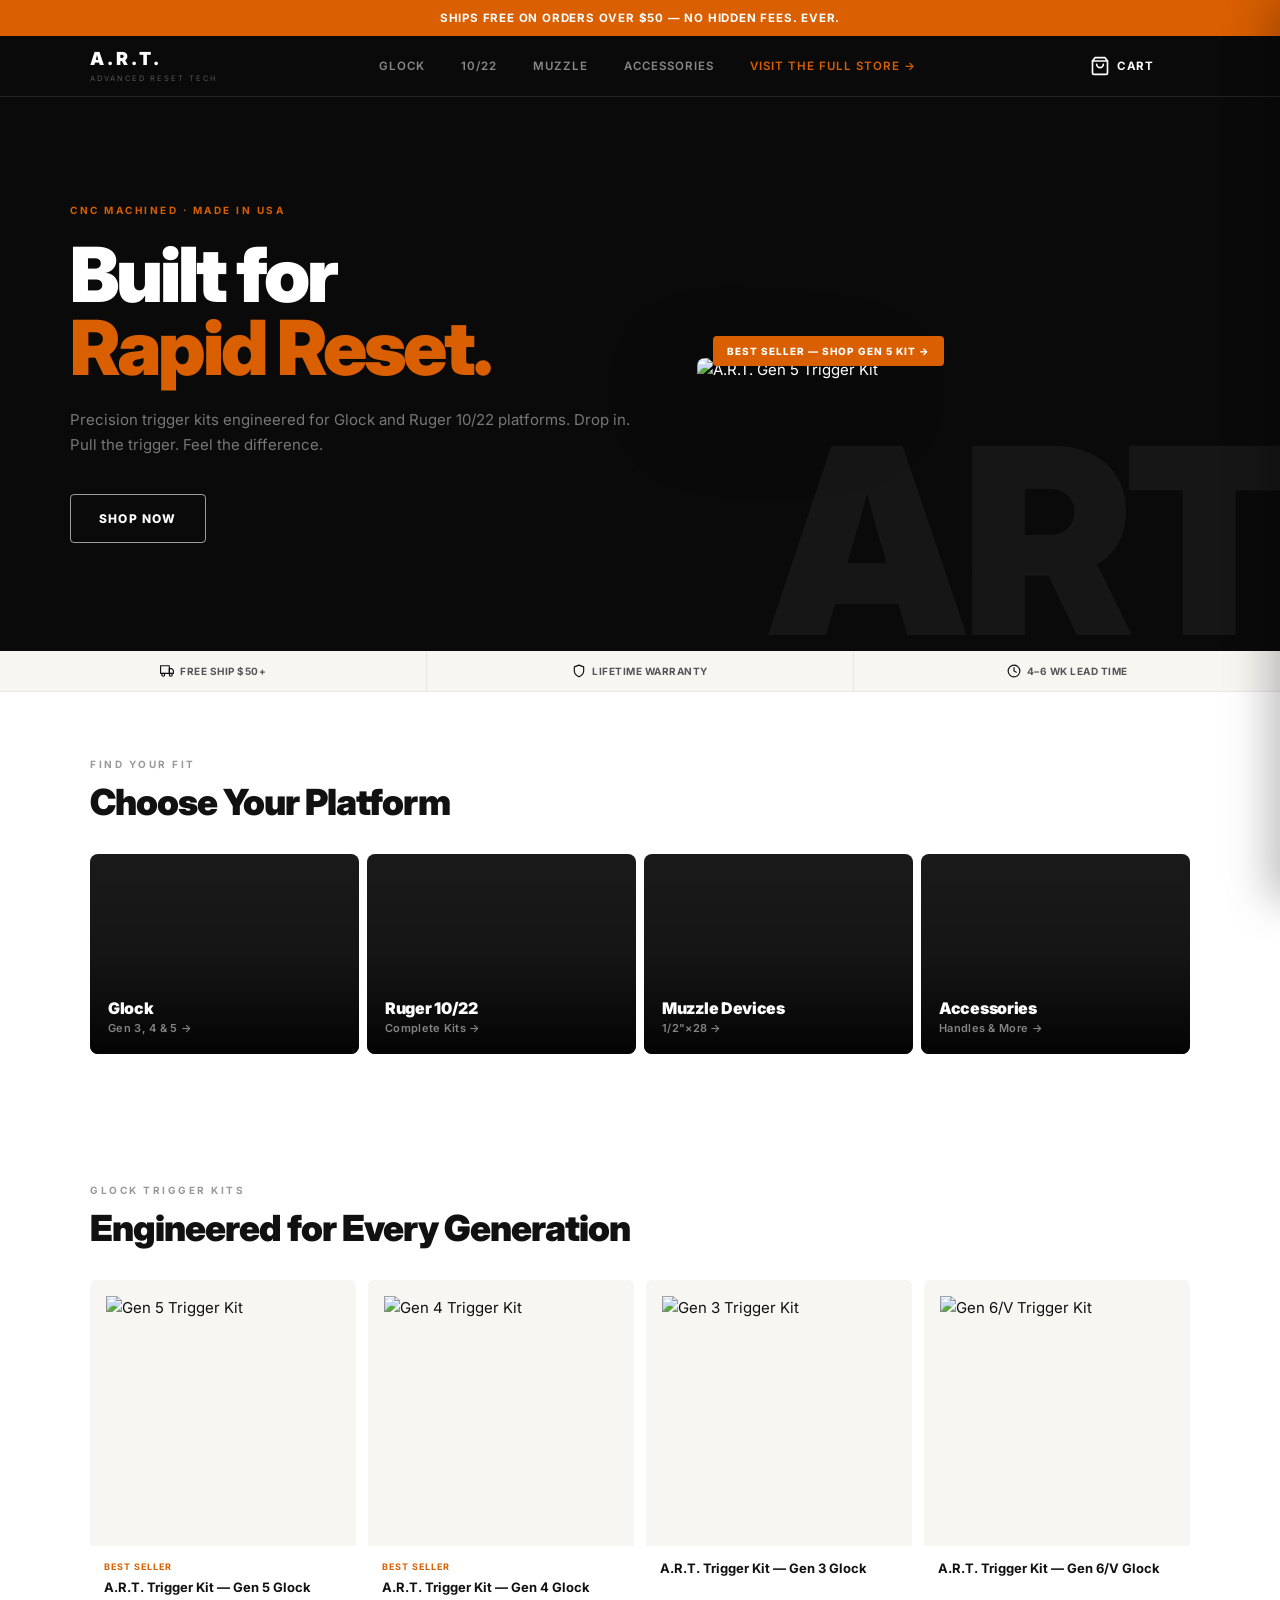
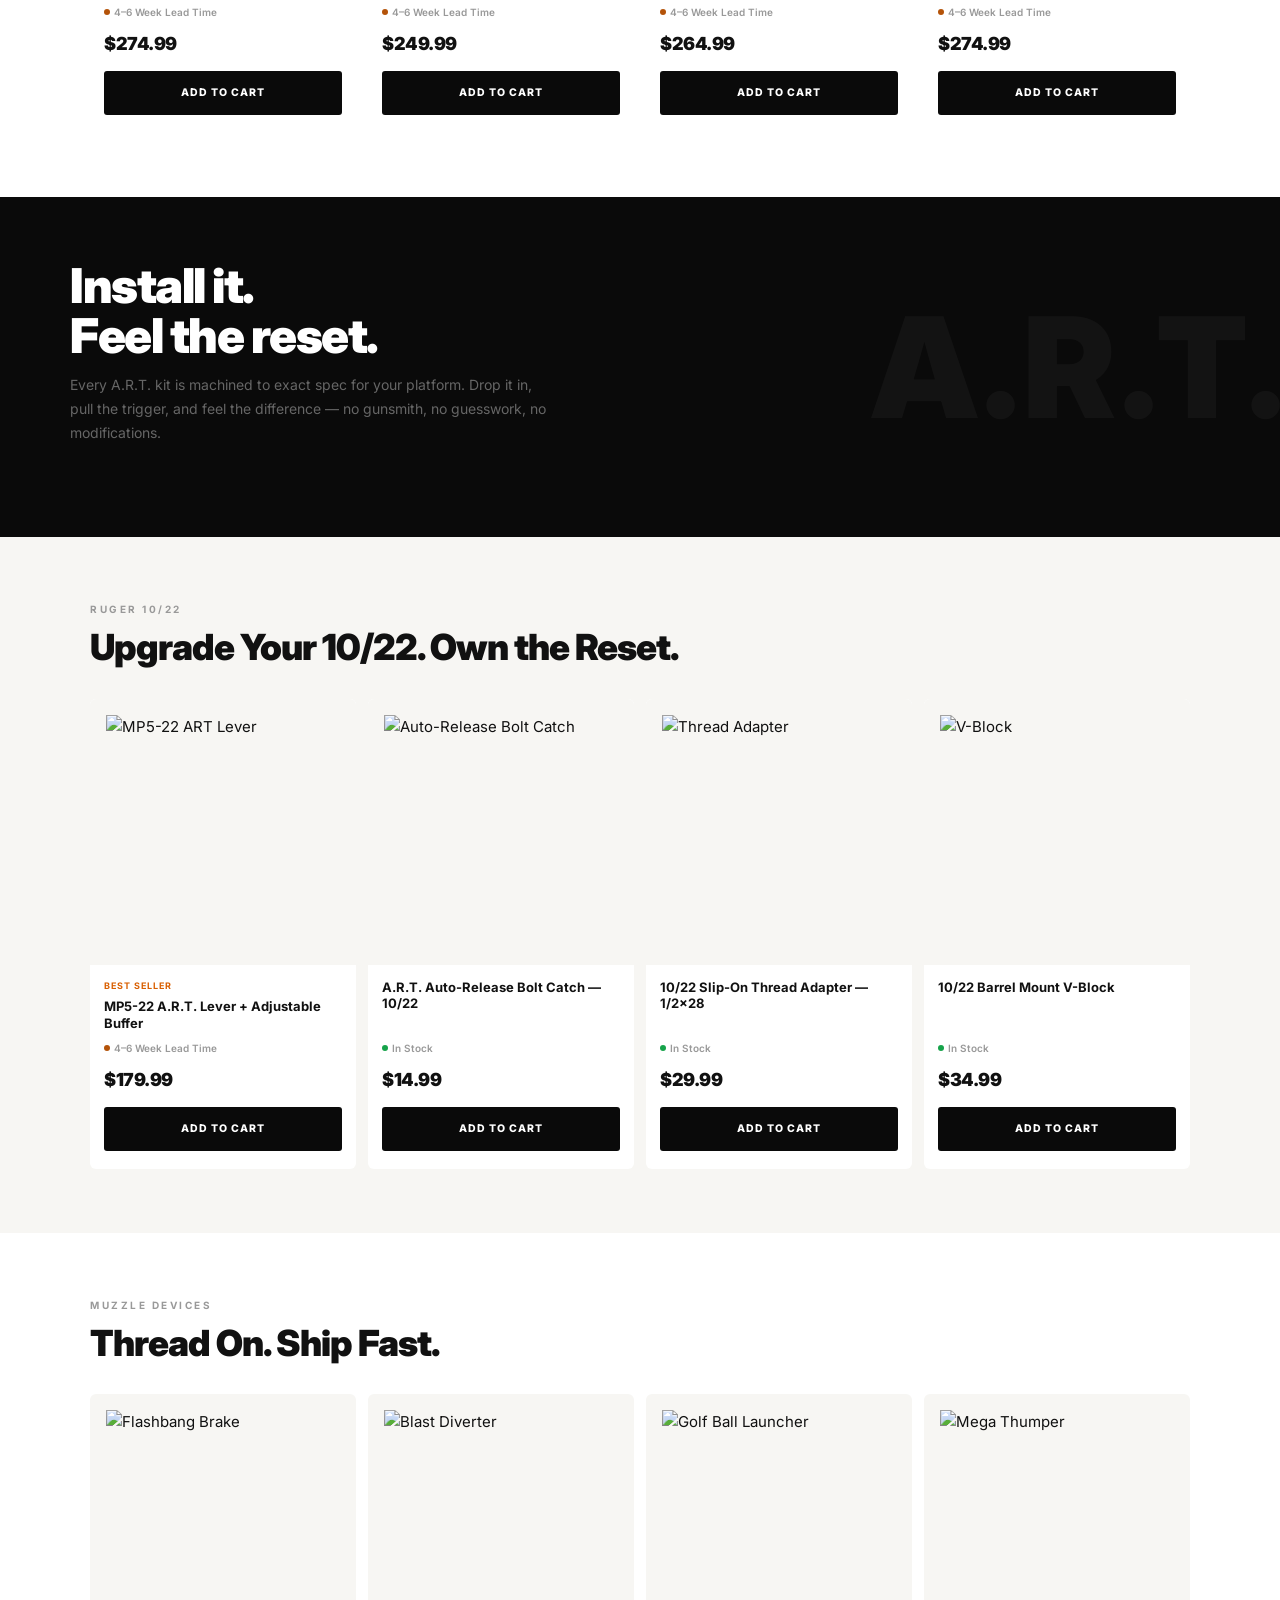
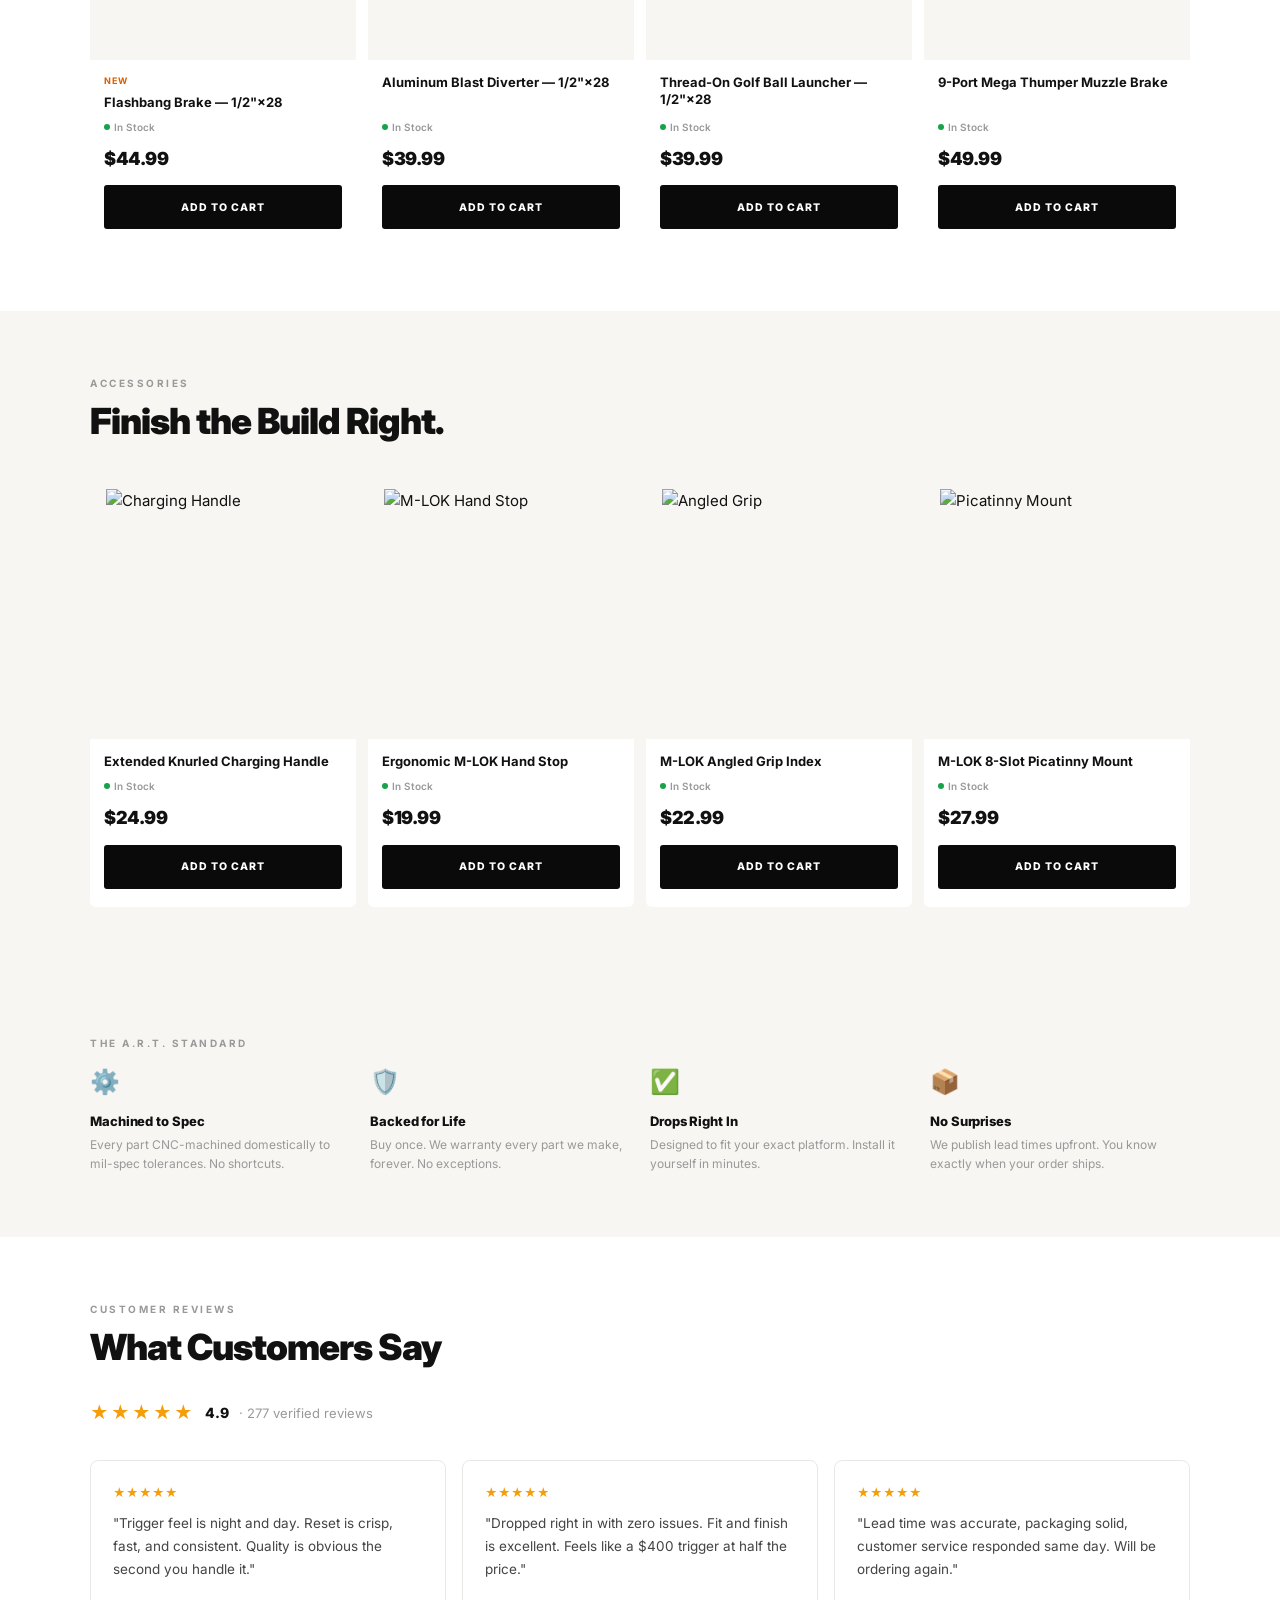
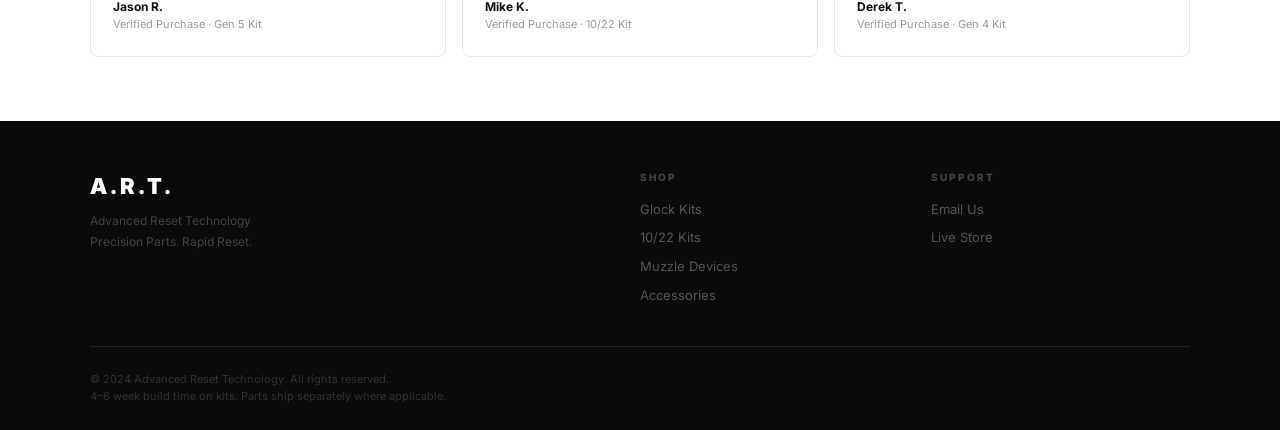
==== index.html @ e4904fcc "Hero CTA goes to live store, hero image clickable, card clicks bypass popup blocker" ====
<!DOCTYPE html>
<html lang="en">
<head>
  <meta charset="UTF-8"/>
  <meta name="viewport" content="width=device-width, initial-scale=1.0"/>
  <title>Advanced Reset Tech — Precision Trigger Kits</title>
  <link rel="preconnect" href="https://fonts.googleapis.com"/>
  <link href="https://fonts.googleapis.com/css2?family=Inter:wght@400;500;600;700;800;900&display=swap" rel="stylesheet"/>
  <link rel="stylesheet" href="styles.css"/>
  <script>if (location.hash) history.replaceState(null, '', location.pathname);</script>
</head>
<body>

  <div class="announce">Ships Free on Orders Over $50 — No Hidden Fees. Ever.</div>

  <header class="header">
    <div class="header-inner">
      <a href="./index.html" class="logo">
        <span class="logo-art">A.R.T.</span>
        <span class="logo-sub">Advanced Reset Tech</span>
      </a>
      <nav class="nav-desktop">
        <a href="#glock">Glock</a>
        <a href="#ruger">10/22</a>
        <a href="#muzzle">Muzzle</a>
        <a href="#accessories">Accessories</a>
        <a href="https://advancedresettech.com/shop-all/" target="_blank" class="nav-store">Visit the Full Store →</a>
      </nav>
      <button class="cart-btn" onclick="toggleCart()" aria-label="Cart">
        <svg viewBox="0 0 24 24" fill="none" stroke="currentColor" stroke-width="2" stroke-linecap="round" stroke-linejoin="round"><path d="M6 2L3 6v14a2 2 0 002 2h14a2 2 0 002-2V6l-3-4z"/><line x1="3" y1="6" x2="21" y2="6"/><path d="M16 10a4 4 0 01-8 0"/></svg>
        <span class="cart-btn-text">Cart</span>
        <span class="cart-count" id="cartCount">0</span>
      </button>
    </div>
  </header>

  <section class="hero">
    <div class="hero-inner">
      <div class="hero-text">
        <span class="hero-tag">CNC Machined · Made in USA</span>
        <h1>Built for<br/><em>Rapid Reset.</em></h1>
        <p class="hero-body">Precision trigger kits engineered for Glock and Ruger 10/22 platforms. Drop in. Pull the trigger. Feel the difference.</p>
        <div class="hero-actions">
          <a href="https://advancedresettech.com/shop-all/" target="_blank" rel="noopener" class="btn-white">Shop Now</a>
        </div>
      </div>
      <a class="hero-image" href="https://advancedresettech.com/a-r-t-trigger-kit-for-gen-5-glock-handguns/" target="_blank" rel="noopener">
        <img src="https://cdn11.bigcommerce.com/s-zjikhrk7dh/images/stencil/500x659/products/117/420/1__72492.1765690792.png?c=1" alt="A.R.T. Gen 5 Trigger Kit" loading="eager"/>
        <span class="hero-image-badge">Best Seller — Shop Gen 5 Kit →</span>
      </a>
    </div>
  </section>

  <div class="trust-strip">
    <div class="trust-strip-item">
      <svg viewBox="0 0 24 24" fill="none" stroke="currentColor" stroke-width="2" stroke-linecap="round" stroke-linejoin="round"><rect x="1" y="3" width="15" height="13"/><polygon points="16 8 20 8 23 11 23 16 16 16 16 8"/><circle cx="5.5" cy="18.5" r="2.5"/><circle cx="18.5" cy="18.5" r="2.5"/></svg>
      Free Ship $50+
    </div>
    <div class="trust-strip-item">
      <svg viewBox="0 0 24 24" fill="none" stroke="currentColor" stroke-width="2" stroke-linecap="round" stroke-linejoin="round"><path d="M12 22s8-4 8-10V5l-8-3-8 3v7c0 6 8 10 8 10z"/></svg>
      Lifetime Warranty
    </div>
    <div class="trust-strip-item">
      <svg viewBox="0 0 24 24" fill="none" stroke="currentColor" stroke-width="2" stroke-linecap="round" stroke-linejoin="round"><circle cx="12" cy="12" r="10"/><polyline points="12 6 12 12 16 14"/></svg>
      4–6 Wk Lead Time
    </div>
  </div>

  <!-- SHOP BY PLATFORM -->
  <section class="categories" id="shop">
    <div class="container">
      <p class="section-label">Find Your Fit</p>
      <h2 class="section-title">Choose Your Platform</h2>
      <div class="cat-grid">
        <a href="#glock" class="cat-card" style="--bg:url('https://cdn11.bigcommerce.com/s-zjikhrk7dh/images/stencil/500x659/products/117/420/1__72492.1765690792.png?c=1')">
          <div class="cat-overlay"></div>
          <div class="cat-body">
            <span class="cat-name">Glock</span>
            <span class="cat-link">Gen 3, 4 &amp; 5 →</span>
          </div>
        </a>
        <a href="#ruger" class="cat-card" style="--bg:url('https://cdn11.bigcommerce.com/s-zjikhrk7dh/images/stencil/500x659/products/148/515/BA82A9E7-258F-4AB9-B739-558692903280__00479.1772588010.png?c=1')">
          <div class="cat-overlay"></div>
          <div class="cat-body">
            <span class="cat-name">Ruger 10/22</span>
            <span class="cat-link">Complete Kits →</span>
          </div>
        </a>
        <a href="#muzzle" class="cat-card" style="--bg:url('https://cdn11.bigcommerce.com/s-zjikhrk7dh/images/stencil/500x659/products/157/535/4E401AA5-04BA-4234-913A-407C84930AAE__58850.1773128990.png?c=1')">
          <div class="cat-overlay"></div>
          <div class="cat-body">
            <span class="cat-name">Muzzle Devices</span>
            <span class="cat-link">1/2"×28 →</span>
          </div>
        </a>
        <a href="#accessories" class="cat-card" style="--bg:url('https://cdn11.bigcommerce.com/s-zjikhrk7dh/images/stencil/500x659/products/154/528/40ECFFB5-7C62-4288-83C0-A7A63283A11C__93061.1773810836.png?c=1')">
          <div class="cat-overlay"></div>
          <div class="cat-body">
            <span class="cat-name">Accessories</span>
            <span class="cat-link">Handles &amp; More →</span>
          </div>
        </a>
      </div>
    </div>
  </section>

  <!-- GLOCK -->
  <section class="products" id="glock">
    <div class="container">
      <p class="section-label">Glock Trigger Kits</p>
      <h2 class="section-title">Engineered for Every Generation</h2>
      <div class="product-grid">

        <div class="product-card" data-url="https://advancedresettech.com/a-r-t-trigger-kit-for-gen-5-glock-handguns/">
          <div class="product-img">
            <img src="https://cdn11.bigcommerce.com/s-zjikhrk7dh/images/stencil/500x659/products/117/420/1__72492.1765690792.png?c=1" alt="Gen 5 Trigger Kit" loading="lazy"/>
          </div>
          <div class="product-body">
            <span class="product-tag">Best Seller</span>
            <p class="product-name">A.R.T. Trigger Kit — Gen 5 Glock</p>
            <div class="product-avail"><span class="dot dot-amber"></span>4–6 Week Lead Time</div>
            <div class="product-price">$274.99</div>
            <button class="btn-add" onclick="addToCart('A.R.T. Trigger Kit — Gen 5', 274.99)">Add to Cart</button>
          </div>
        </div>

        <div class="product-card" data-url="https://advancedresettech.com/a-r-t-trigger-kit-for-gen-4-glock-handguns/">
          <div class="product-img">
            <img src="https://cdn11.bigcommerce.com/s-zjikhrk7dh/images/stencil/500x659/products/116/418/Glock_ART_advanced_reset_tech_GEN_4_trigger_kit_Glock_FRT_Glock_ART__83170.1764272764.jpg?c=1" alt="Gen 4 Trigger Kit" loading="lazy"/>
          </div>
          <div class="product-body">
            <span class="product-tag">Best Seller</span>
            <p class="product-name">A.R.T. Trigger Kit — Gen 4 Glock</p>
            <div class="product-avail"><span class="dot dot-amber"></span>4–6 Week Lead Time</div>
            <div class="product-price">$249.99</div>
            <button class="btn-add" onclick="addToCart('A.R.T. Trigger Kit — Gen 4', 249.99)">Add to Cart</button>
          </div>
        </div>

        <div class="product-card" data-url="https://advancedresettech.com/a-r-t-gen-3-trigger-kit-for-glock-handguns/">
          <div class="product-img">
            <img src="https://cdn11.bigcommerce.com/s-zjikhrk7dh/images/stencil/500x659/products/115/380/combatmaster_flatface__64607.1764226241.jpg?c=1" alt="Gen 3 Trigger Kit" loading="lazy"/>
          </div>
          <div class="product-body">
            <p class="product-name">A.R.T. Trigger Kit — Gen 3 Glock</p>
            <div class="product-avail"><span class="dot dot-amber"></span>4–6 Week Lead Time</div>
            <div class="product-price">$264.99</div>
            <button class="btn-add" onclick="addToCart('A.R.T. Trigger Kit — Gen 3', 264.99)">Add to Cart</button>
          </div>
        </div>

        <div class="product-card" data-url="https://advancedresettech.com/glock/">
          <div class="product-img">
            <img src="https://cdn11.bigcommerce.com/s-zjikhrk7dh/images/stencil/500x659/products/139/467/IMG_8220__66544.1767695046.jpg?c=1" alt="Gen 6/V Trigger Kit" loading="lazy"/>
          </div>
          <div class="product-body">
            <p class="product-name">A.R.T. Trigger Kit — Gen 6/V Glock</p>
            <div class="product-avail"><span class="dot dot-amber"></span>4–6 Week Lead Time</div>
            <div class="product-price">$274.99</div>
            <button class="btn-add" onclick="addToCart('A.R.T. Trigger Kit — Gen 6/V', 274.99)">Add to Cart</button>
          </div>
        </div>

      </div>
    </div>
  </section>

  <!-- FEATURE BAND -->
  <div class="feature-band">
    <div class="feature-band-inner">
      <h2>Install it.<br/>Feel the reset.</h2>
      <p>Every A.R.T. kit is machined to exact spec for your platform. Drop it in, pull the trigger, and feel the difference — no gunsmith, no guesswork, no modifications.</p>
    </div>
  </div>

  <!-- RUGER 10/22 -->
  <section class="products products-alt" id="ruger">
    <div class="container">
      <p class="section-label">Ruger 10/22</p>
      <h2 class="section-title">Upgrade Your 10/22. Own the Reset.</h2>
      <div class="product-grid">

        <div class="product-card" data-url="https://advancedresettech.com/mp5-22-a-r-t-lever-with-adjustable-buffer-system/">
          <div class="product-img">
            <img src="https://cdn11.bigcommerce.com/s-zjikhrk7dh/images/stencil/500x659/products/148/515/BA82A9E7-258F-4AB9-B739-558692903280__00479.1772588010.png?c=1" alt="MP5-22 ART Lever" loading="lazy"/>
          </div>
          <div class="product-body">
            <span class="product-tag">Best Seller</span>
            <p class="product-name">MP5-22 A.R.T. Lever + Adjustable Buffer</p>
            <div class="product-avail"><span class="dot dot-amber"></span>4–6 Week Lead Time</div>
            <div class="product-price">$179.99</div>
            <button class="btn-add" onclick="addToCart('MP5-22 ART Lever + Buffer', 179.99)">Add to Cart</button>
          </div>
        </div>

        <div class="product-card" data-url="https://advancedresettech.com/a-r-t-auto-release-bolt-catch-for-ruger-10-22/">
          <div class="product-img">
            <img src="https://cdn11.bigcommerce.com/s-zjikhrk7dh/images/stencil/500x659/products/144/506/8C3BBDD1-0CFF-4F38-B38B-34BCB38A2FFE__69717.1769385709.jpg?c=1" alt="Auto-Release Bolt Catch" loading="lazy"/>
          </div>
          <div class="product-body">
            <p class="product-name">A.R.T. Auto-Release Bolt Catch — 10/22</p>
            <div class="product-avail"><span class="dot dot-green"></span>In Stock</div>
            <div class="product-price">$14.99</div>
            <button class="btn-add" onclick="addToCart('Auto-Release Bolt Catch', 14.99)">Add to Cart</button>
          </div>
        </div>

        <div class="product-card" data-url="https://advancedresettech.com/10-22-slip-on-thread-adapter-1-2-28/">
          <div class="product-img">
            <img src="https://cdn11.bigcommerce.com/s-zjikhrk7dh/images/stencil/500x659/products/145/507/0F13E74F-69FF-4650-9B20-8EC700279C71__61212.1769500091.png?c=1" alt="Thread Adapter" loading="lazy"/>
          </div>
          <div class="product-body">
            <p class="product-name">10/22 Slip-On Thread Adapter — 1/2×28</p>
            <div class="product-avail"><span class="dot dot-green"></span>In Stock</div>
            <div class="product-price">$29.99</div>
            <button class="btn-add" onclick="addToCart('10/22 Slip-On Thread Adapter', 29.99)">Add to Cart</button>
          </div>
        </div>

        <div class="product-card" data-url="https://advancedresettech.com/10-22-barrel-mount-v-block-with-install-hard/">
          <div class="product-img">
            <img src="https://cdn11.bigcommerce.com/s-zjikhrk7dh/images/stencil/500x659/products/156/534/9345B08C-8B48-4944-8D63-C28AF52A89C6__70087.1773128511.png?c=1" alt="V-Block" loading="lazy"/>
          </div>
          <div class="product-body">
            <p class="product-name">10/22 Barrel Mount V-Block</p>
            <div class="product-avail"><span class="dot dot-green"></span>In Stock</div>
            <div class="product-price">$34.99</div>
            <button class="btn-add" onclick="addToCart('10/22 Barrel Mount V-Block', 34.99)">Add to Cart</button>
          </div>
        </div>

      </div>
    </div>
  </section>

  <!-- MUZZLE -->
  <section class="products" id="muzzle">
    <div class="container">
      <p class="section-label">Muzzle Devices</p>
      <h2 class="section-title">Thread On. Ship Fast.</h2>
      <div class="product-grid">

        <div class="product-card" data-url="https://advancedresettech.com/flashbang-brake-1-2-x28/">
          <div class="product-img">
            <img src="https://cdn11.bigcommerce.com/s-zjikhrk7dh/images/stencil/500x659/products/157/535/4E401AA5-04BA-4234-913A-407C84930AAE__58850.1773128990.png?c=1" alt="Flashbang Brake" loading="lazy"/>
          </div>
          <div class="product-body">
            <span class="product-tag">New</span>
            <p class="product-name">Flashbang Brake — 1/2"×28</p>
            <div class="product-avail"><span class="dot dot-green"></span>In Stock</div>
            <div class="product-price">$44.99</div>
            <button class="btn-add" onclick="addToCart('Flashbang Brake', 44.99)">Add to Cart</button>
          </div>
        </div>

        <div class="product-card" data-url="https://advancedresettech.com/aluminum-blast-diverter-1-2-x28/">
          <div class="product-img">
            <img src="https://cdn11.bigcommerce.com/s-zjikhrk7dh/images/stencil/500x659/products/155/530/09192AEC-2BC4-4AB8-8161-26FEE466E2B1__04127.1773128248.png?c=1" alt="Blast Diverter" loading="lazy"/>
          </div>
          <div class="product-body">
            <p class="product-name">Aluminum Blast Diverter — 1/2"×28</p>
            <div class="product-avail"><span class="dot dot-green"></span>In Stock</div>
            <div class="product-price">$39.99</div>
            <button class="btn-add" onclick="addToCart('Aluminum Blast Diverter', 39.99)">Add to Cart</button>
          </div>
        </div>

        <div class="product-card" data-url="https://advancedresettech.com/thread-on-golf-ball-launcher-blast-diverter-1-2-x28-tlbb/">
          <div class="product-img">
            <img src="https://cdn11.bigcommerce.com/s-zjikhrk7dh/images/stencil/500x659/products/147/514/DE7662CD-79E7-42A4-9511-99FFC62E6AB8__47189.1768282477.1280.1280__82121.1771113022.png?c=1" alt="Golf Ball Launcher" loading="lazy"/>
          </div>
          <div class="product-body">
            <p class="product-name">Thread-On Golf Ball Launcher — 1/2"×28</p>
            <div class="product-avail"><span class="dot dot-green"></span>In Stock</div>
            <div class="product-price">$39.99</div>
            <button class="btn-add" onclick="addToCart('Golf Ball Launcher', 39.99)">Add to Cart</button>
          </div>
        </div>

        <div class="product-card" data-url="https://advancedresettech.com/shop-all/">
          <div class="product-img">
            <img src="https://cdn11.bigcommerce.com/s-zjikhrk7dh/images/stencil/500x659/products/137/462/RenderedImage__56052.1767583304.jpg?c=1" alt="Mega Thumper" loading="lazy"/>
          </div>
          <div class="product-body">
            <p class="product-name">9-Port Mega Thumper Muzzle Brake</p>
            <div class="product-avail"><span class="dot dot-green"></span>In Stock</div>
            <div class="product-price">$49.99</div>
            <button class="btn-add" onclick="addToCart('9-Port Mega Thumper', 49.99)">Add to Cart</button>
          </div>
        </div>

      </div>
    </div>
  </section>

  <!-- ACCESSORIES -->
  <section class="products products-alt" id="accessories">
    <div class="container">
      <p class="section-label">Accessories</p>
      <h2 class="section-title">Finish the Build Right.</h2>
      <div class="product-grid">

        <div class="product-card" data-url="https://advancedresettech.com/extended-knurled-charging-handle-for-pc-carbine-charger/">
          <div class="product-img">
            <img src="https://cdn11.bigcommerce.com/s-zjikhrk7dh/images/stencil/500x659/products/154/528/40ECFFB5-7C62-4288-83C0-A7A63283A11C__93061.1773810836.png?c=1" alt="Charging Handle" loading="lazy"/>
          </div>
          <div class="product-body">
            <p class="product-name">Extended Knurled Charging Handle</p>
            <div class="product-avail"><span class="dot dot-green"></span>In Stock</div>
            <div class="product-price">$24.99</div>
            <button class="btn-add" onclick="addToCart('Extended Knurled Charging Handle', 24.99)">Add to Cart</button>
          </div>
        </div>

        <div class="product-card" data-url="https://advancedresettech.com/ergonomic-m-lok-hand-stop-with-install-hardware/">
          <div class="product-img">
            <img src="https://cdn11.bigcommerce.com/s-zjikhrk7dh/images/stencil/500x659/products/153/525/6175F262-4E4C-415A-AA3C-93F73C417F70__17828.1773127106.png?c=1" alt="M-LOK Hand Stop" loading="lazy"/>
          </div>
          <div class="product-body">
            <p class="product-name">Ergonomic M-LOK Hand Stop</p>
            <div class="product-avail"><span class="dot dot-green"></span>In Stock</div>
            <div class="product-price">$19.99</div>
            <button class="btn-add" onclick="addToCart('Ergonomic M-LOK Hand Stop', 19.99)">Add to Cart</button>
          </div>
        </div>

        <div class="product-card" data-url="https://advancedresettech.com/m-lok-angled-grip-index-with-install-h/">
          <div class="product-img">
            <img src="https://cdn11.bigcommerce.com/s-zjikhrk7dh/images/stencil/500x659/products/152/522/805419A3-3B34-427D-8E44-A2B52CCAA5C2__32737.1773123050.png?c=1" alt="Angled Grip" loading="lazy"/>
          </div>
          <div class="product-body">
            <p class="product-name">M-LOK Angled Grip Index</p>
            <div class="product-avail"><span class="dot dot-green"></span>In Stock</div>
            <div class="product-price">$22.99</div>
            <button class="btn-add" onclick="addToCart('M-LOK Angled Grip Index', 22.99)">Add to Cart</button>
          </div>
        </div>

        <div class="product-card" data-url="https://advancedresettech.com/m-lok-aluminum-8-slot-picatinny-mount/">
          <div class="product-img">
            <img src="https://cdn11.bigcommerce.com/s-zjikhrk7dh/images/stencil/500x659/products/151/519/CC0A6435-EAF8-4479-9BC1-383189B8F6D4__94484.1773121880.jpg?c=1" alt="Picatinny Mount" loading="lazy"/>
          </div>
          <div class="product-body">
            <p class="product-name">M-LOK 8-Slot Picatinny Mount</p>
            <div class="product-avail"><span class="dot dot-green"></span>In Stock</div>
            <div class="product-price">$27.99</div>
            <button class="btn-add" onclick="addToCart('M-LOK 8-Slot Picatinny Mount', 27.99)">Add to Cart</button>
          </div>
        </div>

      </div>
    </div>
  </section>

  <!-- PROMISES -->
  <section class="promises">
    <div class="container">
      <p class="section-label">The A.R.T. Standard</p>
      <div class="promise-grid">
        <div class="promise-item">
          <div class="promise-icon">⚙️</div>
          <h4>Machined to Spec</h4>
          <p>Every part CNC-machined domestically to mil-spec tolerances. No shortcuts.</p>
        </div>
        <div class="promise-item">
          <div class="promise-icon">🛡️</div>
          <h4>Backed for Life</h4>
          <p>Buy once. We warranty every part we make, forever. No exceptions.</p>
        </div>
        <div class="promise-item">
          <div class="promise-icon">✅</div>
          <h4>Drops Right In</h4>
          <p>Designed to fit your exact platform. Install it yourself in minutes.</p>
        </div>
        <div class="promise-item">
          <div class="promise-icon">📦</div>
          <h4>No Surprises</h4>
          <p>We publish lead times upfront. You know exactly when your order ships.</p>
        </div>
      </div>
    </div>
  </section>

  <!-- REVIEWS -->
  <section class="reviews">
    <div class="container">
      <p class="section-label">Customer Reviews</p>
      <h2 class="section-title">What Customers Say</h2>
      <div class="reviews-meta">
        <span class="reviews-stars">★★★★★</span>
        <span class="reviews-score">4.9</span>
        <span class="reviews-count">· 277 verified reviews</span>
      </div>
      <div class="review-grid">
        <div class="review-card">
          <div class="review-card-stars">★★★★★</div>
          <p class="review-card-text">"Trigger feel is night and day. Reset is crisp, fast, and consistent. Quality is obvious the second you handle it."</p>
          <div class="review-card-author">Jason R.</div>
          <div class="review-card-meta">Verified Purchase · Gen 5 Kit</div>
        </div>
        <div class="review-card">
          <div class="review-card-stars">★★★★★</div>
          <p class="review-card-text">"Dropped right in with zero issues. Fit and finish is excellent. Feels like a $400 trigger at half the price."</p>
          <div class="review-card-author">Mike K.</div>
          <div class="review-card-meta">Verified Purchase · 10/22 Kit</div>
        </div>
        <div class="review-card">
          <div class="review-card-stars">★★★★★</div>
          <p class="review-card-text">"Lead time was accurate, packaging solid, customer service responded same day. Will be ordering again."</p>
          <div class="review-card-author">Derek T.</div>
          <div class="review-card-meta">Verified Purchase · Gen 4 Kit</div>
        </div>
      </div>
    </div>
  </section>

  <!-- FOOTER -->
  <footer class="footer">
    <div class="container">
      <div class="footer-top">
        <div class="footer-brand">
          <span class="footer-logo">A.R.T.</span>
          <p>Advanced Reset Technology</p>
          <p>Precision Parts. Rapid Reset.</p>
        </div>
        <div class="footer-col">
          <h5>Shop</h5>
          <a href="#glock">Glock Kits</a>
          <a href="#ruger">10/22 Kits</a>
          <a href="#muzzle">Muzzle Devices</a>
          <a href="#accessories">Accessories</a>
        </div>
        <div class="footer-col">
          <h5>Support</h5>
          <a href="mailto:info@advancedresettech.com">Email Us</a>
          <a href="https://advancedresettech.com" target="_blank">Live Store</a>
        </div>
      </div>
      <div class="footer-bottom">
        <p>© 2024 Advanced Reset Technology. All rights reserved.</p>
        <p>4–6 week build time on kits. Parts ship separately where applicable.</p>
      </div>
    </div>
  </footer>

  <!-- CART -->
  <div class="cart-overlay" id="cartOverlay" onclick="toggleCart()"></div>
  <aside class="cart-drawer" id="cartDrawer">
    <div class="cart-head">
      <h2>Your Cart</h2>
      <button class="cart-close" onclick="toggleCart()">&times;</button>
    </div>
    <div class="cart-body" id="cartBody">
      <p class="cart-empty">Your cart is empty.</p>
    </div>
    <div class="cart-foot" id="cartFoot" style="display:none">
      <div class="ship-bar-label" id="shipLabel"></div>
      <div class="ship-bar-track"><div class="ship-bar-fill" id="shipFill"></div></div>
      <div class="cart-subtotal">
        <span>Subtotal</span>
        <strong id="cartTotal">$0.00</strong>
      </div>
      <button class="btn-checkout" onclick="handleCheckout()">Proceed to Checkout</button>
    </div>
  </aside>

  <script src="app.js"></script>
</body>
</html>
---- styles.css ----
/* ─── RESET ────────────────────────────────────────────────── */
*, *::before, *::after { box-sizing: border-box; margin: 0; padding: 0; }

:root {
  --black:   #0a0a0a;
  --dark:    #111;
  --border:  #222;
  --orange:  #d95f00;
  --orange-h:#be5200;
  --white:   #fff;
  --off:     #f7f6f3;
  --text:    #111;
  --muted:   #999;
  --subtle:  #e8e8e5;
  --green:   #16a34a;
  --amber:   #b45309;
}

html { scroll-behavior: smooth; }

body {
  font-family: 'Inter', -apple-system, BlinkMacSystemFont, sans-serif;
  background: var(--white);
  color: var(--text);
  -webkit-font-smoothing: antialiased;
  font-size: 15px;
  line-height: 1.6;
}

a { text-decoration: none; color: inherit; }
img { display: block; width: 100%; }
button { font-family: inherit; cursor: pointer; border: none; }

.container { max-width: 1140px; margin: 0 auto; padding: 0 20px; }

/* ─── ANNOUNCE BAR ─────────────────────────────────────────── */
.announce {
  background: var(--orange);
  color: var(--white);
  text-align: center;
  padding: 9px 20px;
  font-size: 11.5px;
  font-weight: 700;
  letter-spacing: 0.8px;
  text-transform: uppercase;
}

/* ─── HEADER ───────────────────────────────────────────────── */
.header {
  background: var(--black);
  border-bottom: 1px solid var(--border);
  position: sticky;
  top: 0;
  z-index: 100;
}
.header-inner {
  display: flex;
  align-items: center;
  justify-content: space-between;
  height: 60px;
  max-width: 1140px;
  margin: 0 auto;
  padding: 0 20px;
}

.logo { line-height: 1; }
.logo-art {
  font-size: 18px;
  font-weight: 900;
  color: var(--white);
  letter-spacing: 3px;
  display: block;
}
.logo-sub {
  font-size: 7.5px;
  color: #555;
  letter-spacing: 2px;
  text-transform: uppercase;
}

.nav-desktop { display: none; gap: 36px; }
.nav-desktop a {
  font-size: 11.5px;
  font-weight: 600;
  color: #888;
  letter-spacing: 1px;
  text-transform: uppercase;
  transition: color .15s;
}
.nav-desktop a:hover { color: var(--white); }
.nav-store { color: var(--orange) !important; }
.nav-store:hover { color: #ff7a1a !important; }

.cart-btn {
  background: none;
  border: none;
  color: var(--white);
  display: flex;
  align-items: center;
  gap: 7px;
  padding: 8px 12px;
  border-radius: 6px;
  transition: background .15s;
  -webkit-tap-highlight-color: transparent;
  position: relative;
}
.cart-btn:active { background: #1a1a1a; }
.cart-btn svg { width: 20px; height: 20px; }
.cart-btn-text {
  font-size: 11.5px;
  font-weight: 700;
  letter-spacing: 0.8px;
  text-transform: uppercase;
  color: var(--white);
}
.cart-count {
  background: var(--orange);
  color: var(--white);
  font-size: 9px;
  font-weight: 900;
  min-width: 17px;
  height: 17px;
  border-radius: 50px;
  padding: 0 4px;
  display: flex;
  align-items: center;
  justify-content: center;
  opacity: 0;
  transform: scale(0);
  transition: all .2s;
}
.cart-count.visible { opacity: 1; transform: scale(1); }

/* ─── HERO ─────────────────────────────────────────────────── */
.hero {
  background: var(--black);
  color: var(--white);
  padding: 72px 20px 80px;
  position: relative;
  overflow: hidden;
}
.hero-inner {
  max-width: 1140px;
  margin: 0 auto;
  position: relative;
  z-index: 1;
  display: flex;
  flex-direction: column;
  gap: 48px;
}
.hero-text { max-width: 560px; }
.hero-image {
  display: none;
  position: relative;
  flex: 0 0 45%;
  cursor: pointer;
  text-decoration: none;
}
.hero-image:hover img { transform: scale(1.02); }
.hero-image img { transition: transform .3s; }
.hero-image img {
  width: 100%;
  filter: drop-shadow(0 24px 48px rgba(0,0,0,0.7));
  border-radius: 8px;
}
.hero-image-badge {
  position: absolute;
  bottom: 16px;
  left: 16px;
  background: var(--orange);
  color: var(--white);
  font-size: 10px;
  font-weight: 800;
  letter-spacing: 1px;
  text-transform: uppercase;
  padding: 7px 14px;
  border-radius: 4px;
}
.hero-tag {
  display: inline-block;
  font-size: 10px;
  font-weight: 700;
  letter-spacing: 2.5px;
  text-transform: uppercase;
  color: var(--orange);
  margin-bottom: 20px;
}
.hero-text h1 {
  font-size: clamp(44px, 12vw, 76px);
  font-weight: 900;
  line-height: 0.95;
  letter-spacing: -3px;
  margin-bottom: 24px;
}
.hero-text h1 em {
  font-style: normal;
  color: var(--orange);
}
.hero-body {
  font-size: 15px;
  color: #777;
  line-height: 1.7;
  margin-bottom: 36px;
}
.hero-actions { display: flex; gap: 12px; flex-wrap: wrap; }
.btn-white,
.btn-ghost {
  background: transparent;
  color: var(--white);
  font-size: 12px;
  font-weight: 800;
  letter-spacing: 1.2px;
  text-transform: uppercase;
  padding: 14px 28px;
  border-radius: 4px;
  border: 1.5px solid rgba(255,255,255,0.6);
  transition: border-color .15s, background .15s;
  display: inline-flex;
  align-items: center;
}
.btn-white:hover,
.btn-ghost:hover { border-color: var(--white); background: rgba(255,255,255,0.06); }

/* watermark */
.hero::after {
  content: 'ART';
  position: absolute;
  right: -10px; bottom: -20px;
  font-size: clamp(120px, 35vw, 260px);
  font-weight: 900;
  color: rgba(255,255,255,0.05);
  letter-spacing: -5px;
  line-height: 1;
  pointer-events: none;
  user-select: none;
}

/* ─── TRUST STRIP ──────────────────────────────────────────── */
.trust-strip {
  background: var(--off);
  border-bottom: 1px solid var(--subtle);
  display: flex;
  overflow: hidden;
}
.trust-strip-item {
  flex: 1;
  display: flex;
  align-items: center;
  justify-content: center;
  gap: 6px;
  padding: 12px 8px;
  font-size: 10px;
  font-weight: 700;
  color: #555;
  letter-spacing: 0.5px;
  text-transform: uppercase;
  border-right: 1px solid var(--subtle);
}
.trust-strip-item:last-child { border-right: none; }
.trust-strip-item svg { width: 14px; height: 14px; color: var(--text); flex-shrink: 0; }

/* ─── SECTION LABEL ────────────────────────────────────────── */
.section-label {
  font-size: 10px;
  font-weight: 700;
  letter-spacing: 2.5px;
  text-transform: uppercase;
  color: var(--muted);
  margin-bottom: 12px;
}
.section-title {
  font-size: clamp(26px, 5vw, 36px);
  font-weight: 900;
  letter-spacing: -1px;
  line-height: 1.05;
  margin-bottom: 32px;
}

/* ─── CATEGORIES ───────────────────────────────────────────── */
.categories { padding: 64px 0; background: var(--white); }

.cat-grid {
  display: grid;
  grid-template-columns: 1fr 1fr;
  gap: 8px;
}
.cat-card {
  position: relative;
  height: 200px;
  border-radius: 8px;
  overflow: hidden;
  background-image: var(--bg);
  background-size: cover;
  background-position: center;
  background-color: #1a1a1a;
  display: flex;
  align-items: flex-end;
  -webkit-tap-highlight-color: transparent;
  transition: opacity .2s;
}
.cat-card:active { opacity: 0.9; }
.cat-overlay {
  position: absolute; inset: 0;
  background: linear-gradient(to top, rgba(0,0,0,0.85) 0%, rgba(0,0,0,0.2) 50%, transparent 100%);
}
.cat-body {
  position: relative; z-index: 1;
  padding: 16px 18px;
}
.cat-name {
  display: block;
  font-size: 16px;
  font-weight: 900;
  color: var(--white);
  letter-spacing: -0.3px;
  line-height: 1.1;
}
.cat-link {
  font-size: 11px;
  color: rgba(255,255,255,0.5);
  font-weight: 600;
  letter-spacing: 0.3px;
  margin-top: 3px;
  display: block;
}

/* ─── PRODUCTS ─────────────────────────────────────────────── */
.products { padding: 64px 0; }
.products-alt { background: var(--off); }

.product-grid {
  display: grid;
  grid-template-columns: 1fr 1fr;
  gap: 12px;
}

.product-card {
  background: var(--white);
  overflow: hidden;
  display: flex;
  flex-direction: column;
  transition: box-shadow .2s, transform .2s;
  position: relative;
  border-radius: 6px;
}
.product-card:hover { box-shadow: 0 8px 32px rgba(0,0,0,0.1); transform: translateY(-2px); }

.product-card[data-url] { cursor: pointer; }

.product-img {
  background: var(--off);
  aspect-ratio: 1 / 1;
  overflow: hidden;
  display: flex;
  align-items: center;
  justify-content: center;
}
.product-img img {
  width: 100%;
  height: 100%;
  object-fit: contain;
  padding: 16px;
  transition: transform .35s;
}
.product-card:hover .product-img img { transform: scale(1.06); }

.product-body { padding: 14px 14px 18px; flex: 1; display: flex; flex-direction: column; }

.product-tag {
  display: inline-block;
  font-size: 9px;
  font-weight: 700;
  letter-spacing: 1px;
  text-transform: uppercase;
  color: var(--orange);
  margin-bottom: 5px;
}
.product-name {
  font-size: 13px;
  font-weight: 700;
  line-height: 1.3;
  color: var(--text);
  margin-bottom: 8px;
  flex: 1;
}
.product-avail {
  font-size: 10px;
  font-weight: 600;
  color: var(--muted);
  display: flex;
  align-items: center;
  gap: 4px;
  margin-bottom: 10px;
}
.dot { width: 6px; height: 6px; border-radius: 50%; flex-shrink: 0; }
.dot-green { background: var(--green); }
.dot-amber { background: var(--amber); }
.product-price { font-size: 18px; font-weight: 900; letter-spacing: -0.5px; margin-bottom: 12px; }
.btn-add {
  background: var(--black);
  color: var(--white);
  font-size: 10.5px;
  font-weight: 800;
  letter-spacing: 1px;
  text-transform: uppercase;
  padding: 12px;
  border-radius: 3px;
  width: 100%;
  transition: background .15s;
  min-height: 44px;
}
.btn-add:hover { background: #222; }
.btn-add:active { background: var(--orange); }

/* ─── FEATURE BAND ─────────────────────────────────────────── */
.feature-band {
  background: var(--black);
  color: var(--white);
  padding: 64px 20px;
  position: relative;
  overflow: hidden;
}
.feature-band::after {
  content: 'A.R.T.';
  position: absolute;
  right: -8px; top: 50%;
  transform: translateY(-50%);
  font-size: clamp(60px, 18vw, 140px);
  font-weight: 900;
  color: rgba(255,255,255,0.04);
  letter-spacing: 4px;
  pointer-events: none;
  user-select: none;
  line-height: 1;
}
.feature-band-inner {
  max-width: 1140px;
  margin: 0 auto;
  position: relative;
  z-index: 1;
}
.feature-band h2 {
  font-size: clamp(28px, 6vw, 48px);
  font-weight: 900;
  letter-spacing: -1.5px;
  line-height: 1.05;
  margin-bottom: 12px;
}
.feature-band p { font-size: 14px; color: #666; max-width: 480px; line-height: 1.7; margin-bottom: 28px; }
.btn-orange {
  display: inline-flex;
  align-items: center;
  background: var(--orange);
  color: var(--white);
  font-size: 11px;
  font-weight: 800;
  letter-spacing: 1px;
  text-transform: uppercase;
  padding: 14px 28px;
  border-radius: 4px;
  transition: background .15s;
}
.btn-orange:active { background: var(--orange-h); }

/* ─── PROMISES ─────────────────────────────────────────────── */
.promises { padding: 64px 0; background: var(--off); }
.promise-grid {
  display: grid;
  grid-template-columns: 1fr 1fr;
  gap: 32px 20px;
}
.promise-icon { font-size: 24px; margin-bottom: 10px; }
.promise-item h4 { font-size: 13px; font-weight: 800; margin-bottom: 4px; letter-spacing: -0.1px; }
.promise-item p { font-size: 12px; color: var(--muted); line-height: 1.55; }

/* ─── REVIEWS ──────────────────────────────────────────────── */
.reviews { padding: 64px 0; background: var(--white); }
.reviews-meta {
  display: flex;
  align-items: center;
  gap: 10px;
  margin-bottom: 32px;
}
.reviews-stars { color: #f59e0b; font-size: 18px; letter-spacing: 2px; }
.reviews-score { font-size: 14px; font-weight: 800; }
.reviews-count { font-size: 13px; color: var(--muted); }

.review-grid { display: grid; grid-template-columns: 1fr; gap: 16px; }

.review-card {
  border: 1px solid var(--subtle);
  border-radius: 8px;
  padding: 22px;
}
.review-card-stars { color: #f59e0b; font-size: 12px; margin-bottom: 10px; }
.review-card-text { font-size: 13.5px; line-height: 1.7; color: #444; margin-bottom: 16px; }
.review-card-author { font-size: 12px; font-weight: 700; color: var(--text); }
.review-card-meta { font-size: 11px; color: var(--muted); }
.review-note { font-size: 10px; color: #ccc; margin-top: 20px; font-style: italic; }

/* ─── FOOTER ───────────────────────────────────────────────── */
.footer { background: var(--black); color: #555; padding: 48px 0 24px; }
.footer-top {
  display: grid;
  grid-template-columns: 1fr;
  gap: 32px;
  padding-bottom: 32px;
  border-bottom: 1px solid var(--border);
  margin-bottom: 24px;
}
.footer-logo {
  font-size: 22px;
  font-weight: 900;
  color: var(--white);
  letter-spacing: 3px;
  display: block;
  margin-bottom: 6px;
}
.footer-brand p { font-size: 12px; color: #444; line-height: 1.8; }
.footer-col h5 {
  font-size: 10px;
  font-weight: 800;
  letter-spacing: 2px;
  text-transform: uppercase;
  color: #444;
  margin-bottom: 14px;
}
.footer-col a {
  display: block;
  font-size: 13px;
  color: #555;
  margin-bottom: 8px;
  transition: color .15s;
}
.footer-col a:hover { color: var(--white); }
.footer-bottom { font-size: 11px; color: #333; }

/* ─── CART ─────────────────────────────────────────────────── */
.cart-overlay {
  display: none;
  position: fixed; inset: 0;
  background: rgba(0,0,0,0.6);
  z-index: 200;
  backdrop-filter: blur(4px);
}
.cart-overlay.open { display: block; }

.cart-drawer {
  position: fixed; top: 0; right: 0;
  width: min(420px, 100vw);
  height: 100%;
  background: var(--white);
  z-index: 201;
  display: flex; flex-direction: column;
  transform: translateX(100%);
  transition: transform .3s cubic-bezier(.4,0,.2,1);
  box-shadow: -12px 0 40px rgba(0,0,0,0.25);
}
.cart-drawer.open { transform: translateX(0); }

.cart-head {
  display: flex; align-items: center; justify-content: space-between;
  padding: 20px 24px;
  border-bottom: 1px solid var(--subtle);
}
.cart-head h2 { font-size: 15px; font-weight: 900; letter-spacing: -0.3px; text-transform: uppercase; }
.cart-close {
  background: none; border: none;
  font-size: 22px; cursor: pointer;
  color: #bbb; line-height: 1; padding: 4px;
  transition: color .15s;
}
.cart-close:hover { color: var(--text); }

.cart-body { flex: 1; overflow-y: auto; padding: 20px 24px; }
.cart-empty { color: var(--muted); font-size: 14px; text-align: center; margin-top: 60px; }

.cart-line {
  display: flex; gap: 12px; align-items: flex-start;
  padding: 14px 0;
  border-bottom: 1px solid var(--subtle);
}
.cart-line-name { font-size: 13px; font-weight: 700; flex: 1; line-height: 1.3; }
.cart-line-price { font-size: 13px; font-weight: 900; white-space: nowrap; }
.cart-line-remove {
  background: none; border: none; cursor: pointer;
  color: #ccc; font-size: 16px; line-height: 1; padding: 2px;
  transition: color .15s;
}
.cart-line-remove:hover { color: #dc2626; }

.cart-foot { padding: 16px 24px 28px; border-top: 1px solid var(--subtle); }
.ship-bar-label { font-size: 11.5px; font-weight: 600; color: var(--orange); margin-bottom: 7px; min-height: 16px; }
.ship-bar-track { height: 3px; background: #eee; border-radius: 3px; overflow: hidden; margin-bottom: 16px; }
.ship-bar-fill { height: 100%; background: var(--orange); border-radius: 3px; transition: width .4s; width: 0; }
.cart-subtotal { display: flex; justify-content: space-between; align-items: center; margin-bottom: 14px; font-size: 13px; }
.cart-subtotal strong { font-size: 20px; font-weight: 900; }
.btn-checkout {
  width: 100%;
  background: var(--black);
  color: var(--white);
  font-size: 12px;
  font-weight: 800;
  letter-spacing: 1px;
  text-transform: uppercase;
  padding: 16px;
  border-radius: 4px;
  transition: background .15s;
}
.btn-checkout:hover { background: #222; }
.btn-checkout:active { background: var(--orange); }

/* ─── FOCUS STATES ────────────────────────────────────────── */
:focus-visible {
  outline: 2px solid var(--orange);
  outline-offset: 3px;
}

/* ─── RESPONSIVE ───────────────────────────────────────────── */
@media (min-width: 640px) {
  .product-grid { grid-template-columns: repeat(3, 1fr); }
  .review-grid  { grid-template-columns: repeat(2, 1fr); }
}

@media (min-width: 960px) {
  .nav-desktop  { display: flex; }
  .product-grid { grid-template-columns: repeat(4, 1fr); }
  .review-grid  { grid-template-columns: repeat(3, 1fr); }
  .cat-grid     { grid-template-columns: repeat(4, 1fr); }
  .promise-grid { grid-template-columns: repeat(4, 1fr); }
  .footer-top   { grid-template-columns: 2fr 1fr 1fr; }
  .hero { padding: 100px 20px 108px; }
  .hero-inner { flex-direction: row; align-items: center; justify-content: space-between; }
  .hero-text { flex: 0 0 50%; max-width: 50%; }
  .hero-image { display: block; }
}
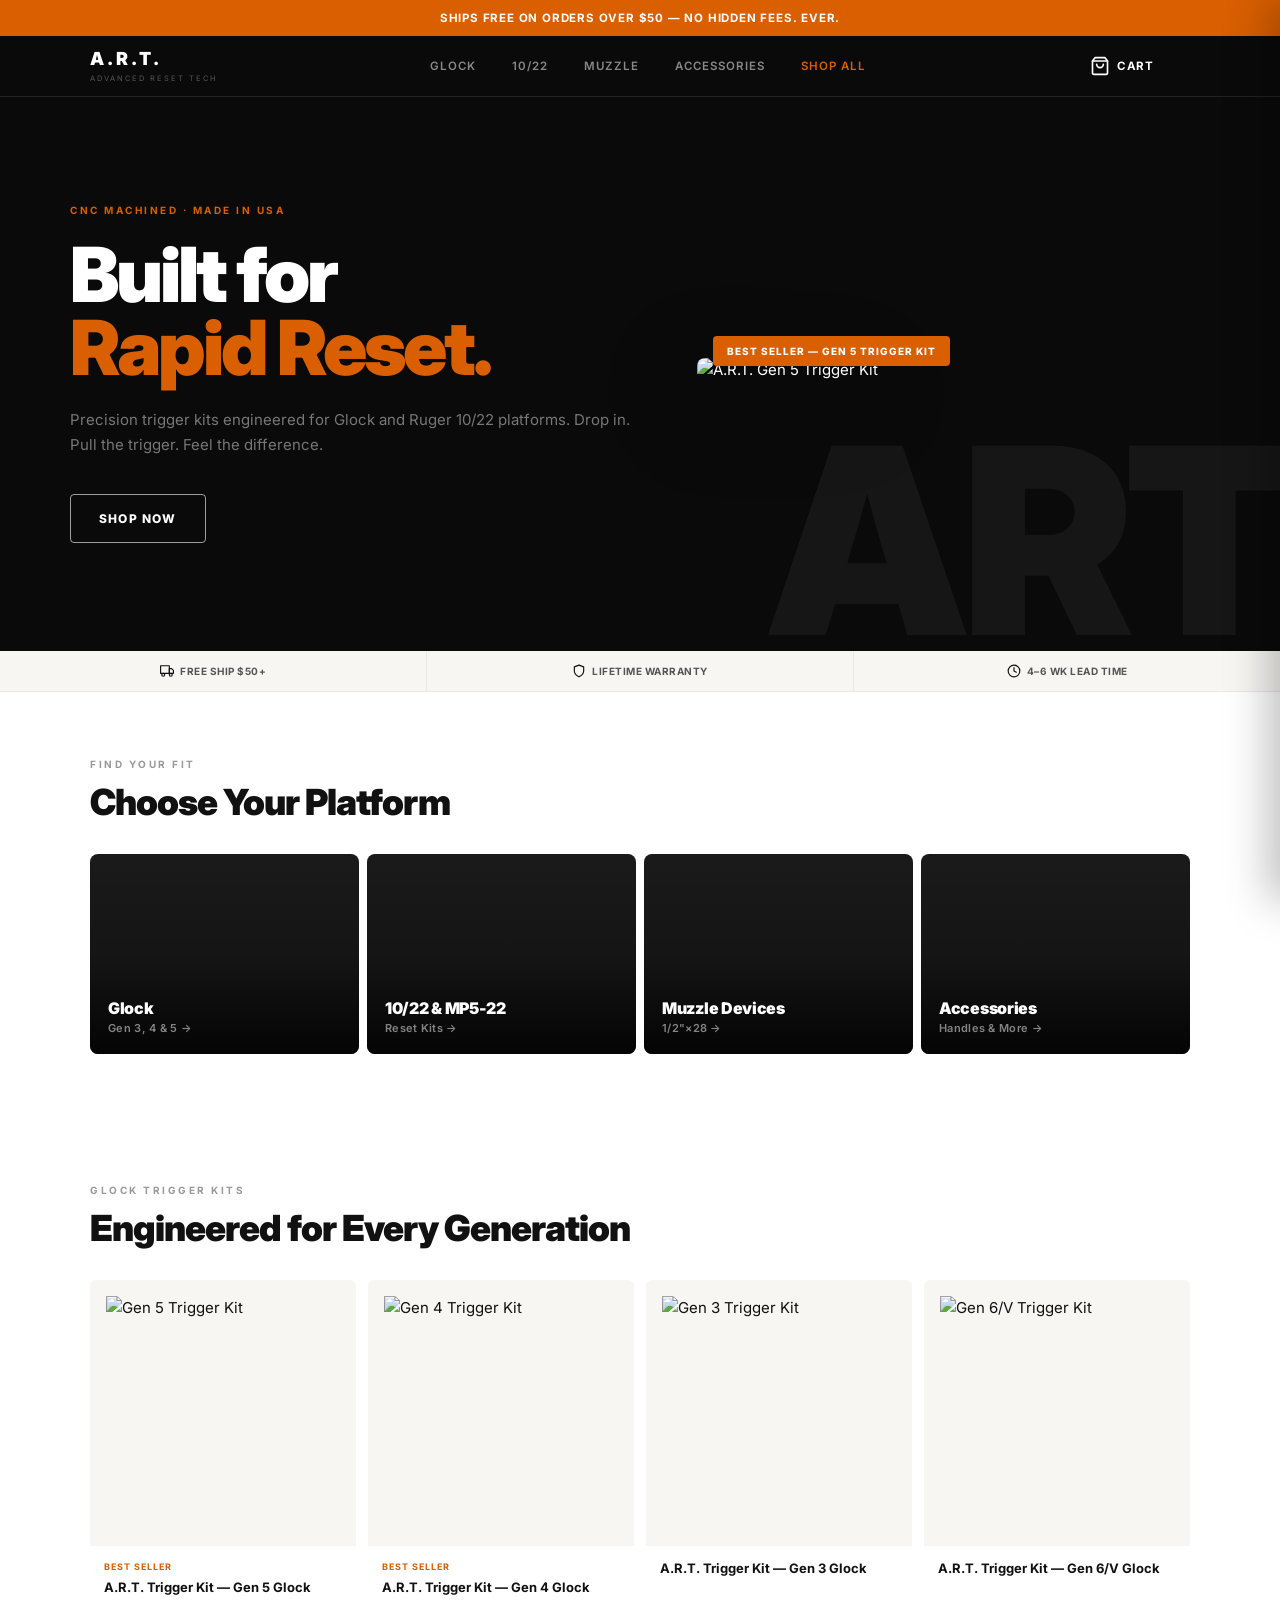
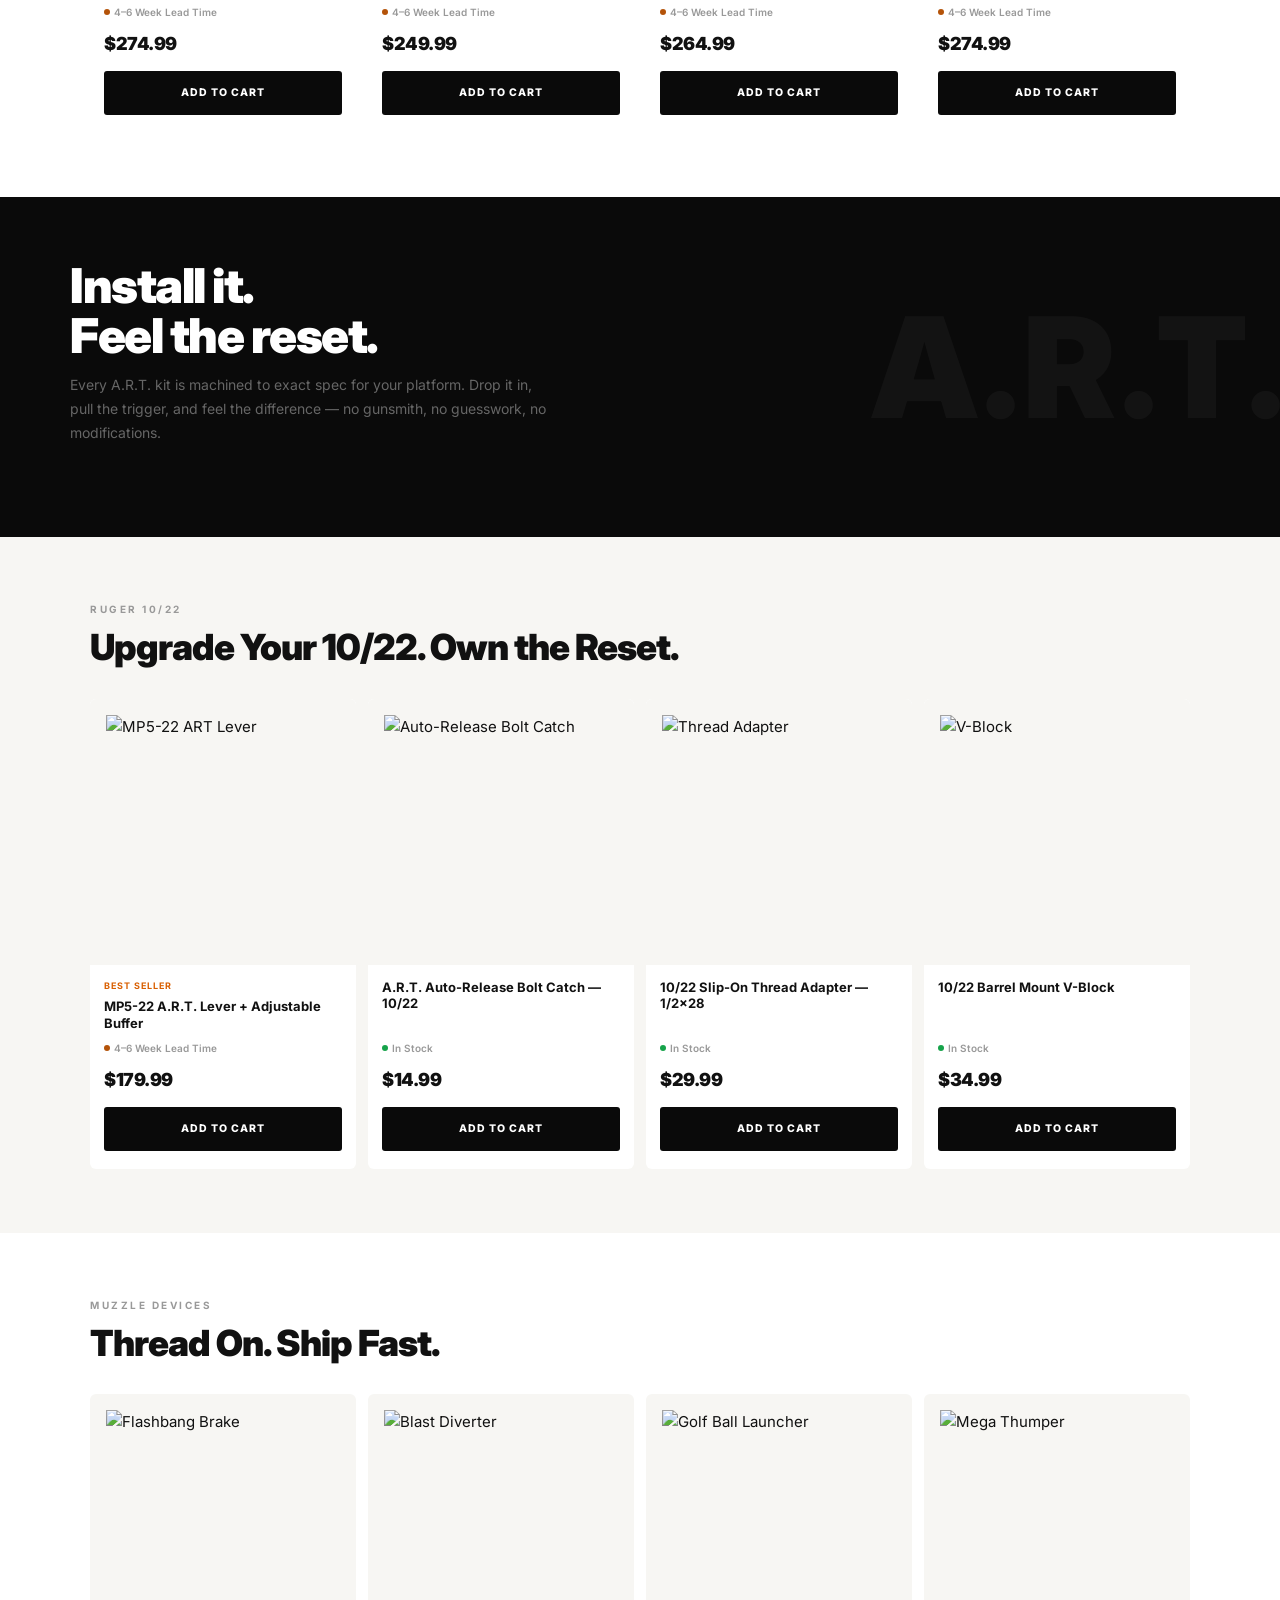
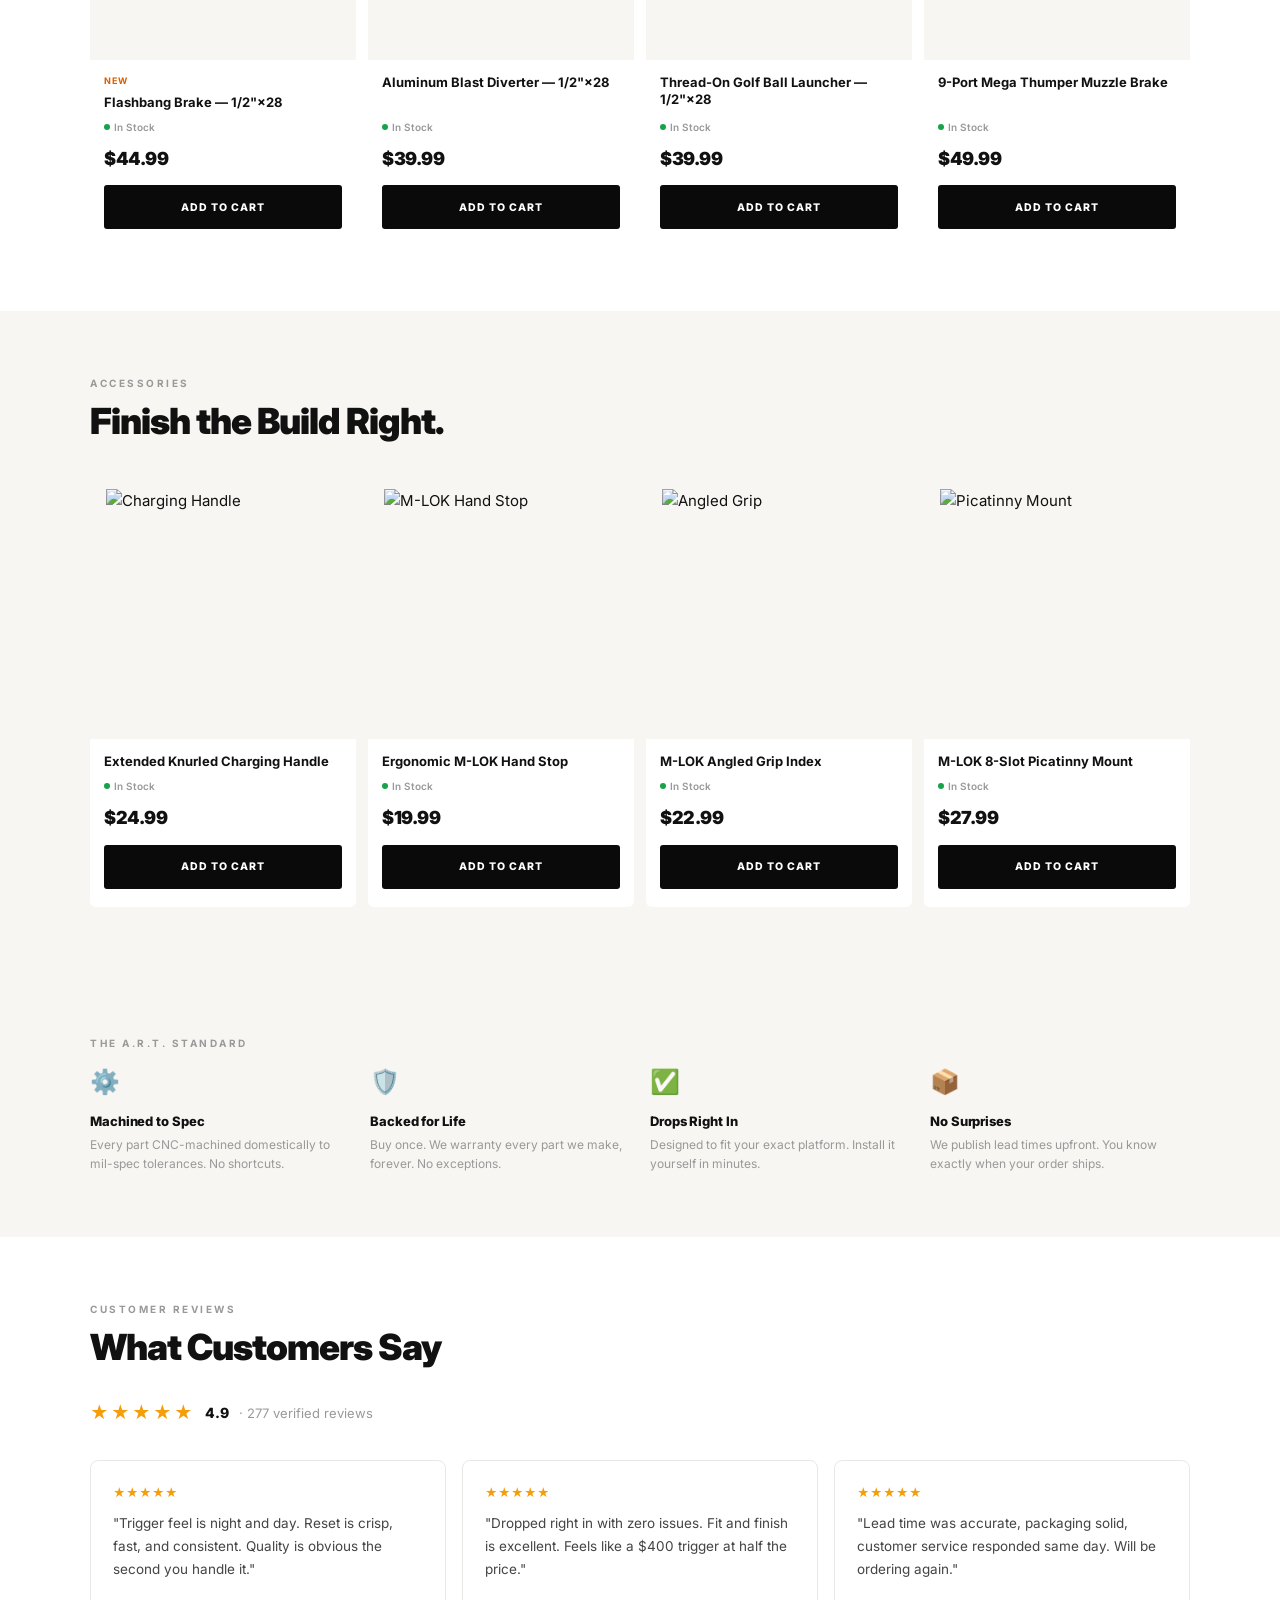
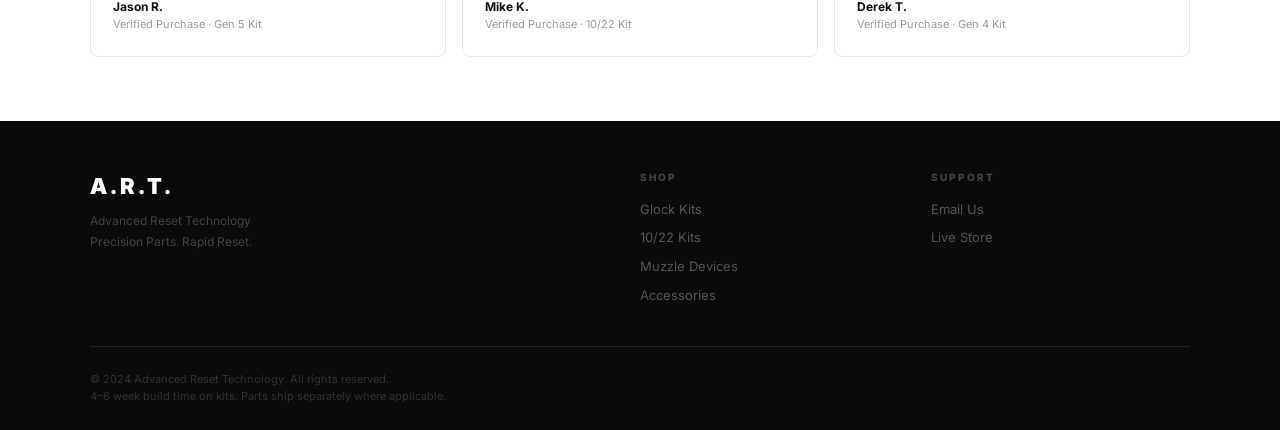
==== commit a55fde56: "Demo stays internal, Shop All in nav, 10/22 shows MP5-22, hero routes fixed" ====
--- a/index.html
+++ b/index.html
@@ -24,7 +24,7 @@
         <a href="#ruger">10/22</a>
         <a href="#muzzle">Muzzle</a>
         <a href="#accessories">Accessories</a>
-        <a href="https://advancedresettech.com/shop-all/" target="_blank" class="nav-store">Visit the Full Store →</a>
+        <a href="https://advancedresettech.com/shop-all/" target="_blank" class="nav-store">Shop All</a>
       </nav>
       <button class="cart-btn" onclick="toggleCart()" aria-label="Cart">
         <svg viewBox="0 0 24 24" fill="none" stroke="currentColor" stroke-width="2" stroke-linecap="round" stroke-linejoin="round"><path d="M6 2L3 6v14a2 2 0 002 2h14a2 2 0 002-2V6l-3-4z"/><line x1="3" y1="6" x2="21" y2="6"/><path d="M16 10a4 4 0 01-8 0"/></svg>
@@ -41,13 +41,13 @@
         <h1>Built for<br/><em>Rapid Reset.</em></h1>
         <p class="hero-body">Precision trigger kits engineered for Glock and Ruger 10/22 platforms. Drop in. Pull the trigger. Feel the difference.</p>
         <div class="hero-actions">
-          <a href="https://advancedresettech.com/shop-all/" target="_blank" rel="noopener" class="btn-white">Shop Now</a>
-        </div>
-      </div>
-      <a class="hero-image" href="https://advancedresettech.com/a-r-t-trigger-kit-for-gen-5-glock-handguns/" target="_blank" rel="noopener">
+          <a href="#shop" class="btn-white">Shop Now</a>
+        </div>
+      </div>
+      <div class="hero-image">
         <img src="https://cdn11.bigcommerce.com/s-zjikhrk7dh/images/stencil/500x659/products/117/420/1__72492.1765690792.png?c=1" alt="A.R.T. Gen 5 Trigger Kit" loading="eager"/>
-        <span class="hero-image-badge">Best Seller — Shop Gen 5 Kit →</span>
-      </a>
+        <span class="hero-image-badge">Best Seller — Gen 5 Trigger Kit</span>
+      </div>
     </div>
   </section>
 
@@ -82,8 +82,8 @@
         <a href="#ruger" class="cat-card" style="--bg:url('https://cdn11.bigcommerce.com/s-zjikhrk7dh/images/stencil/500x659/products/148/515/BA82A9E7-258F-4AB9-B739-558692903280__00479.1772588010.png?c=1')">
           <div class="cat-overlay"></div>
           <div class="cat-body">
-            <span class="cat-name">Ruger 10/22</span>
-            <span class="cat-link">Complete Kits →</span>
+            <span class="cat-name">10/22 & MP5-22</span>
+            <span class="cat-link">Reset Kits →</span>
           </div>
         </a>
         <a href="#muzzle" class="cat-card" style="--bg:url('https://cdn11.bigcommerce.com/s-zjikhrk7dh/images/stencil/500x659/products/157/535/4E401AA5-04BA-4234-913A-407C84930AAE__58850.1773128990.png?c=1')">
--- a/styles.css
+++ b/styles.css
@@ -156,8 +156,6 @@
   cursor: pointer;
   text-decoration: none;
 }
-.hero-image:hover img { transform: scale(1.02); }
-.hero-image img { transition: transform .3s; }
 .hero-image img {
   width: 100%;
   filter: drop-shadow(0 24px 48px rgba(0,0,0,0.7));
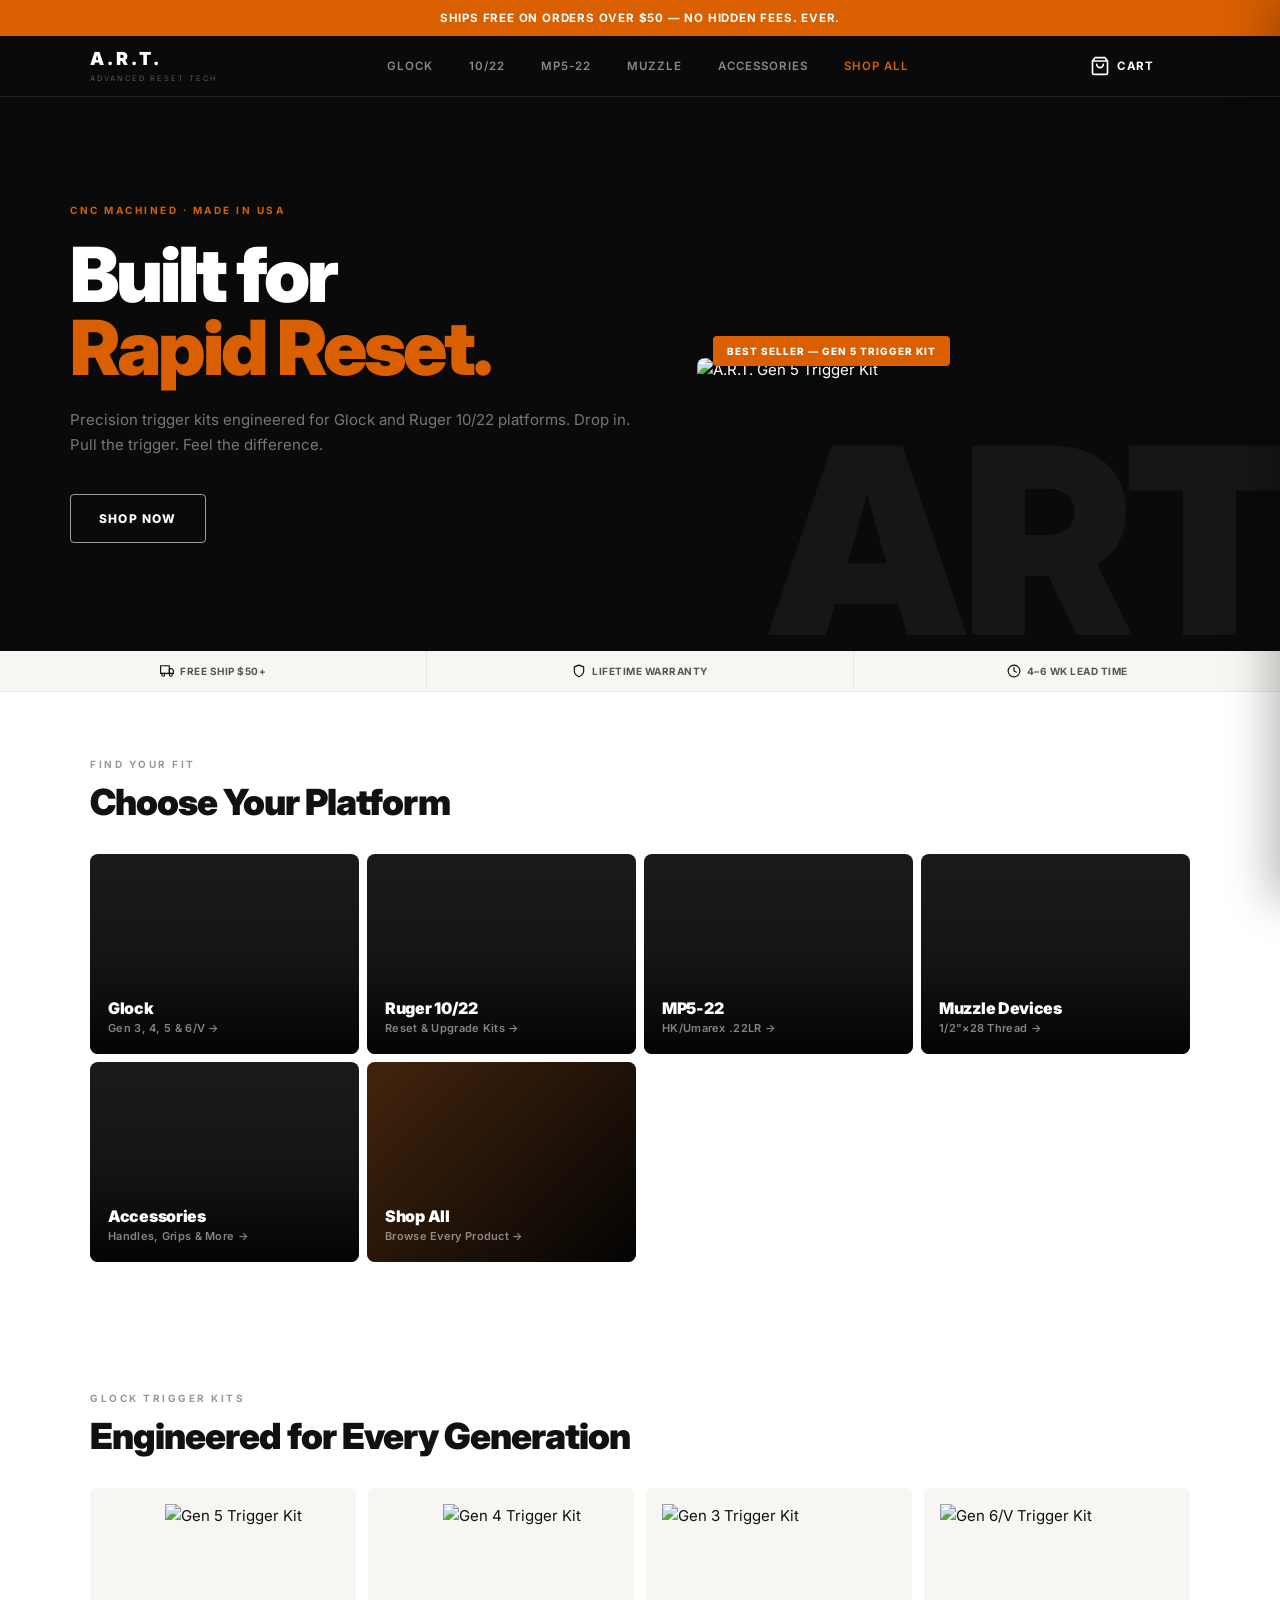
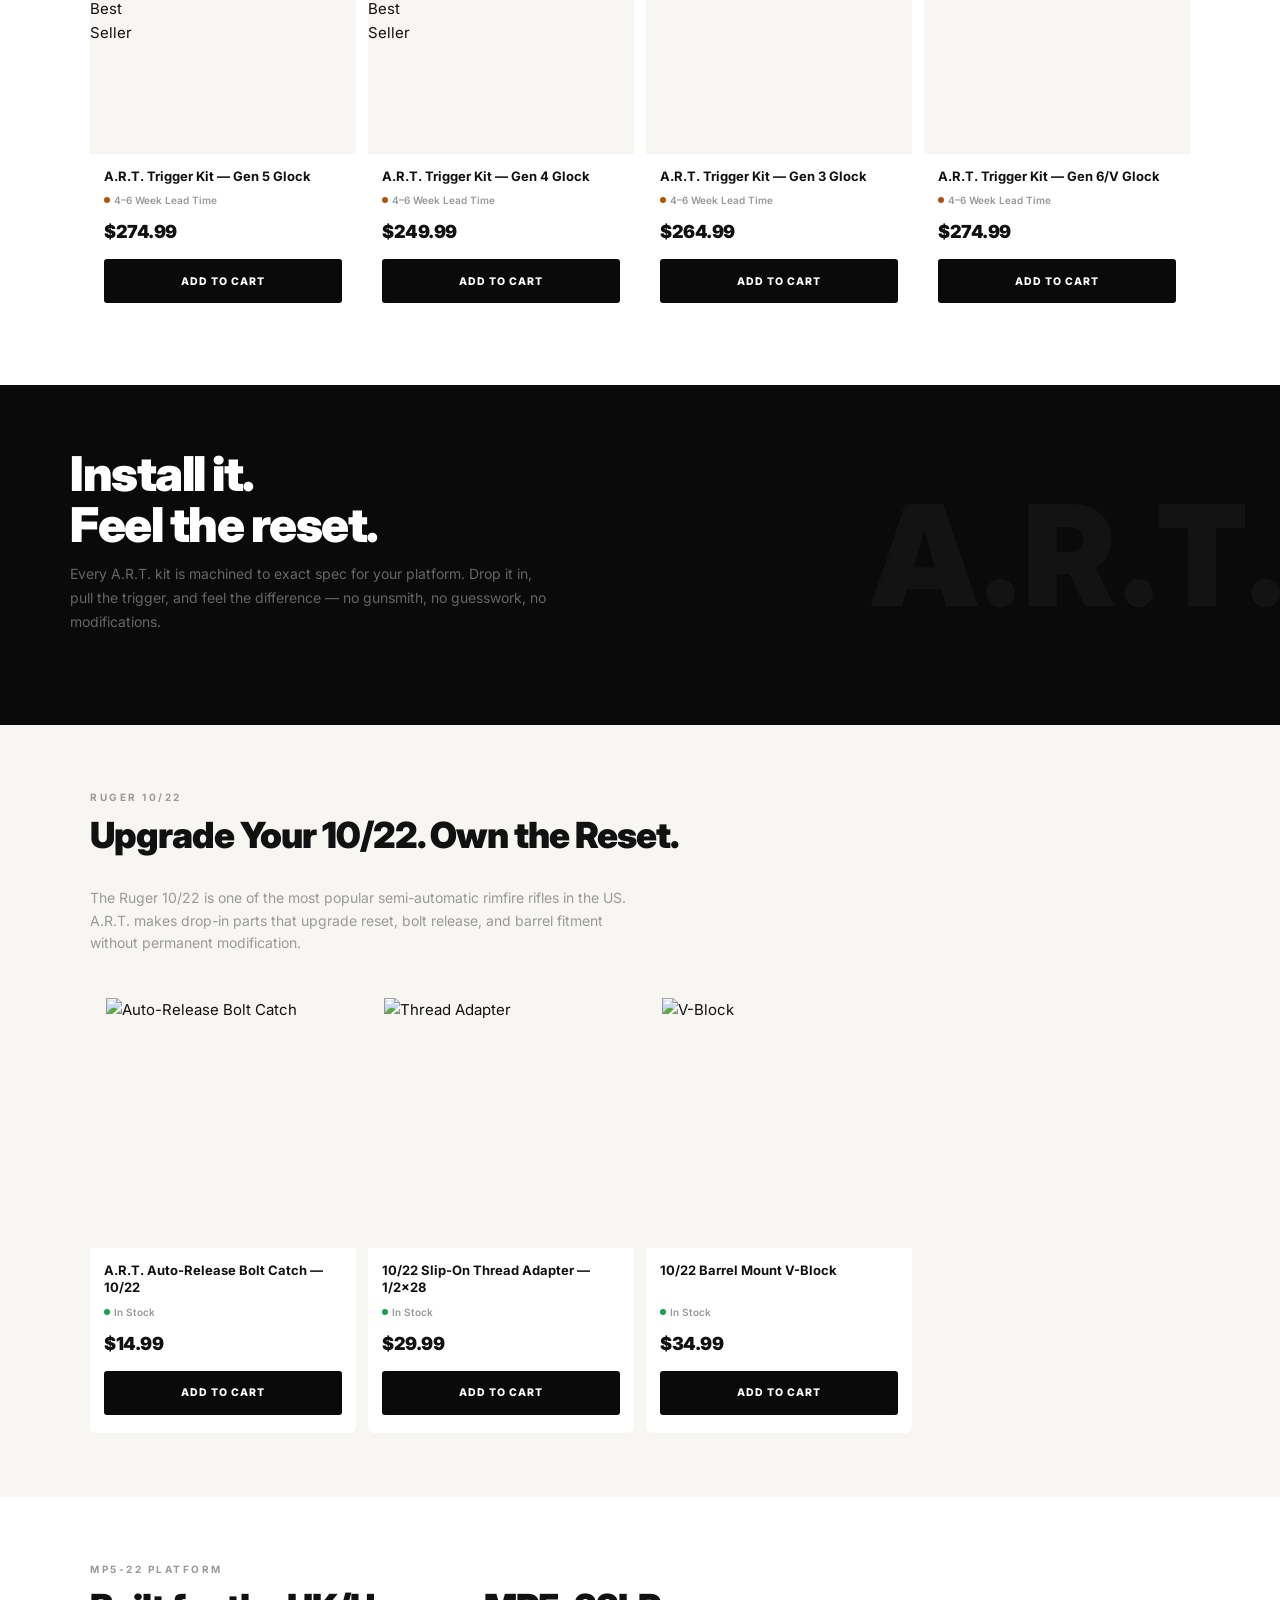
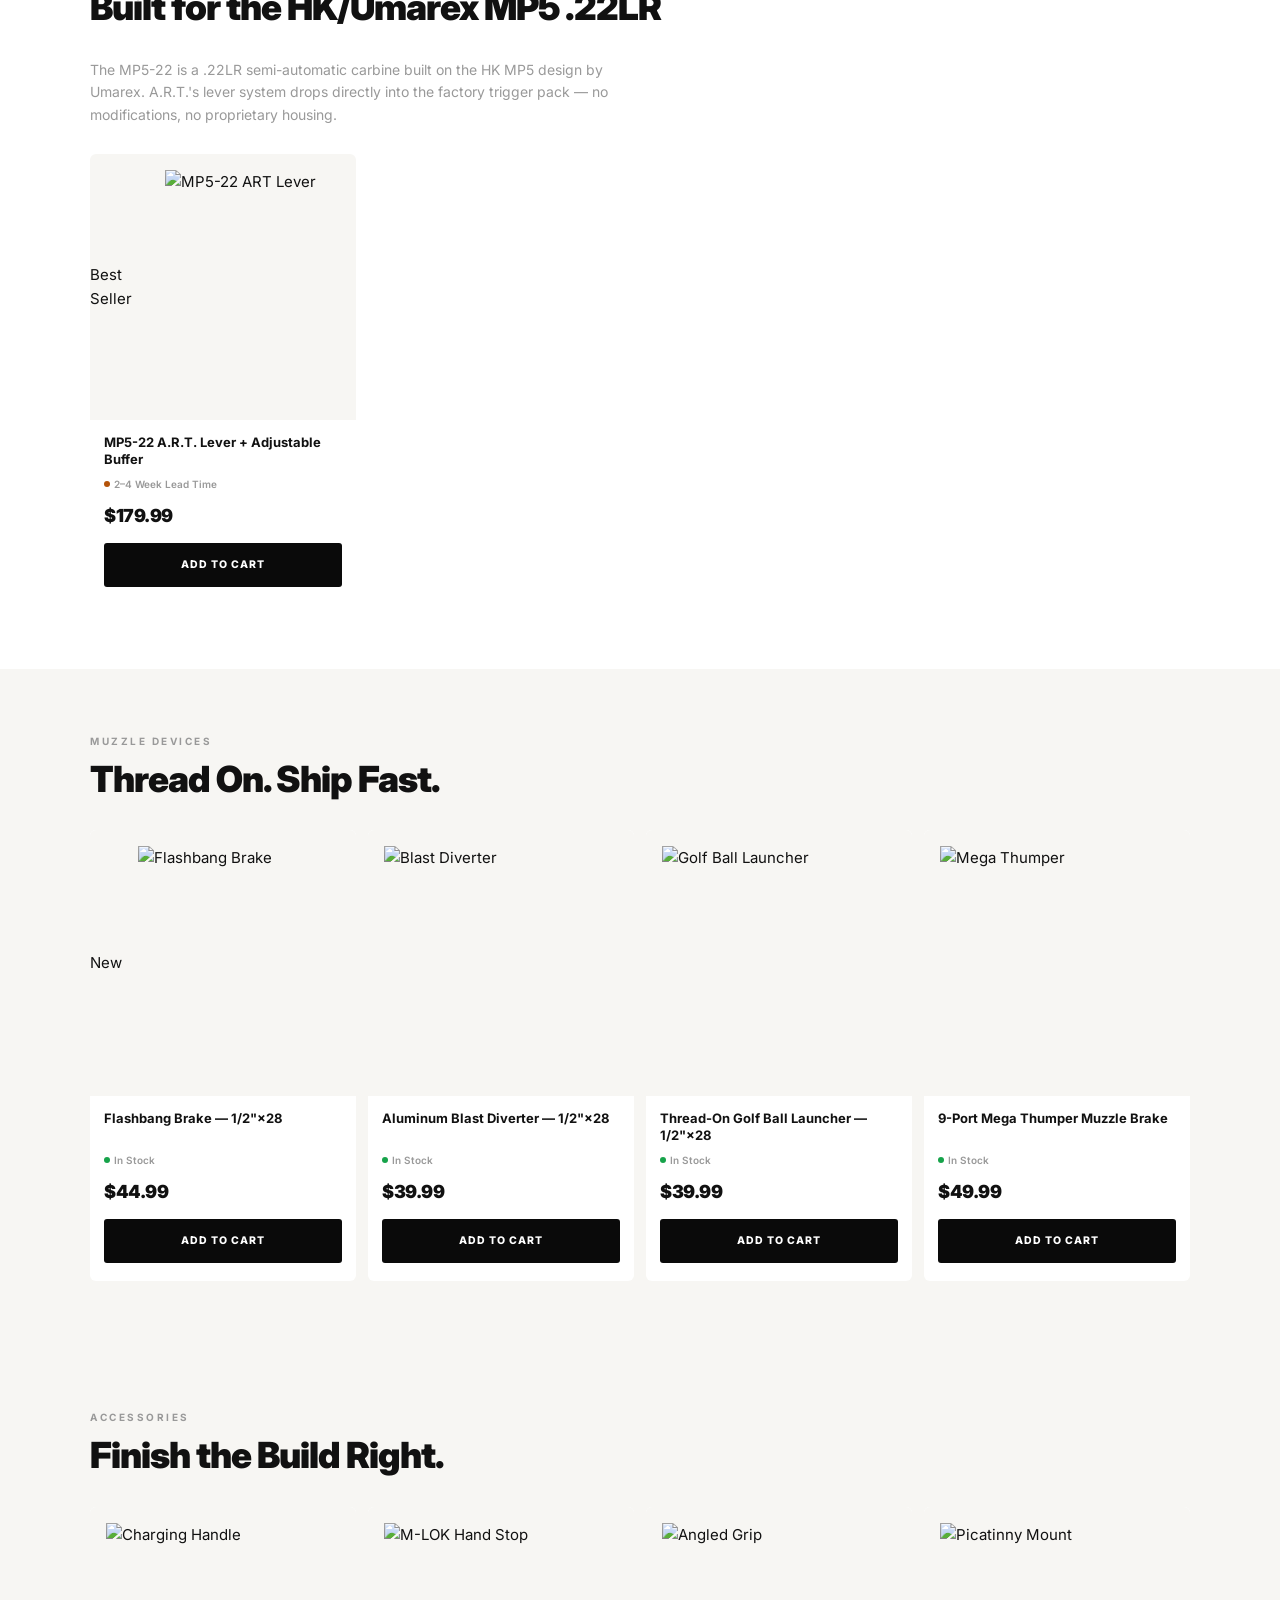
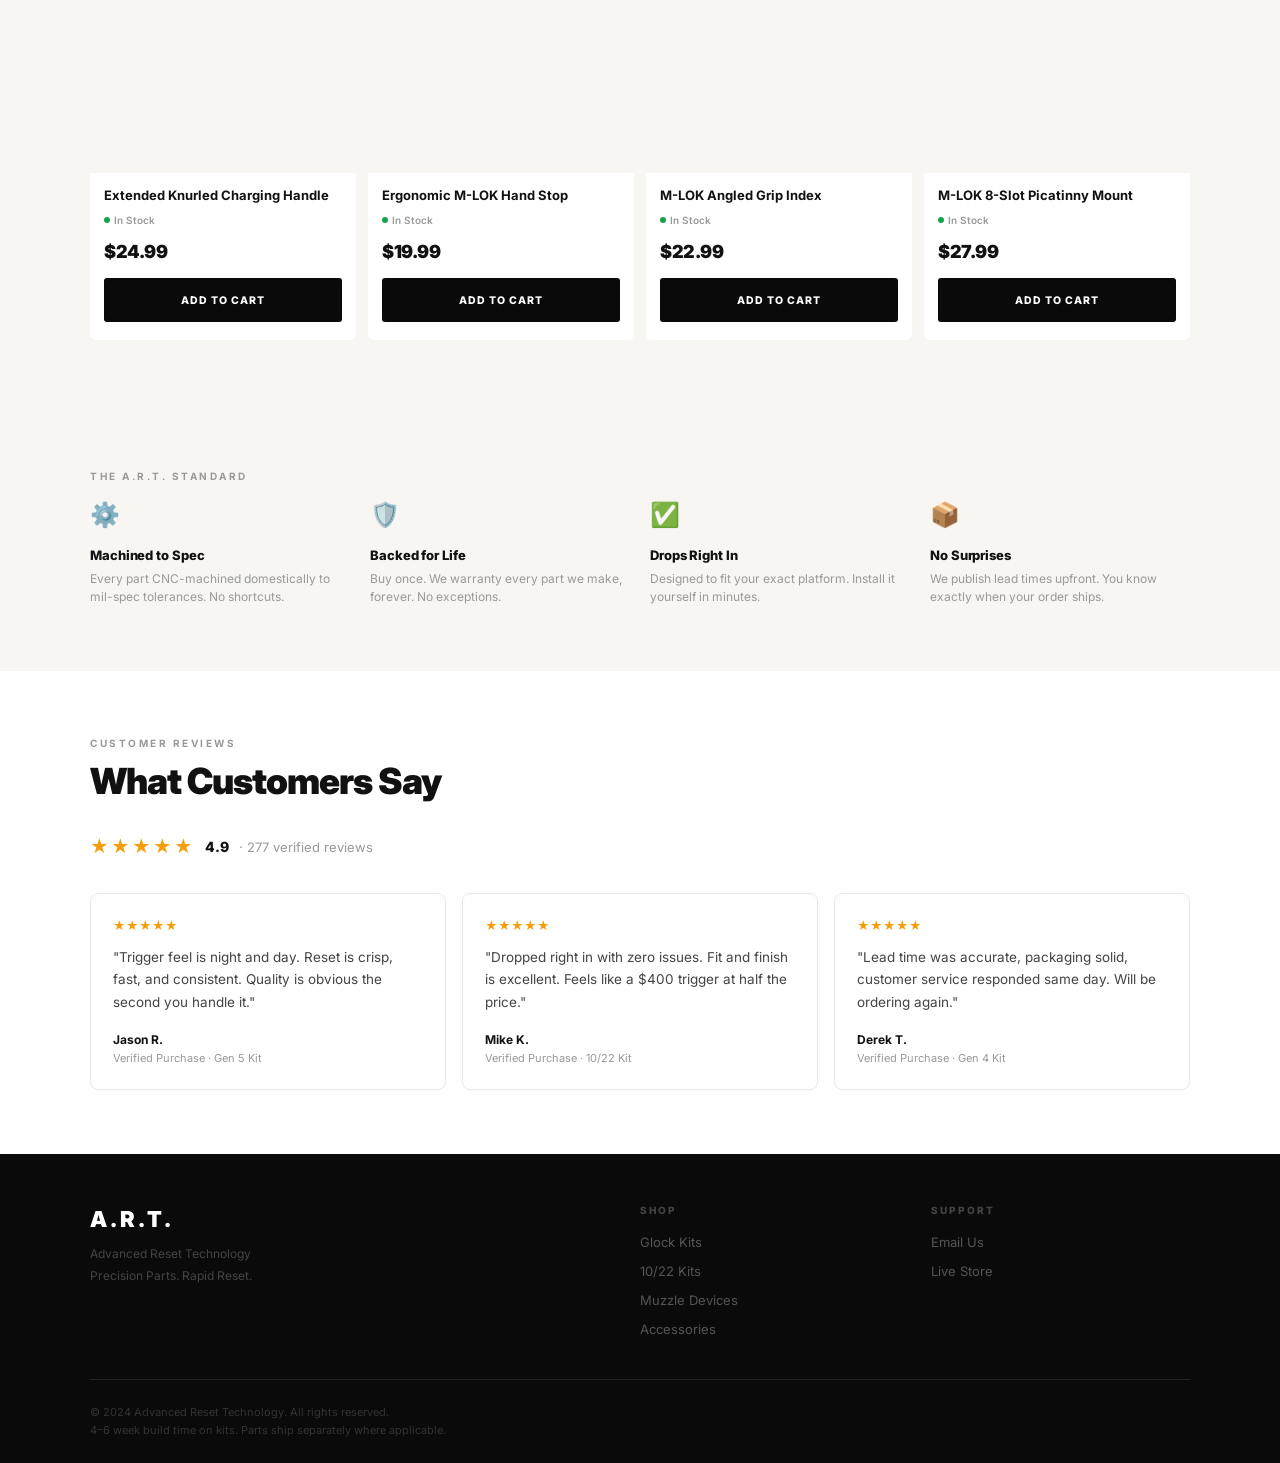
==== commit 851f3cde: "Full build-out: product pages, shop-all page, MP5-22 split, real descriptions, platform context" ====
--- a/index.html
+++ b/index.html
@@ -22,9 +22,10 @@
       <nav class="nav-desktop">
         <a href="#glock">Glock</a>
         <a href="#ruger">10/22</a>
+        <a href="#mp5">MP5-22</a>
         <a href="#muzzle">Muzzle</a>
         <a href="#accessories">Accessories</a>
-        <a href="https://advancedresettech.com/shop-all/" target="_blank" class="nav-store">Shop All</a>
+        <a href="./shop.html" class="nav-store">Shop All</a>
       </nav>
       <button class="cart-btn" onclick="toggleCart()" aria-label="Cart">
         <svg viewBox="0 0 24 24" fill="none" stroke="currentColor" stroke-width="2" stroke-linecap="round" stroke-linejoin="round"><path d="M6 2L3 6v14a2 2 0 002 2h14a2 2 0 002-2V6l-3-4z"/><line x1="3" y1="6" x2="21" y2="6"/><path d="M16 10a4 4 0 01-8 0"/></svg>
@@ -76,28 +77,42 @@
           <div class="cat-overlay"></div>
           <div class="cat-body">
             <span class="cat-name">Glock</span>
-            <span class="cat-link">Gen 3, 4 &amp; 5 →</span>
-          </div>
-        </a>
-        <a href="#ruger" class="cat-card" style="--bg:url('https://cdn11.bigcommerce.com/s-zjikhrk7dh/images/stencil/500x659/products/148/515/BA82A9E7-258F-4AB9-B739-558692903280__00479.1772588010.png?c=1')">
+            <span class="cat-link">Gen 3, 4, 5 &amp; 6/V →</span>
+          </div>
+        </a>
+        <a href="#ruger" class="cat-card" style="--bg:url('https://cdn11.bigcommerce.com/s-zjikhrk7dh/images/stencil/500x659/products/144/506/8C3BBDD1-0CFF-4F38-B38B-34BCB38A2FFE__69717.1769385709.jpg?c=1')">
           <div class="cat-overlay"></div>
           <div class="cat-body">
-            <span class="cat-name">10/22 & MP5-22</span>
-            <span class="cat-link">Reset Kits →</span>
+            <span class="cat-name">Ruger 10/22</span>
+            <span class="cat-link">Reset &amp; Upgrade Kits →</span>
+          </div>
+        </a>
+        <a href="#mp5" class="cat-card" style="--bg:url('https://cdn11.bigcommerce.com/s-zjikhrk7dh/images/stencil/500x659/products/148/515/BA82A9E7-258F-4AB9-B739-558692903280__00479.1772588010.png?c=1')">
+          <div class="cat-overlay"></div>
+          <div class="cat-body">
+            <span class="cat-name">MP5-22</span>
+            <span class="cat-link">HK/Umarex .22LR →</span>
           </div>
         </a>
         <a href="#muzzle" class="cat-card" style="--bg:url('https://cdn11.bigcommerce.com/s-zjikhrk7dh/images/stencil/500x659/products/157/535/4E401AA5-04BA-4234-913A-407C84930AAE__58850.1773128990.png?c=1')">
           <div class="cat-overlay"></div>
           <div class="cat-body">
             <span class="cat-name">Muzzle Devices</span>
-            <span class="cat-link">1/2"×28 →</span>
+            <span class="cat-link">1/2"×28 Thread →</span>
           </div>
         </a>
         <a href="#accessories" class="cat-card" style="--bg:url('https://cdn11.bigcommerce.com/s-zjikhrk7dh/images/stencil/500x659/products/154/528/40ECFFB5-7C62-4288-83C0-A7A63283A11C__93061.1773810836.png?c=1')">
           <div class="cat-overlay"></div>
           <div class="cat-body">
             <span class="cat-name">Accessories</span>
-            <span class="cat-link">Handles &amp; More →</span>
+            <span class="cat-link">Handles, Grips &amp; More →</span>
+          </div>
+        </a>
+        <a href="./shop.html" class="cat-card" style="background:#111;">
+          <div class="cat-overlay" style="background:linear-gradient(135deg,rgba(217,95,0,0.25),rgba(0,0,0,0.8))"></div>
+          <div class="cat-body">
+            <span class="cat-name">Shop All</span>
+            <span class="cat-link">Browse Every Product →</span>
           </div>
         </a>
       </div>
@@ -111,33 +126,33 @@
       <h2 class="section-title">Engineered for Every Generation</h2>
       <div class="product-grid">
 
-        <div class="product-card" data-url="https://advancedresettech.com/a-r-t-trigger-kit-for-gen-5-glock-handguns/">
-          <div class="product-img">
+        <div class="product-card" onclick="location.href='product.html?id=gen5-glock'" style="cursor:pointer">
+          <div class="product-img">
+            <span class="badge badge-hot">Best Seller</span>
             <img src="https://cdn11.bigcommerce.com/s-zjikhrk7dh/images/stencil/500x659/products/117/420/1__72492.1765690792.png?c=1" alt="Gen 5 Trigger Kit" loading="lazy"/>
           </div>
           <div class="product-body">
-            <span class="product-tag">Best Seller</span>
             <p class="product-name">A.R.T. Trigger Kit — Gen 5 Glock</p>
             <div class="product-avail"><span class="dot dot-amber"></span>4–6 Week Lead Time</div>
             <div class="product-price">$274.99</div>
-            <button class="btn-add" onclick="addToCart('A.R.T. Trigger Kit — Gen 5', 274.99)">Add to Cart</button>
-          </div>
-        </div>
-
-        <div class="product-card" data-url="https://advancedresettech.com/a-r-t-trigger-kit-for-gen-4-glock-handguns/">
-          <div class="product-img">
+            <button class="btn-add" onclick="event.stopPropagation(); addToCart('A.R.T. Trigger Kit — Gen 5', 274.99)">Add to Cart</button>
+          </div>
+        </div>
+
+        <div class="product-card" onclick="location.href='product.html?id=gen4-glock'" style="cursor:pointer">
+          <div class="product-img">
+            <span class="badge badge-hot">Best Seller</span>
             <img src="https://cdn11.bigcommerce.com/s-zjikhrk7dh/images/stencil/500x659/products/116/418/Glock_ART_advanced_reset_tech_GEN_4_trigger_kit_Glock_FRT_Glock_ART__83170.1764272764.jpg?c=1" alt="Gen 4 Trigger Kit" loading="lazy"/>
           </div>
           <div class="product-body">
-            <span class="product-tag">Best Seller</span>
             <p class="product-name">A.R.T. Trigger Kit — Gen 4 Glock</p>
             <div class="product-avail"><span class="dot dot-amber"></span>4–6 Week Lead Time</div>
             <div class="product-price">$249.99</div>
-            <button class="btn-add" onclick="addToCart('A.R.T. Trigger Kit — Gen 4', 249.99)">Add to Cart</button>
-          </div>
-        </div>
-
-        <div class="product-card" data-url="https://advancedresettech.com/a-r-t-gen-3-trigger-kit-for-glock-handguns/">
+            <button class="btn-add" onclick="event.stopPropagation(); addToCart('A.R.T. Trigger Kit — Gen 4', 249.99)">Add to Cart</button>
+          </div>
+        </div>
+
+        <div class="product-card" onclick="location.href='product.html?id=gen3-glock'" style="cursor:pointer">
           <div class="product-img">
             <img src="https://cdn11.bigcommerce.com/s-zjikhrk7dh/images/stencil/500x659/products/115/380/combatmaster_flatface__64607.1764226241.jpg?c=1" alt="Gen 3 Trigger Kit" loading="lazy"/>
           </div>
@@ -145,11 +160,11 @@
             <p class="product-name">A.R.T. Trigger Kit — Gen 3 Glock</p>
             <div class="product-avail"><span class="dot dot-amber"></span>4–6 Week Lead Time</div>
             <div class="product-price">$264.99</div>
-            <button class="btn-add" onclick="addToCart('A.R.T. Trigger Kit — Gen 3', 264.99)">Add to Cart</button>
-          </div>
-        </div>
-
-        <div class="product-card" data-url="https://advancedresettech.com/glock/">
+            <button class="btn-add" onclick="event.stopPropagation(); addToCart('A.R.T. Trigger Kit — Gen 3', 264.99)">Add to Cart</button>
+          </div>
+        </div>
+
+        <div class="product-card" onclick="location.href='product.html?id=gen6-glock'" style="cursor:pointer">
           <div class="product-img">
             <img src="https://cdn11.bigcommerce.com/s-zjikhrk7dh/images/stencil/500x659/products/139/467/IMG_8220__66544.1767695046.jpg?c=1" alt="Gen 6/V Trigger Kit" loading="lazy"/>
           </div>
@@ -157,7 +172,7 @@
             <p class="product-name">A.R.T. Trigger Kit — Gen 6/V Glock</p>
             <div class="product-avail"><span class="dot dot-amber"></span>4–6 Week Lead Time</div>
             <div class="product-price">$274.99</div>
-            <button class="btn-add" onclick="addToCart('A.R.T. Trigger Kit — Gen 6/V', 274.99)">Add to Cart</button>
+            <button class="btn-add" onclick="event.stopPropagation(); addToCart('A.R.T. Trigger Kit — Gen 6/V', 274.99)">Add to Cart</button>
           </div>
         </div>
 
@@ -178,54 +193,67 @@
     <div class="container">
       <p class="section-label">Ruger 10/22</p>
       <h2 class="section-title">Upgrade Your 10/22. Own the Reset.</h2>
+      <p style="font-size:14px;color:var(--muted);margin-bottom:28px;max-width:560px">The Ruger 10/22 is one of the most popular semi-automatic rimfire rifles in the US. A.R.T. makes drop-in parts that upgrade reset, bolt release, and barrel fitment without permanent modification.</p>
       <div class="product-grid">
 
-        <div class="product-card" data-url="https://advancedresettech.com/mp5-22-a-r-t-lever-with-adjustable-buffer-system/">
-          <div class="product-img">
+        <div class="product-card" onclick="location.href='product.html?id=bolt-catch'" style="cursor:pointer">
+          <div class="product-img">
+            <img src="https://cdn11.bigcommerce.com/s-zjikhrk7dh/images/stencil/500x659/products/144/506/8C3BBDD1-0CFF-4F38-B38B-34BCB38A2FFE__69717.1769385709.jpg?c=1" alt="Auto-Release Bolt Catch" loading="lazy"/>
+          </div>
+          <div class="product-body">
+            <p class="product-name">A.R.T. Auto-Release Bolt Catch — 10/22</p>
+            <div class="product-avail"><span class="dot dot-green"></span>In Stock</div>
+            <div class="product-price">$14.99</div>
+            <button class="btn-add" onclick="event.stopPropagation(); addToCart('Auto-Release Bolt Catch', 14.99)">Add to Cart</button>
+          </div>
+        </div>
+
+        <div class="product-card" onclick="location.href='product.html?id=thread-adapter'" style="cursor:pointer">
+          <div class="product-img">
+            <img src="https://cdn11.bigcommerce.com/s-zjikhrk7dh/images/stencil/500x659/products/145/507/0F13E74F-69FF-4650-9B20-8EC700279C71__61212.1769500091.png?c=1" alt="Thread Adapter" loading="lazy"/>
+          </div>
+          <div class="product-body">
+            <p class="product-name">10/22 Slip-On Thread Adapter — 1/2×28</p>
+            <div class="product-avail"><span class="dot dot-green"></span>In Stock</div>
+            <div class="product-price">$29.99</div>
+            <button class="btn-add" onclick="event.stopPropagation(); addToCart('10/22 Slip-On Thread Adapter', 29.99)">Add to Cart</button>
+          </div>
+        </div>
+
+        <div class="product-card" onclick="location.href='product.html?id=v-block'" style="cursor:pointer">
+          <div class="product-img">
+            <img src="https://cdn11.bigcommerce.com/s-zjikhrk7dh/images/stencil/500x659/products/156/534/9345B08C-8B48-4944-8D63-C28AF52A89C6__70087.1773128511.png?c=1" alt="V-Block" loading="lazy"/>
+          </div>
+          <div class="product-body">
+            <p class="product-name">10/22 Barrel Mount V-Block</p>
+            <div class="product-avail"><span class="dot dot-green"></span>In Stock</div>
+            <div class="product-price">$34.99</div>
+            <button class="btn-add" onclick="event.stopPropagation(); addToCart('10/22 Barrel Mount V-Block', 34.99)">Add to Cart</button>
+          </div>
+        </div>
+
+      </div>
+    </div>
+  </section>
+
+  <!-- MP5-22 -->
+  <section class="products" id="mp5">
+    <div class="container">
+      <p class="section-label">MP5-22 Platform</p>
+      <h2 class="section-title">Built for the HK/Umarex MP5 .22LR</h2>
+      <p style="font-size:14px;color:var(--muted);margin-bottom:28px;max-width:560px">The MP5-22 is a .22LR semi-automatic carbine built on the HK MP5 design by Umarex. A.R.T.&#39;s lever system drops directly into the factory trigger pack — no modifications, no proprietary housing.</p>
+      <div class="product-grid">
+
+        <div class="product-card" onclick="location.href='product.html?id=mp5-lever'" style="cursor:pointer">
+          <div class="product-img">
+            <span class="badge badge-hot">Best Seller</span>
             <img src="https://cdn11.bigcommerce.com/s-zjikhrk7dh/images/stencil/500x659/products/148/515/BA82A9E7-258F-4AB9-B739-558692903280__00479.1772588010.png?c=1" alt="MP5-22 ART Lever" loading="lazy"/>
           </div>
           <div class="product-body">
-            <span class="product-tag">Best Seller</span>
             <p class="product-name">MP5-22 A.R.T. Lever + Adjustable Buffer</p>
-            <div class="product-avail"><span class="dot dot-amber"></span>4–6 Week Lead Time</div>
+            <div class="product-avail"><span class="dot dot-amber"></span>2–4 Week Lead Time</div>
             <div class="product-price">$179.99</div>
-            <button class="btn-add" onclick="addToCart('MP5-22 ART Lever + Buffer', 179.99)">Add to Cart</button>
-          </div>
-        </div>
-
-        <div class="product-card" data-url="https://advancedresettech.com/a-r-t-auto-release-bolt-catch-for-ruger-10-22/">
-          <div class="product-img">
-            <img src="https://cdn11.bigcommerce.com/s-zjikhrk7dh/images/stencil/500x659/products/144/506/8C3BBDD1-0CFF-4F38-B38B-34BCB38A2FFE__69717.1769385709.jpg?c=1" alt="Auto-Release Bolt Catch" loading="lazy"/>
-          </div>
-          <div class="product-body">
-            <p class="product-name">A.R.T. Auto-Release Bolt Catch — 10/22</p>
-            <div class="product-avail"><span class="dot dot-green"></span>In Stock</div>
-            <div class="product-price">$14.99</div>
-            <button class="btn-add" onclick="addToCart('Auto-Release Bolt Catch', 14.99)">Add to Cart</button>
-          </div>
-        </div>
-
-        <div class="product-card" data-url="https://advancedresettech.com/10-22-slip-on-thread-adapter-1-2-28/">
-          <div class="product-img">
-            <img src="https://cdn11.bigcommerce.com/s-zjikhrk7dh/images/stencil/500x659/products/145/507/0F13E74F-69FF-4650-9B20-8EC700279C71__61212.1769500091.png?c=1" alt="Thread Adapter" loading="lazy"/>
-          </div>
-          <div class="product-body">
-            <p class="product-name">10/22 Slip-On Thread Adapter — 1/2×28</p>
-            <div class="product-avail"><span class="dot dot-green"></span>In Stock</div>
-            <div class="product-price">$29.99</div>
-            <button class="btn-add" onclick="addToCart('10/22 Slip-On Thread Adapter', 29.99)">Add to Cart</button>
-          </div>
-        </div>
-
-        <div class="product-card" data-url="https://advancedresettech.com/10-22-barrel-mount-v-block-with-install-hard/">
-          <div class="product-img">
-            <img src="https://cdn11.bigcommerce.com/s-zjikhrk7dh/images/stencil/500x659/products/156/534/9345B08C-8B48-4944-8D63-C28AF52A89C6__70087.1773128511.png?c=1" alt="V-Block" loading="lazy"/>
-          </div>
-          <div class="product-body">
-            <p class="product-name">10/22 Barrel Mount V-Block</p>
-            <div class="product-avail"><span class="dot dot-green"></span>In Stock</div>
-            <div class="product-price">$34.99</div>
-            <button class="btn-add" onclick="addToCart('10/22 Barrel Mount V-Block', 34.99)">Add to Cart</button>
+            <button class="btn-add" onclick="event.stopPropagation(); addToCart('MP5-22 ART Lever + Buffer', 179.99)">Add to Cart</button>
           </div>
         </div>
 
@@ -234,26 +262,26 @@
   </section>
 
   <!-- MUZZLE -->
-  <section class="products" id="muzzle">
+  <section class="products products-alt" id="muzzle">
     <div class="container">
       <p class="section-label">Muzzle Devices</p>
       <h2 class="section-title">Thread On. Ship Fast.</h2>
       <div class="product-grid">
 
-        <div class="product-card" data-url="https://advancedresettech.com/flashbang-brake-1-2-x28/">
-          <div class="product-img">
+        <div class="product-card" onclick="location.href='product.html?id=flashbang'" style="cursor:pointer">
+          <div class="product-img">
+            <span class="badge badge-hot">New</span>
             <img src="https://cdn11.bigcommerce.com/s-zjikhrk7dh/images/stencil/500x659/products/157/535/4E401AA5-04BA-4234-913A-407C84930AAE__58850.1773128990.png?c=1" alt="Flashbang Brake" loading="lazy"/>
           </div>
           <div class="product-body">
-            <span class="product-tag">New</span>
             <p class="product-name">Flashbang Brake — 1/2"×28</p>
             <div class="product-avail"><span class="dot dot-green"></span>In Stock</div>
             <div class="product-price">$44.99</div>
-            <button class="btn-add" onclick="addToCart('Flashbang Brake', 44.99)">Add to Cart</button>
-          </div>
-        </div>
-
-        <div class="product-card" data-url="https://advancedresettech.com/aluminum-blast-diverter-1-2-x28/">
+            <button class="btn-add" onclick="event.stopPropagation(); addToCart('Flashbang Brake', 44.99)">Add to Cart</button>
+          </div>
+        </div>
+
+        <div class="product-card" onclick="location.href='product.html?id=blast-diverter'" style="cursor:pointer">
           <div class="product-img">
             <img src="https://cdn11.bigcommerce.com/s-zjikhrk7dh/images/stencil/500x659/products/155/530/09192AEC-2BC4-4AB8-8161-26FEE466E2B1__04127.1773128248.png?c=1" alt="Blast Diverter" loading="lazy"/>
           </div>
@@ -261,11 +289,11 @@
             <p class="product-name">Aluminum Blast Diverter — 1/2"×28</p>
             <div class="product-avail"><span class="dot dot-green"></span>In Stock</div>
             <div class="product-price">$39.99</div>
-            <button class="btn-add" onclick="addToCart('Aluminum Blast Diverter', 39.99)">Add to Cart</button>
-          </div>
-        </div>
-
-        <div class="product-card" data-url="https://advancedresettech.com/thread-on-golf-ball-launcher-blast-diverter-1-2-x28-tlbb/">
+            <button class="btn-add" onclick="event.stopPropagation(); addToCart('Aluminum Blast Diverter', 39.99)">Add to Cart</button>
+          </div>
+        </div>
+
+        <div class="product-card" onclick="location.href='product.html?id=golf-ball'" style="cursor:pointer">
           <div class="product-img">
             <img src="https://cdn11.bigcommerce.com/s-zjikhrk7dh/images/stencil/500x659/products/147/514/DE7662CD-79E7-42A4-9511-99FFC62E6AB8__47189.1768282477.1280.1280__82121.1771113022.png?c=1" alt="Golf Ball Launcher" loading="lazy"/>
           </div>
@@ -273,11 +301,11 @@
             <p class="product-name">Thread-On Golf Ball Launcher — 1/2"×28</p>
             <div class="product-avail"><span class="dot dot-green"></span>In Stock</div>
             <div class="product-price">$39.99</div>
-            <button class="btn-add" onclick="addToCart('Golf Ball Launcher', 39.99)">Add to Cart</button>
-          </div>
-        </div>
-
-        <div class="product-card" data-url="https://advancedresettech.com/shop-all/">
+            <button class="btn-add" onclick="event.stopPropagation(); addToCart('Golf Ball Launcher', 39.99)">Add to Cart</button>
+          </div>
+        </div>
+
+        <div class="product-card" onclick="location.href='product.html?id=mega-thumper'" style="cursor:pointer">
           <div class="product-img">
             <img src="https://cdn11.bigcommerce.com/s-zjikhrk7dh/images/stencil/500x659/products/137/462/RenderedImage__56052.1767583304.jpg?c=1" alt="Mega Thumper" loading="lazy"/>
           </div>
@@ -285,7 +313,7 @@
             <p class="product-name">9-Port Mega Thumper Muzzle Brake</p>
             <div class="product-avail"><span class="dot dot-green"></span>In Stock</div>
             <div class="product-price">$49.99</div>
-            <button class="btn-add" onclick="addToCart('9-Port Mega Thumper', 49.99)">Add to Cart</button>
+            <button class="btn-add" onclick="event.stopPropagation(); addToCart('9-Port Mega Thumper', 49.99)">Add to Cart</button>
           </div>
         </div>
 
@@ -300,7 +328,7 @@
       <h2 class="section-title">Finish the Build Right.</h2>
       <div class="product-grid">
 
-        <div class="product-card" data-url="https://advancedresettech.com/extended-knurled-charging-handle-for-pc-carbine-charger/">
+        <div class="product-card" onclick="location.href='product.html?id=charging-handle'" style="cursor:pointer">
           <div class="product-img">
             <img src="https://cdn11.bigcommerce.com/s-zjikhrk7dh/images/stencil/500x659/products/154/528/40ECFFB5-7C62-4288-83C0-A7A63283A11C__93061.1773810836.png?c=1" alt="Charging Handle" loading="lazy"/>
           </div>
@@ -308,11 +336,11 @@
             <p class="product-name">Extended Knurled Charging Handle</p>
             <div class="product-avail"><span class="dot dot-green"></span>In Stock</div>
             <div class="product-price">$24.99</div>
-            <button class="btn-add" onclick="addToCart('Extended Knurled Charging Handle', 24.99)">Add to Cart</button>
-          </div>
-        </div>
-
-        <div class="product-card" data-url="https://advancedresettech.com/ergonomic-m-lok-hand-stop-with-install-hardware/">
+            <button class="btn-add" onclick="event.stopPropagation(); addToCart('Extended Knurled Charging Handle', 24.99)">Add to Cart</button>
+          </div>
+        </div>
+
+        <div class="product-card" onclick="location.href='product.html?id=hand-stop'" style="cursor:pointer">
           <div class="product-img">
             <img src="https://cdn11.bigcommerce.com/s-zjikhrk7dh/images/stencil/500x659/products/153/525/6175F262-4E4C-415A-AA3C-93F73C417F70__17828.1773127106.png?c=1" alt="M-LOK Hand Stop" loading="lazy"/>
           </div>
@@ -320,11 +348,11 @@
             <p class="product-name">Ergonomic M-LOK Hand Stop</p>
             <div class="product-avail"><span class="dot dot-green"></span>In Stock</div>
             <div class="product-price">$19.99</div>
-            <button class="btn-add" onclick="addToCart('Ergonomic M-LOK Hand Stop', 19.99)">Add to Cart</button>
-          </div>
-        </div>
-
-        <div class="product-card" data-url="https://advancedresettech.com/m-lok-angled-grip-index-with-install-h/">
+            <button class="btn-add" onclick="event.stopPropagation(); addToCart('Ergonomic M-LOK Hand Stop', 19.99)">Add to Cart</button>
+          </div>
+        </div>
+
+        <div class="product-card" onclick="location.href='product.html?id=angled-grip'" style="cursor:pointer">
           <div class="product-img">
             <img src="https://cdn11.bigcommerce.com/s-zjikhrk7dh/images/stencil/500x659/products/152/522/805419A3-3B34-427D-8E44-A2B52CCAA5C2__32737.1773123050.png?c=1" alt="Angled Grip" loading="lazy"/>
           </div>
@@ -332,11 +360,11 @@
             <p class="product-name">M-LOK Angled Grip Index</p>
             <div class="product-avail"><span class="dot dot-green"></span>In Stock</div>
             <div class="product-price">$22.99</div>
-            <button class="btn-add" onclick="addToCart('M-LOK Angled Grip Index', 22.99)">Add to Cart</button>
-          </div>
-        </div>
-
-        <div class="product-card" data-url="https://advancedresettech.com/m-lok-aluminum-8-slot-picatinny-mount/">
+            <button class="btn-add" onclick="event.stopPropagation(); addToCart('M-LOK Angled Grip Index', 22.99)">Add to Cart</button>
+          </div>
+        </div>
+
+        <div class="product-card" onclick="location.href='product.html?id=picatinny-mount'" style="cursor:pointer">
           <div class="product-img">
             <img src="https://cdn11.bigcommerce.com/s-zjikhrk7dh/images/stencil/500x659/products/151/519/CC0A6435-EAF8-4479-9BC1-383189B8F6D4__94484.1773121880.jpg?c=1" alt="Picatinny Mount" loading="lazy"/>
           </div>
@@ -344,7 +372,7 @@
             <p class="product-name">M-LOK 8-Slot Picatinny Mount</p>
             <div class="product-avail"><span class="dot dot-green"></span>In Stock</div>
             <div class="product-price">$27.99</div>
-            <button class="btn-add" onclick="addToCart('M-LOK 8-Slot Picatinny Mount', 27.99)">Add to Cart</button>
+            <button class="btn-add" onclick="event.stopPropagation(); addToCart('M-LOK 8-Slot Picatinny Mount', 27.99)">Add to Cart</button>
           </div>
         </div>
 
@@ -464,6 +492,7 @@
     </div>
   </aside>
 
+  <script src="products.js"></script>
   <script src="app.js"></script>
 </body>
 </html>
--- a/styles.css
+++ b/styles.css
@@ -279,9 +279,10 @@
 
 .cat-grid {
   display: grid;
-  grid-template-columns: 1fr 1fr;
+  grid-template-columns: repeat(2, 1fr);
   gap: 8px;
 }
+@media (min-width: 600px) { .cat-grid { grid-template-columns: repeat(3, 1fr); } }
 .cat-card {
   position: relative;
   height: 200px;
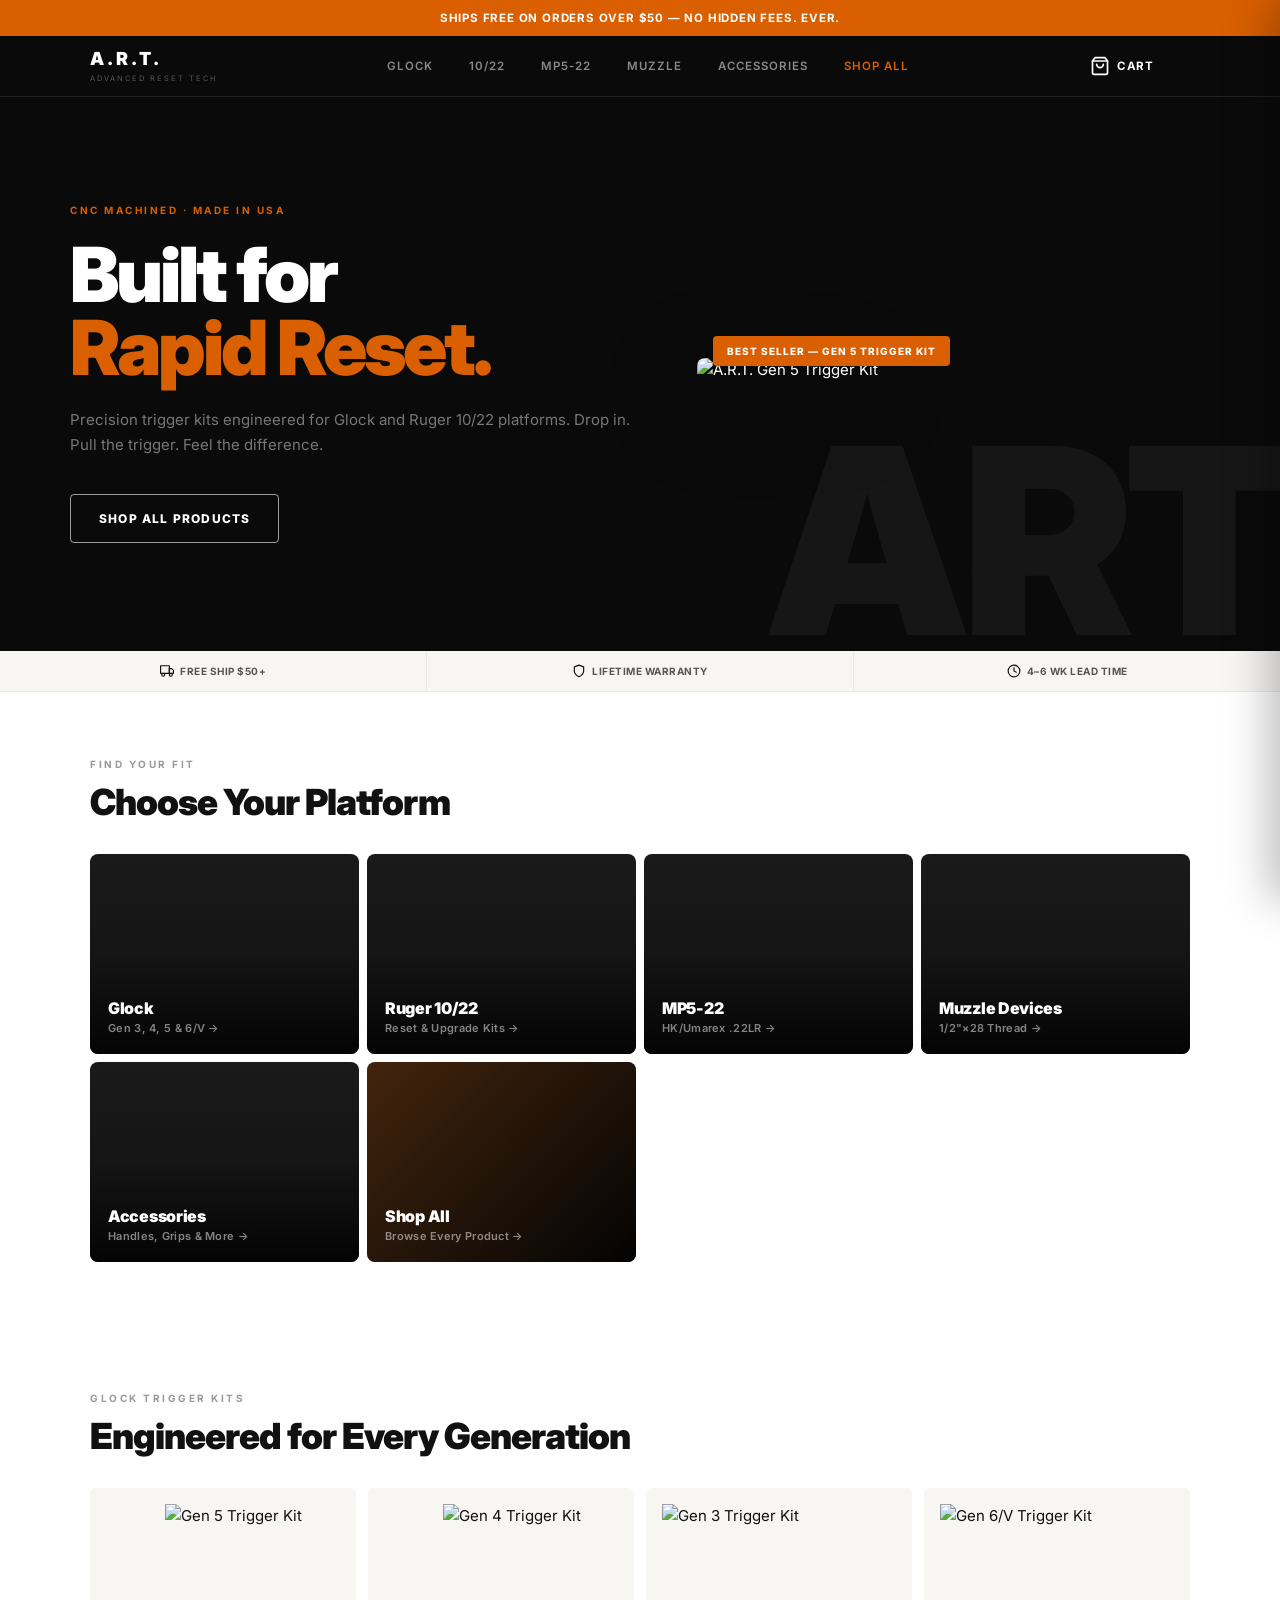
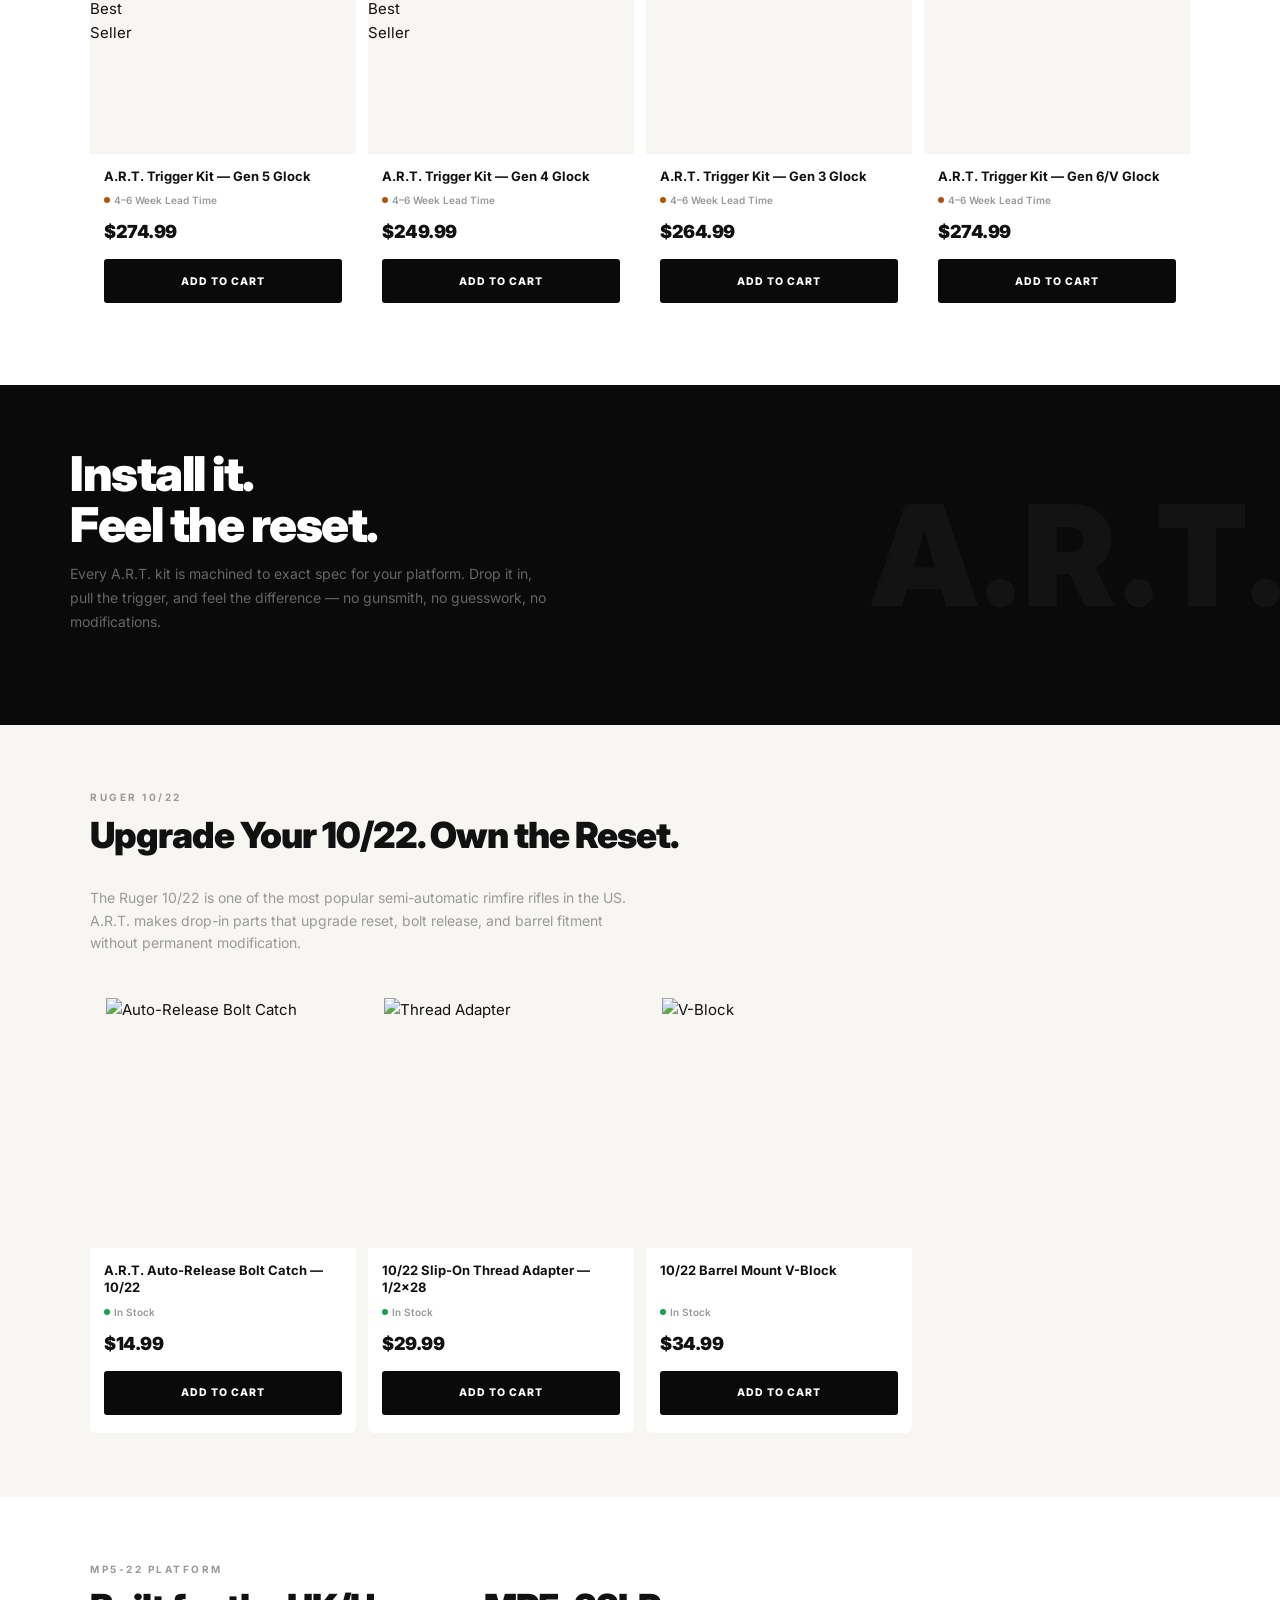
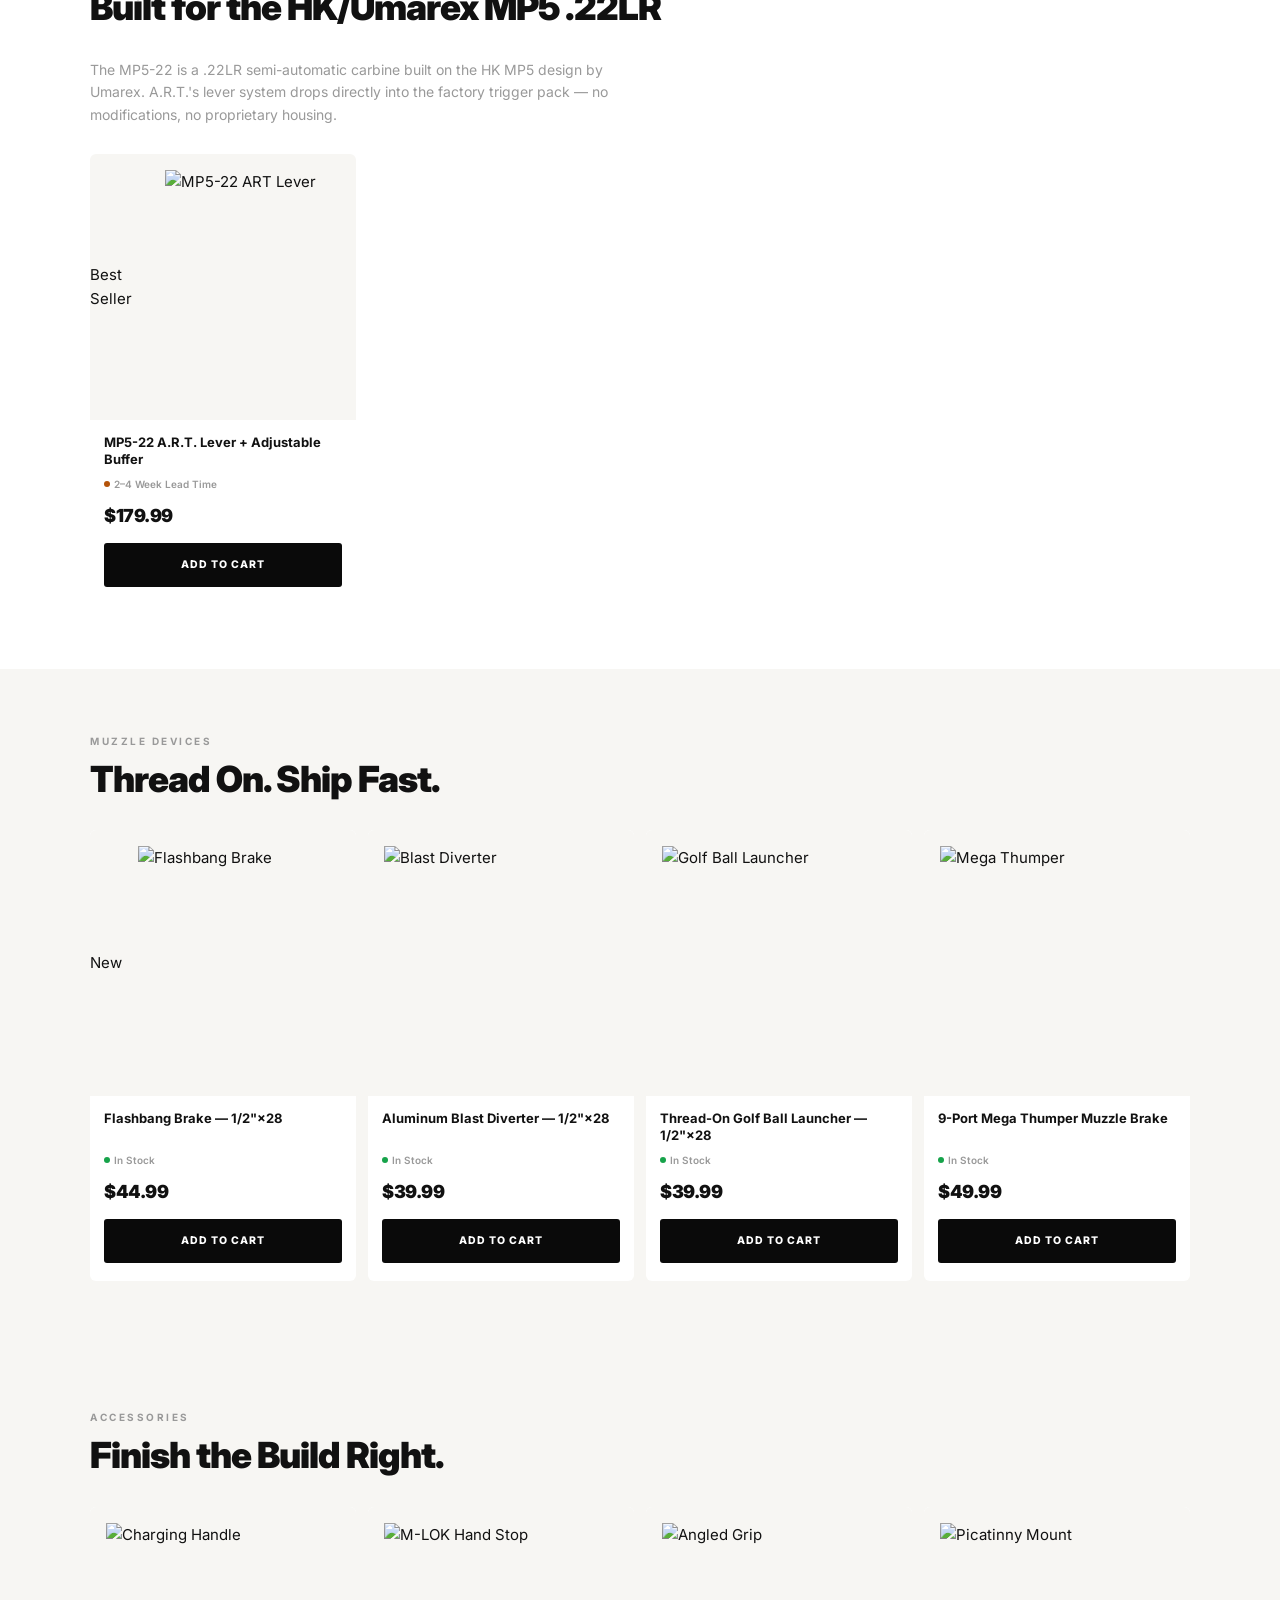
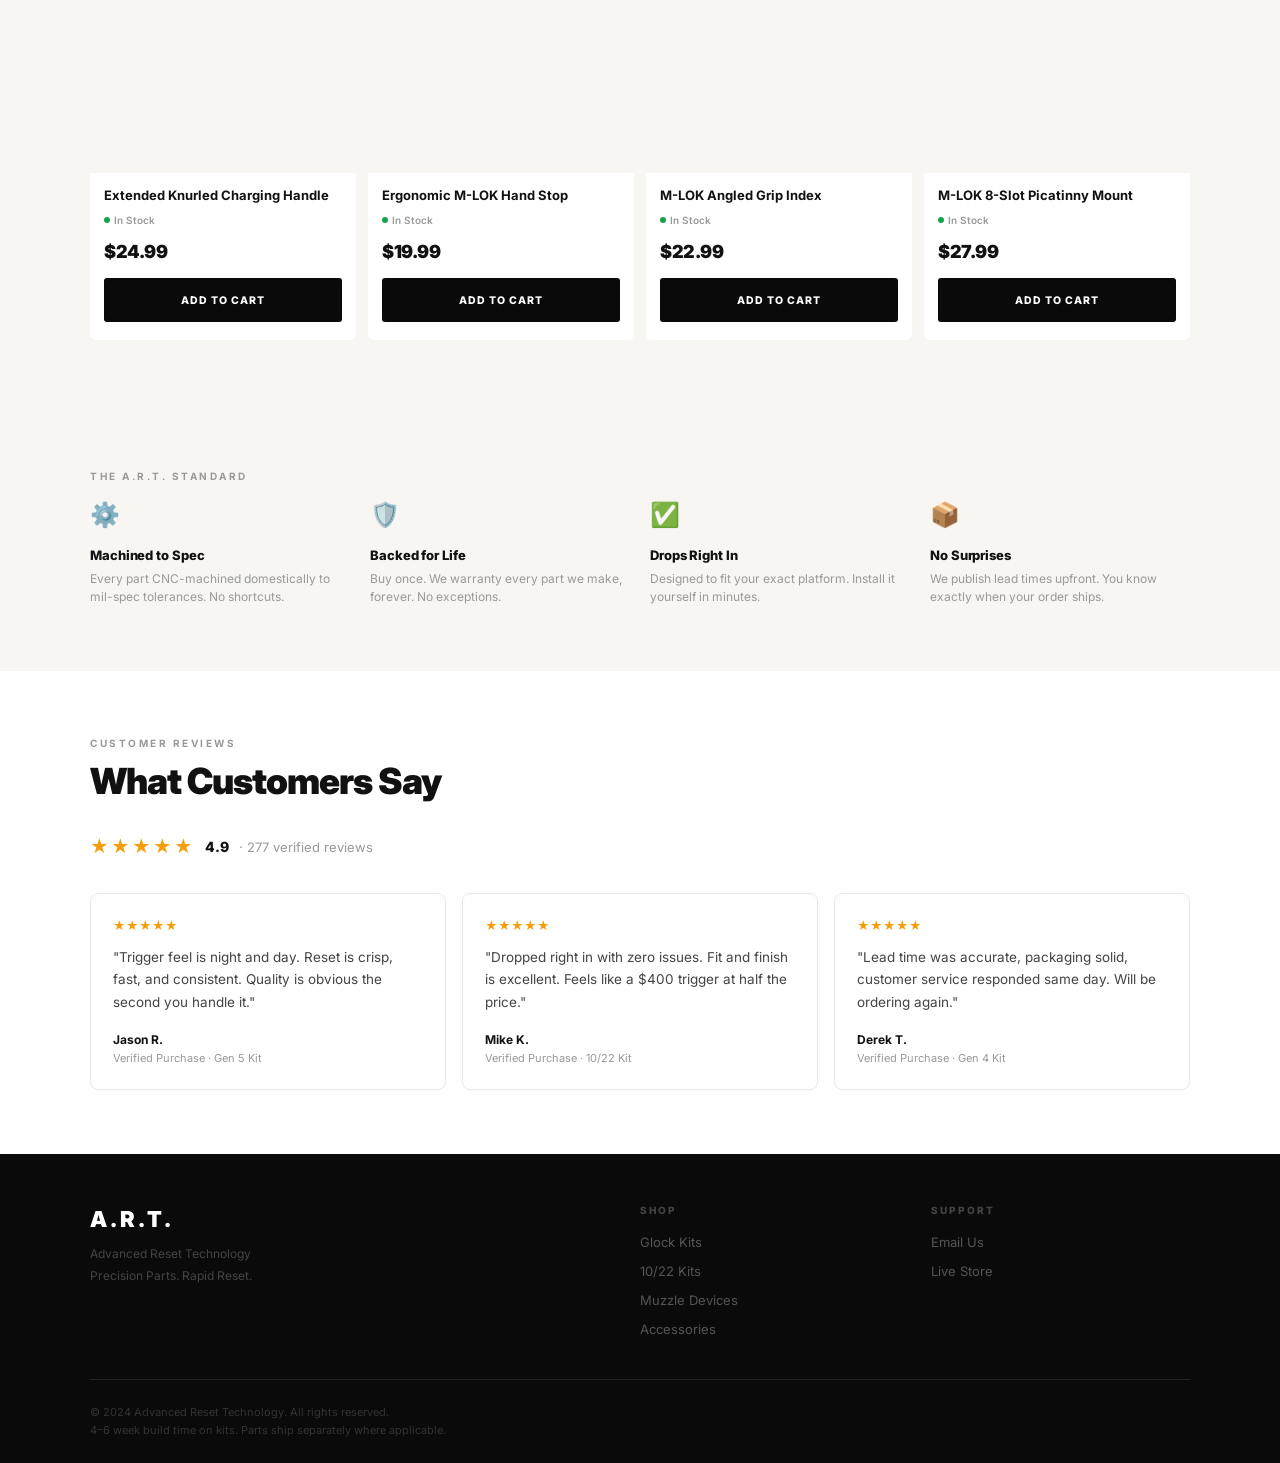
==== commit 4b2b3df3: "Implement comprehensive responsive design improvements - Add tablet navigation at 768px breakpoint (" ====
--- a/index.html
+++ b/index.html
@@ -42,7 +42,7 @@
         <h1>Built for<br/><em>Rapid Reset.</em></h1>
         <p class="hero-body">Precision trigger kits engineered for Glock and Ruger 10/22 platforms. Drop in. Pull the trigger. Feel the difference.</p>
         <div class="hero-actions">
-          <a href="#shop" class="btn-white">Shop Now</a>
+          <a href="./shop.html" class="btn-white">Shop All Products</a>
         </div>
       </div>
       <div class="hero-image">
@@ -73,35 +73,35 @@
       <p class="section-label">Find Your Fit</p>
       <h2 class="section-title">Choose Your Platform</h2>
       <div class="cat-grid">
-        <a href="#glock" class="cat-card" style="--bg:url('https://cdn11.bigcommerce.com/s-zjikhrk7dh/images/stencil/500x659/products/117/420/1__72492.1765690792.png?c=1')">
+        <a href="./shop.html?filter=glock" class="cat-card" style="--bg:url('https://cdn11.bigcommerce.com/s-zjikhrk7dh/images/stencil/500x659/products/117/420/1__72492.1765690792.png?c=1')">
           <div class="cat-overlay"></div>
           <div class="cat-body">
             <span class="cat-name">Glock</span>
             <span class="cat-link">Gen 3, 4, 5 &amp; 6/V →</span>
           </div>
         </a>
-        <a href="#ruger" class="cat-card" style="--bg:url('https://cdn11.bigcommerce.com/s-zjikhrk7dh/images/stencil/500x659/products/144/506/8C3BBDD1-0CFF-4F38-B38B-34BCB38A2FFE__69717.1769385709.jpg?c=1')">
+        <a href="./shop.html?filter=ruger" class="cat-card" style="--bg:url('https://cdn11.bigcommerce.com/s-zjikhrk7dh/images/stencil/500x659/products/144/506/8C3BBDD1-0CFF-4F38-B38B-34BCB38A2FFE__69717.1769385709.jpg?c=1')">
           <div class="cat-overlay"></div>
           <div class="cat-body">
             <span class="cat-name">Ruger 10/22</span>
             <span class="cat-link">Reset &amp; Upgrade Kits →</span>
           </div>
         </a>
-        <a href="#mp5" class="cat-card" style="--bg:url('https://cdn11.bigcommerce.com/s-zjikhrk7dh/images/stencil/500x659/products/148/515/BA82A9E7-258F-4AB9-B739-558692903280__00479.1772588010.png?c=1')">
+        <a href="./shop.html?filter=mp5" class="cat-card" style="--bg:url('https://cdn11.bigcommerce.com/s-zjikhrk7dh/images/stencil/500x659/products/148/515/BA82A9E7-258F-4AB9-B739-558692903280__00479.1772588010.png?c=1')">
           <div class="cat-overlay"></div>
           <div class="cat-body">
             <span class="cat-name">MP5-22</span>
             <span class="cat-link">HK/Umarex .22LR →</span>
           </div>
         </a>
-        <a href="#muzzle" class="cat-card" style="--bg:url('https://cdn11.bigcommerce.com/s-zjikhrk7dh/images/stencil/500x659/products/157/535/4E401AA5-04BA-4234-913A-407C84930AAE__58850.1773128990.png?c=1')">
+        <a href="./shop.html?filter=muzzle" class="cat-card" style="--bg:url('https://cdn11.bigcommerce.com/s-zjikhrk7dh/images/stencil/500x659/products/157/535/4E401AA5-04BA-4234-913A-407C84930AAE__58850.1773128990.png?c=1')">
           <div class="cat-overlay"></div>
           <div class="cat-body">
             <span class="cat-name">Muzzle Devices</span>
             <span class="cat-link">1/2"×28 Thread →</span>
           </div>
         </a>
-        <a href="#accessories" class="cat-card" style="--bg:url('https://cdn11.bigcommerce.com/s-zjikhrk7dh/images/stencil/500x659/products/154/528/40ECFFB5-7C62-4288-83C0-A7A63283A11C__93061.1773810836.png?c=1')">
+        <a href="./shop.html?filter=accessories" class="cat-card" style="--bg:url('https://cdn11.bigcommerce.com/s-zjikhrk7dh/images/stencil/500x659/products/154/528/40ECFFB5-7C62-4288-83C0-A7A63283A11C__93061.1773810836.png?c=1')">
           <div class="cat-overlay"></div>
           <div class="cat-body">
             <span class="cat-name">Accessories</span>
--- a/styles.css
+++ b/styles.css
@@ -616,13 +616,33 @@
 }
 
 /* ─── RESPONSIVE ───────────────────────────────────────────── */
+
+/* Small screen safeguards */
+@media (max-width: 320px) {
+  .container { padding: 0 16px; }
+  .hero { padding: 48px 16px 60px; }
+  .hero-text h1 { font-size: clamp(24px,8vw,36px); }
+  .trust-strip { overflow-x: auto; }
+  .filter-btn { font-size: 11px; padding: 5px 12px; }
+}
+
+@media (min-width: 600px) {
+  .cat-grid { grid-template-columns: repeat(3, 1fr); }
+}
+
 @media (min-width: 640px) {
   .product-grid { grid-template-columns: repeat(3, 1fr); }
   .review-grid  { grid-template-columns: repeat(2, 1fr); }
 }
 
+/* Tablet navigation and hero improvements */
+@media (min-width: 768px) {
+  .nav-desktop  { display: flex; }
+  .hero-text { max-width: 480px; }
+  .hero { padding: 80px 20px 88px; }
+}
+
 @media (min-width: 960px) {
-  .nav-desktop  { display: flex; }
   .product-grid { grid-template-columns: repeat(4, 1fr); }
   .review-grid  { grid-template-columns: repeat(3, 1fr); }
   .cat-grid     { grid-template-columns: repeat(4, 1fr); }
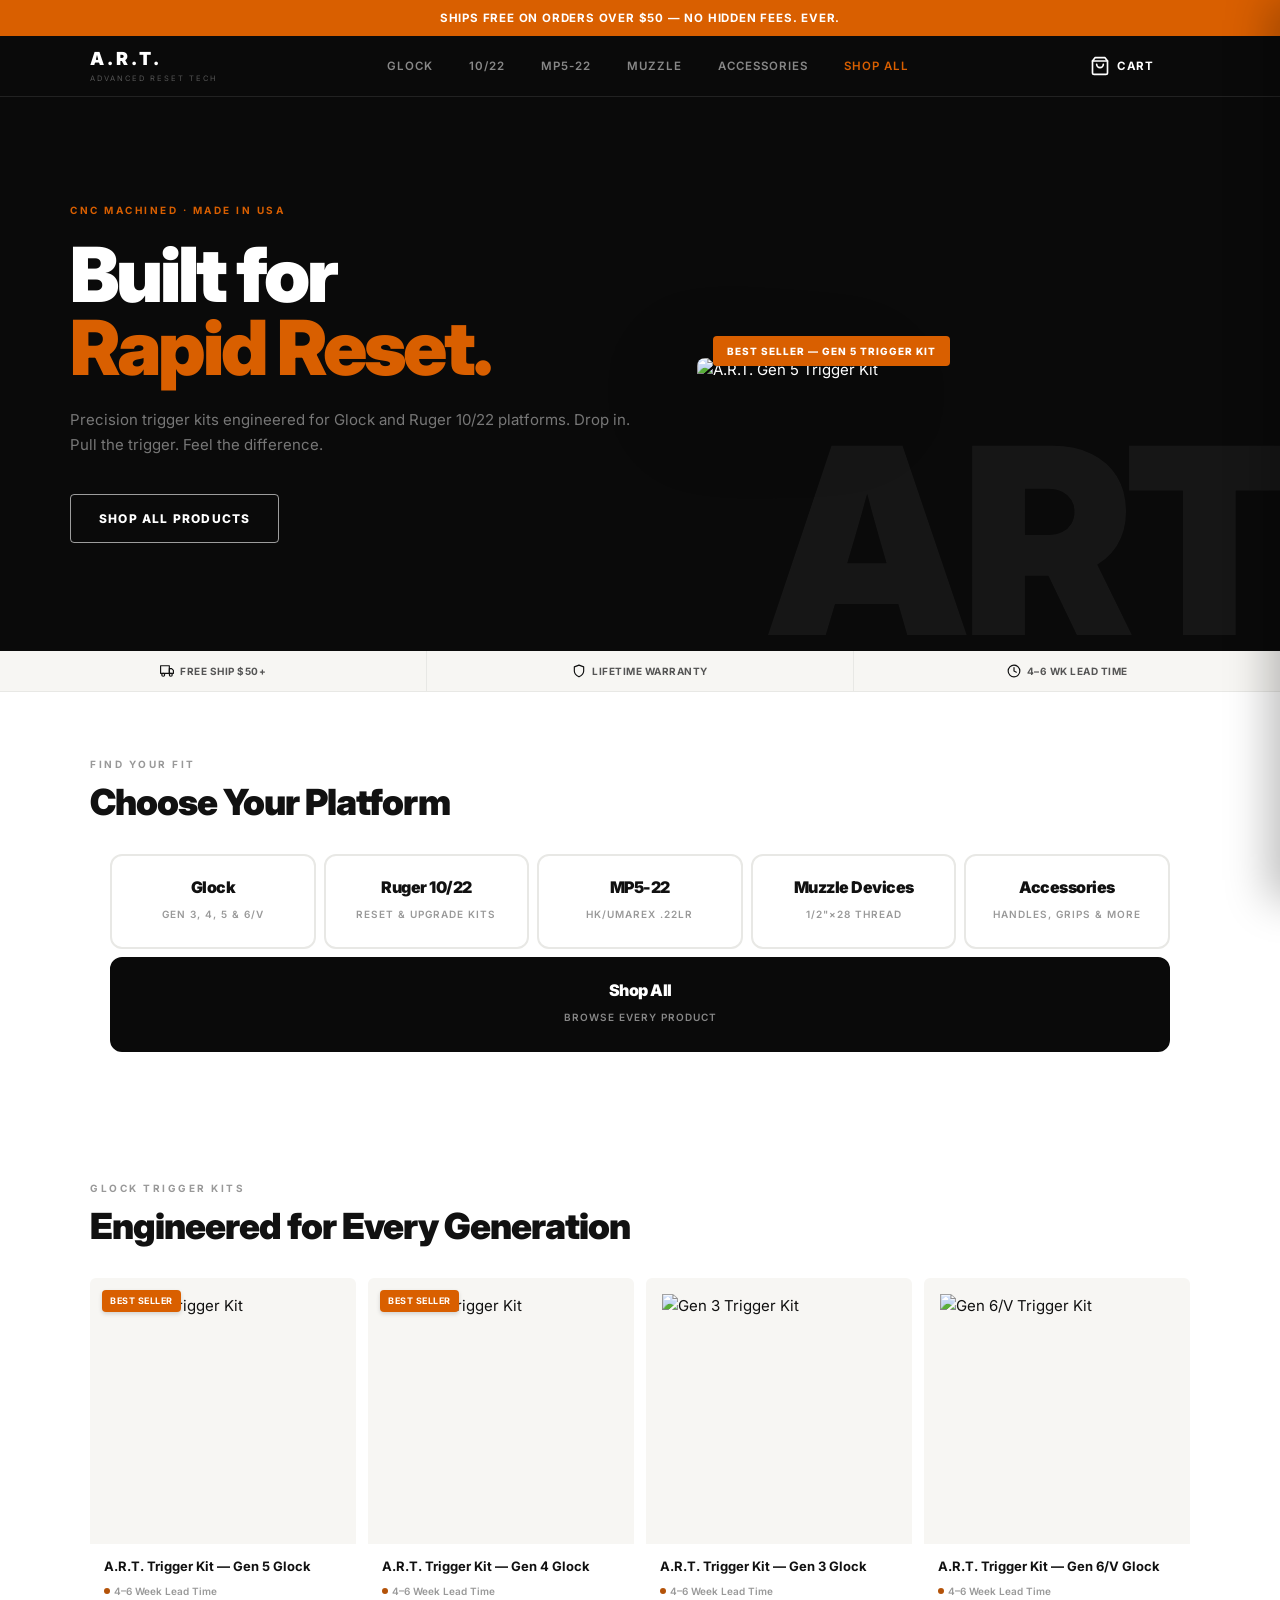
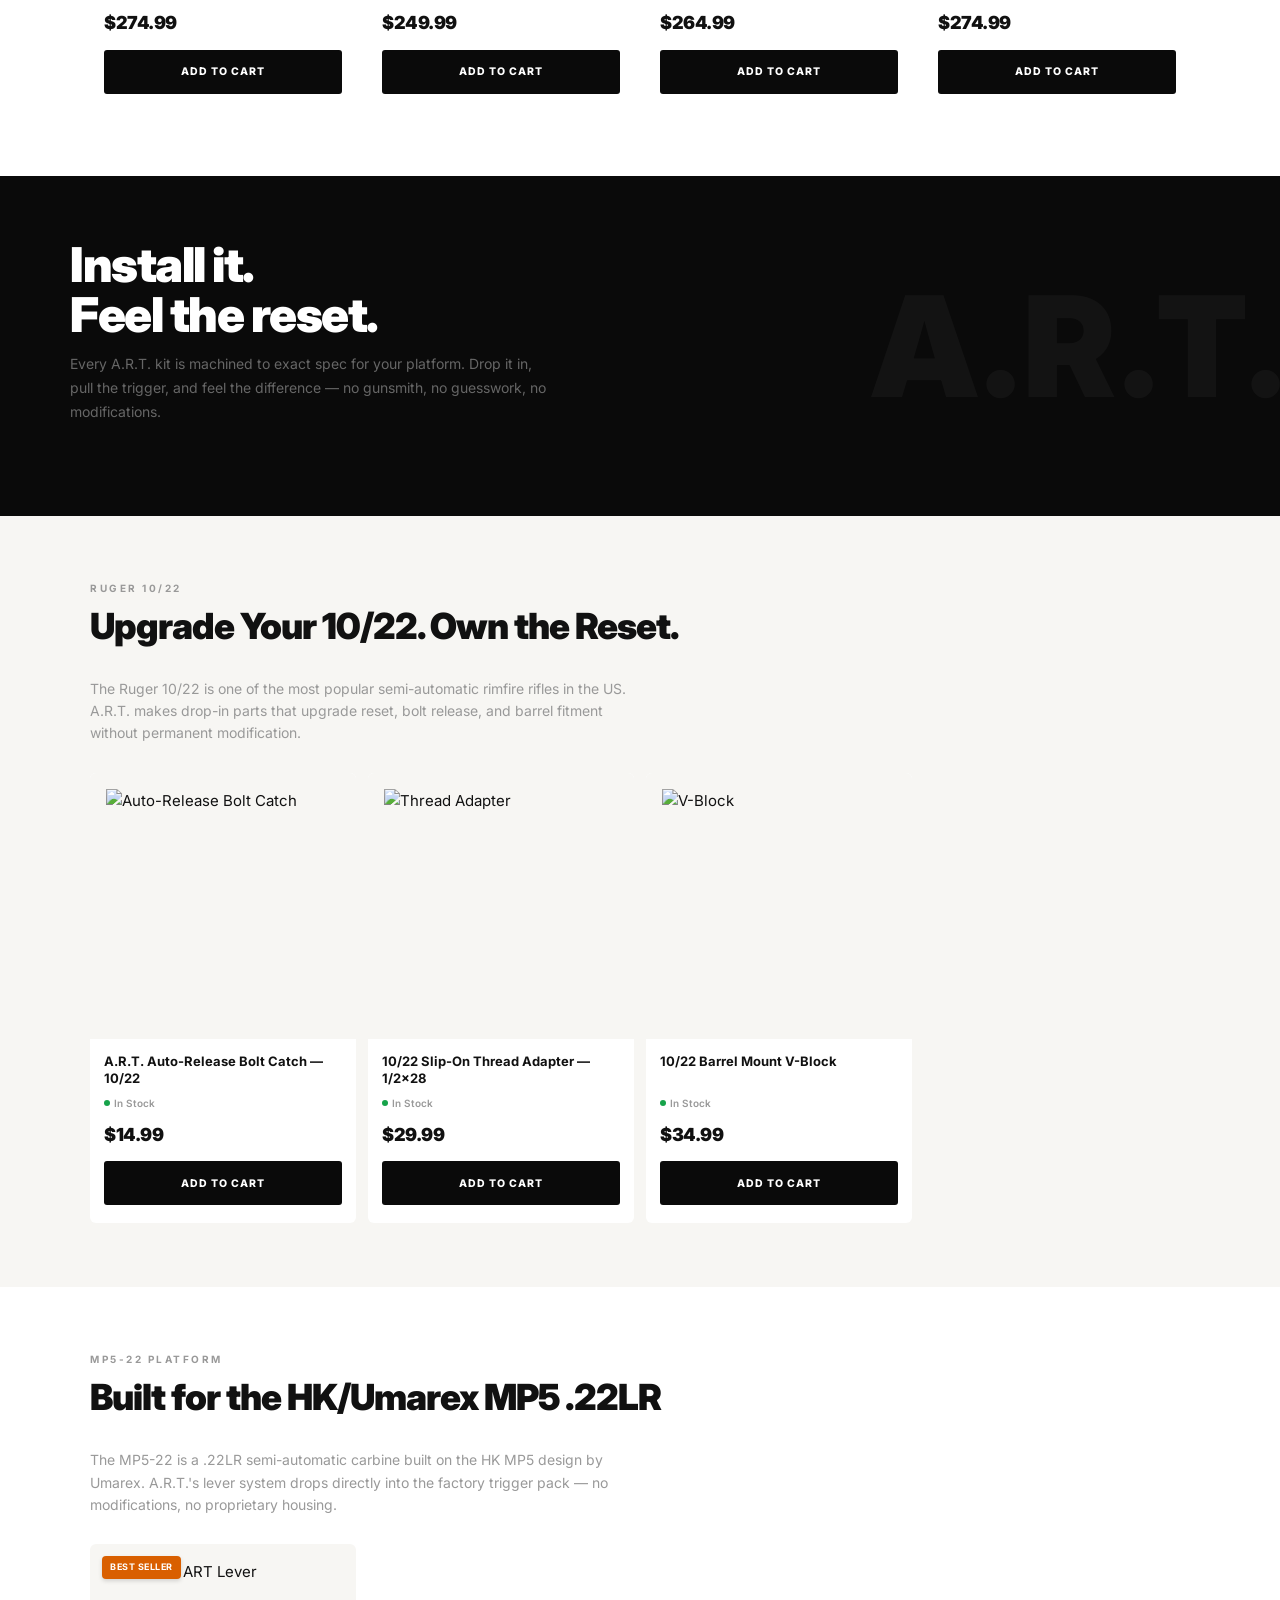
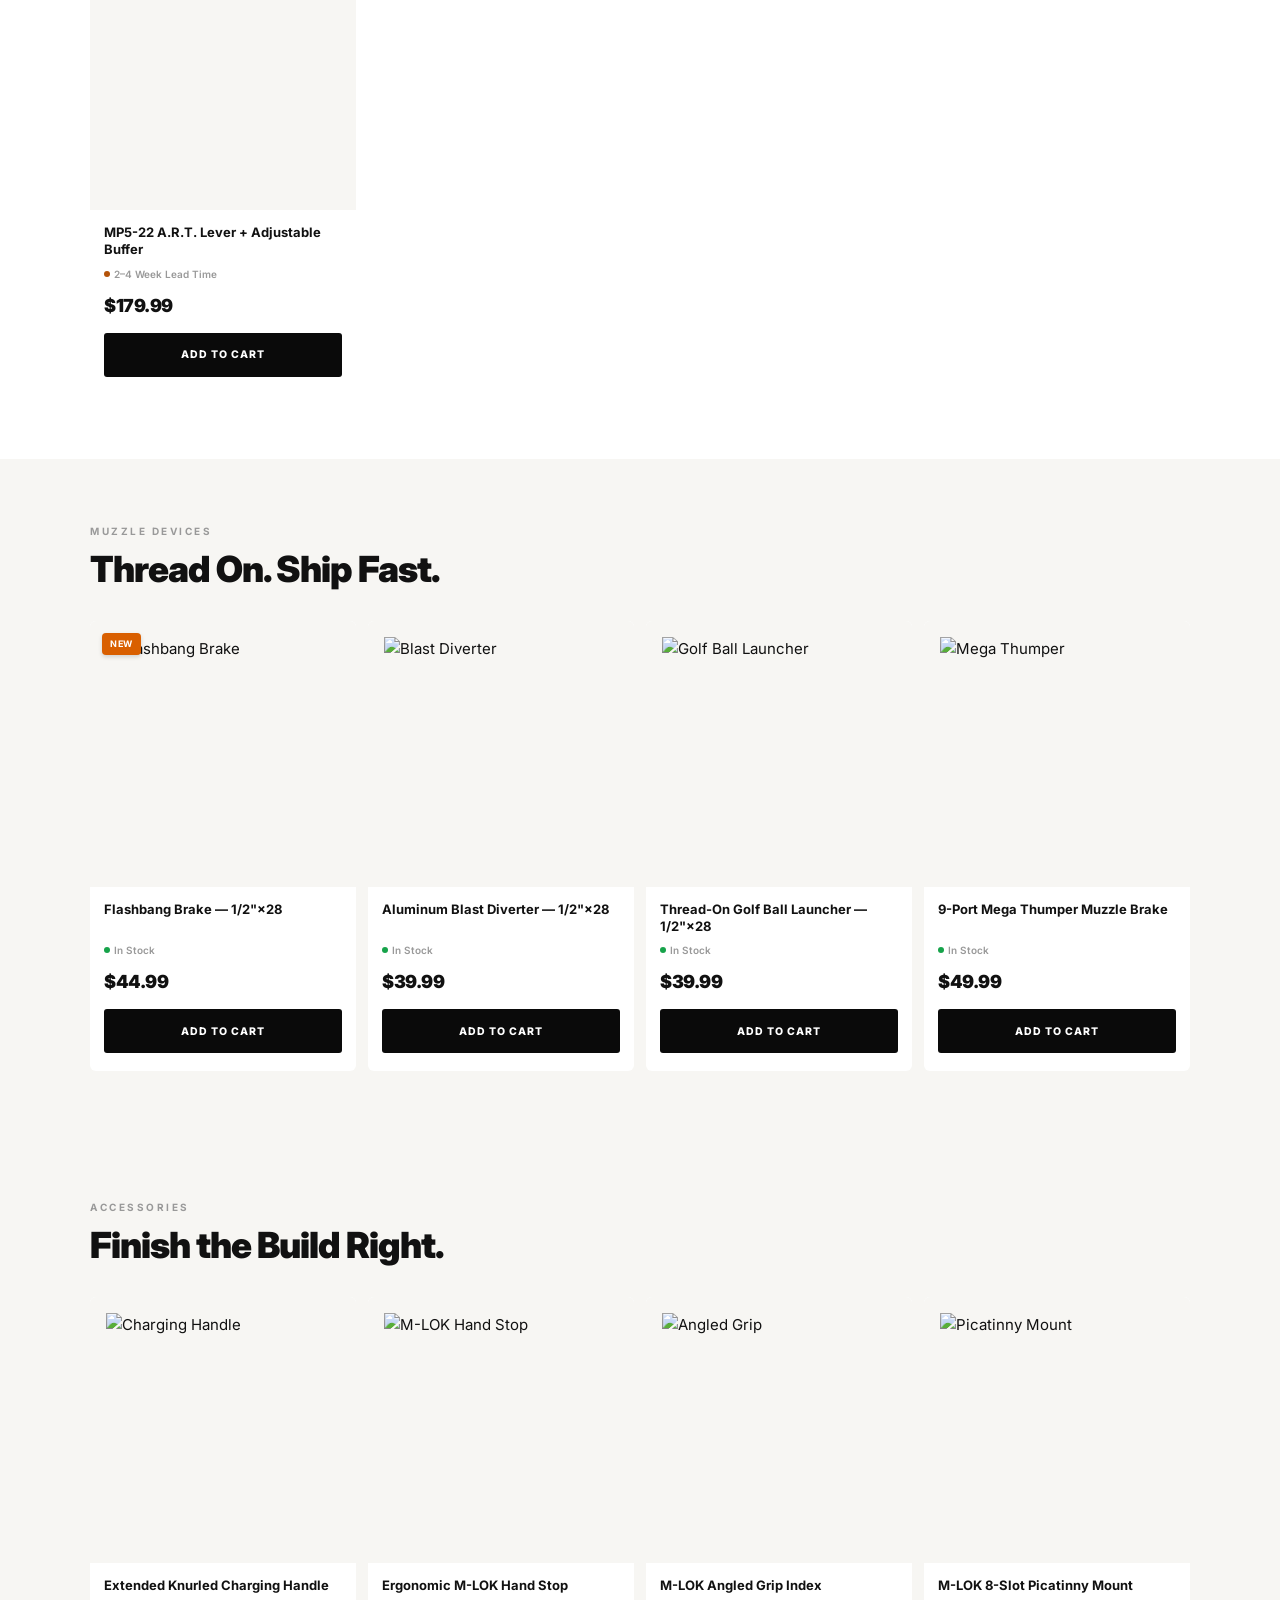
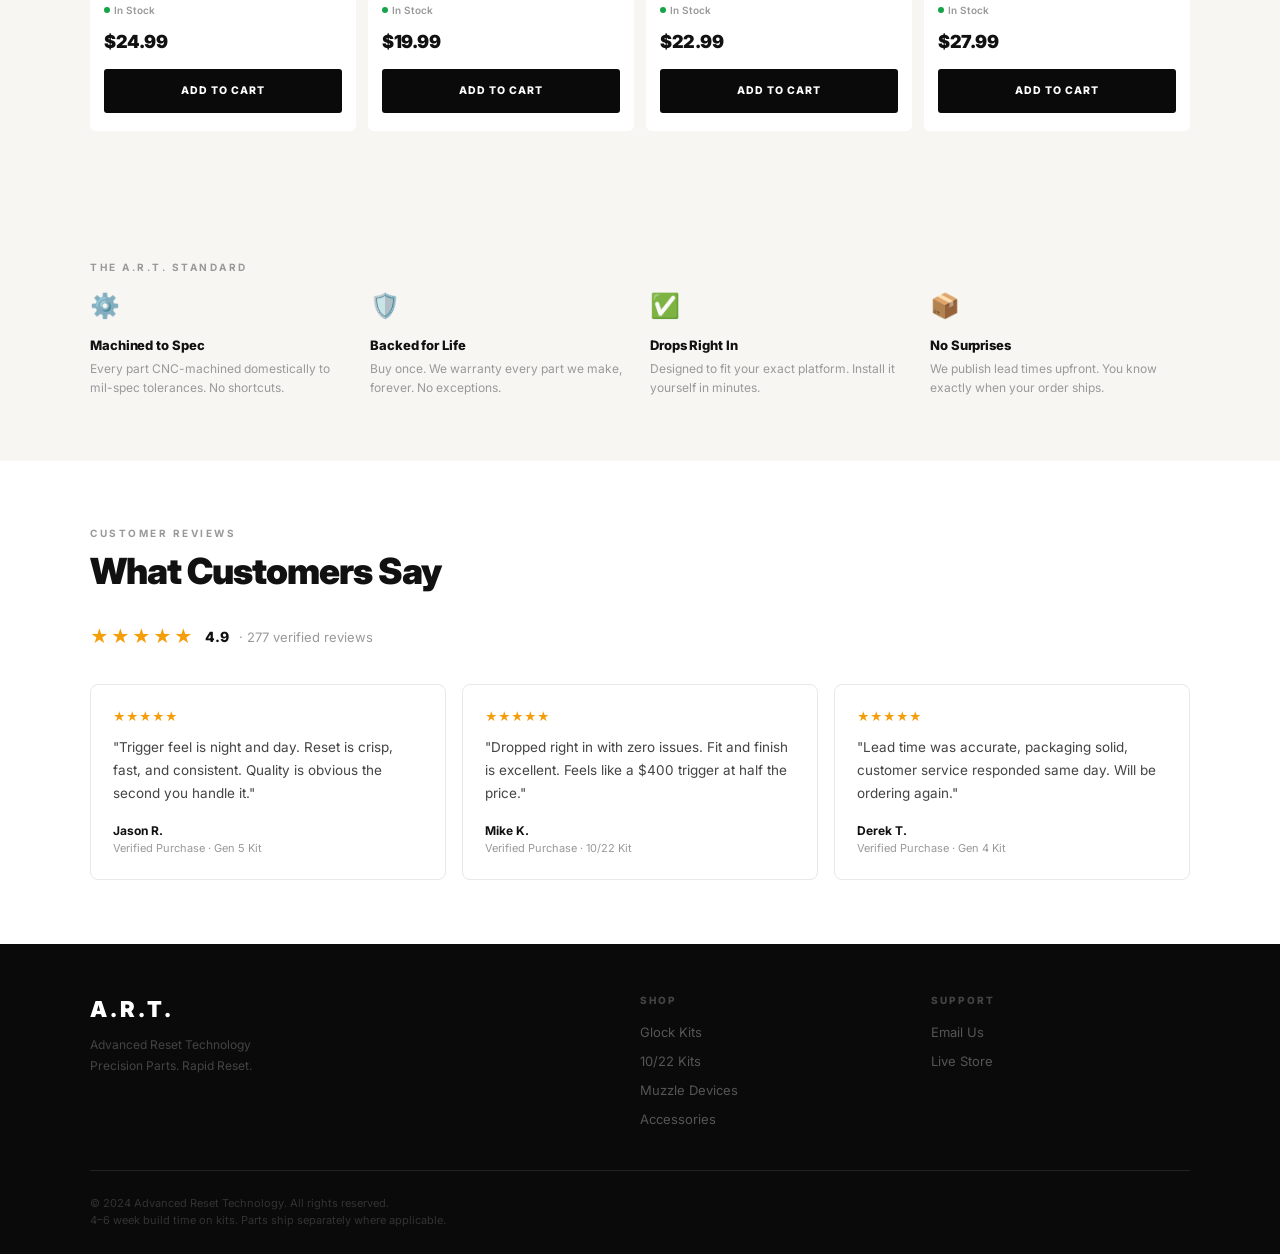
==== commit a23196ab: "Redesign platform selection and improve badge UI - Convert "Choose Your Platform" from grid cards to" ====
--- a/index.html
+++ b/index.html
@@ -72,48 +72,30 @@
     <div class="container">
       <p class="section-label">Find Your Fit</p>
       <h2 class="section-title">Choose Your Platform</h2>
-      <div class="cat-grid">
-        <a href="./shop.html?filter=glock" class="cat-card" style="--bg:url('https://cdn11.bigcommerce.com/s-zjikhrk7dh/images/stencil/500x659/products/117/420/1__72492.1765690792.png?c=1')">
-          <div class="cat-overlay"></div>
-          <div class="cat-body">
-            <span class="cat-name">Glock</span>
-            <span class="cat-link">Gen 3, 4, 5 &amp; 6/V →</span>
-          </div>
-        </a>
-        <a href="./shop.html?filter=ruger" class="cat-card" style="--bg:url('https://cdn11.bigcommerce.com/s-zjikhrk7dh/images/stencil/500x659/products/144/506/8C3BBDD1-0CFF-4F38-B38B-34BCB38A2FFE__69717.1769385709.jpg?c=1')">
-          <div class="cat-overlay"></div>
-          <div class="cat-body">
-            <span class="cat-name">Ruger 10/22</span>
-            <span class="cat-link">Reset &amp; Upgrade Kits →</span>
-          </div>
-        </a>
-        <a href="./shop.html?filter=mp5" class="cat-card" style="--bg:url('https://cdn11.bigcommerce.com/s-zjikhrk7dh/images/stencil/500x659/products/148/515/BA82A9E7-258F-4AB9-B739-558692903280__00479.1772588010.png?c=1')">
-          <div class="cat-overlay"></div>
-          <div class="cat-body">
-            <span class="cat-name">MP5-22</span>
-            <span class="cat-link">HK/Umarex .22LR →</span>
-          </div>
-        </a>
-        <a href="./shop.html?filter=muzzle" class="cat-card" style="--bg:url('https://cdn11.bigcommerce.com/s-zjikhrk7dh/images/stencil/500x659/products/157/535/4E401AA5-04BA-4234-913A-407C84930AAE__58850.1773128990.png?c=1')">
-          <div class="cat-overlay"></div>
-          <div class="cat-body">
-            <span class="cat-name">Muzzle Devices</span>
-            <span class="cat-link">1/2"×28 Thread →</span>
-          </div>
-        </a>
-        <a href="./shop.html?filter=accessories" class="cat-card" style="--bg:url('https://cdn11.bigcommerce.com/s-zjikhrk7dh/images/stencil/500x659/products/154/528/40ECFFB5-7C62-4288-83C0-A7A63283A11C__93061.1773810836.png?c=1')">
-          <div class="cat-overlay"></div>
-          <div class="cat-body">
-            <span class="cat-name">Accessories</span>
-            <span class="cat-link">Handles, Grips &amp; More →</span>
-          </div>
-        </a>
-        <a href="./shop.html" class="cat-card" style="background:#111;">
-          <div class="cat-overlay" style="background:linear-gradient(135deg,rgba(217,95,0,0.25),rgba(0,0,0,0.8))"></div>
-          <div class="cat-body">
-            <span class="cat-name">Shop All</span>
-            <span class="cat-link">Browse Every Product →</span>
-          </div>
+      <div class="platform-bar">
+        <a href="./shop.html?filter=glock" class="platform-btn">
+          <span class="platform-name">Glock</span>
+          <span class="platform-desc">Gen 3, 4, 5 & 6/V</span>
+        </a>
+        <a href="./shop.html?filter=ruger" class="platform-btn">
+          <span class="platform-name">Ruger 10/22</span>
+          <span class="platform-desc">Reset & Upgrade Kits</span>
+        </a>
+        <a href="./shop.html?filter=mp5" class="platform-btn">
+          <span class="platform-name">MP5-22</span>
+          <span class="platform-desc">HK/Umarex .22LR</span>
+        </a>
+        <a href="./shop.html?filter=muzzle" class="platform-btn">
+          <span class="platform-name">Muzzle Devices</span>
+          <span class="platform-desc">1/2"×28 Thread</span>
+        </a>
+        <a href="./shop.html?filter=accessories" class="platform-btn">
+          <span class="platform-name">Accessories</span>
+          <span class="platform-desc">Handles, Grips & More</span>
+        </a>
+        <a href="./shop.html" class="platform-btn platform-btn-all">
+          <span class="platform-name">Shop All</span>
+          <span class="platform-desc">Browse Every Product</span>
         </a>
       </div>
     </div>
--- a/styles.css
+++ b/styles.css
@@ -323,9 +323,101 @@
   display: block;
 }
 
+/* ─── NEW PLATFORM BAR ─────────────────────────────────────── */
+.platform-bar {
+  display: flex;
+  flex-wrap: wrap;
+  gap: 8px;
+  max-width: 1140px;
+  margin: 0 auto;
+  padding: 0 20px;
+}
+
+.platform-btn {
+  flex: 1;
+  min-width: 140px;
+  background: var(--white);
+  border: 2px solid var(--subtle);
+  border-radius: 12px;
+  padding: 18px 14px;
+  transition: all .2s;
+  text-align: center;
+  position: relative;
+  overflow: hidden;
+  -webkit-tap-highlight-color: transparent;
+}
+
+.platform-btn:hover {
+  border-color: var(--orange);
+  transform: translateY(-2px);
+  box-shadow: 0 4px 12px rgba(0,0,0,0.1);
+}
+
+.platform-btn:active {
+  transform: translateY(0);
+  opacity: 0.9;
+}
+
+.platform-btn-all {
+  background: var(--black);
+  border-color: var(--black);
+}
+.platform-btn-all .platform-name { color: var(--white); }
+.platform-btn-all .platform-desc { color: #888; }
+.platform-btn-all:hover {
+  background: var(--orange);
+  border-color: var(--orange);
+}
+
+.platform-name {
+  font-size: 15px;
+  font-weight: 900;
+  color: var(--text);
+  display: block;
+  margin-bottom: 4px;
+  letter-spacing: -0.5px;
+  line-height: 1.2;
+}
+
+.platform-desc {
+  font-size: 10px;
+  color: var(--muted);
+  font-weight: 600;
+  text-transform: uppercase;
+  letter-spacing: 1px;
+  line-height: 1.3;
+}
+
 /* ─── PRODUCTS ─────────────────────────────────────────────── */
 .products { padding: 64px 0; }
 .products-alt { background: var(--off); }
+
+/* Product Badges */
+.badge {
+  position: absolute;
+  top: 12px;
+  left: 12px;
+  background: var(--orange);
+  color: var(--white);
+  font-size: 9px;
+  font-weight: 700;
+  padding: 4px 8px;
+  border-radius: 4px;
+  text-transform: uppercase;
+  letter-spacing: 0.5px;
+  z-index: 2;
+  box-shadow: 0 2px 4px rgba(0,0,0,0.15);
+}
+
+.badge-hot {
+  background: var(--orange);
+  animation: pulse 2s infinite;
+}
+
+@keyframes pulse {
+  0%, 100% { transform: scale(1); }
+  50% { transform: scale(1.05); }
+}
 
 .product-grid {
   display: grid;
@@ -624,6 +716,10 @@
   .hero-text h1 { font-size: clamp(24px,8vw,36px); }
   .trust-strip { overflow-x: auto; }
   .filter-btn { font-size: 11px; padding: 5px 12px; }
+  .platform-bar { padding: 0 16px; gap: 6px; }
+  .platform-btn { min-width: 120px; padding: 14px 10px; }
+  .platform-name { font-size: 14px; }
+  .platform-desc { font-size: 9px; }
 }
 
 @media (min-width: 600px) {
@@ -640,6 +736,8 @@
   .nav-desktop  { display: flex; }
   .hero-text { max-width: 480px; }
   .hero { padding: 80px 20px 88px; }
+  .platform-btn { min-width: 180px; padding: 22px 18px; }
+  .platform-name { font-size: 16px; }
 }
 
 @media (min-width: 960px) {
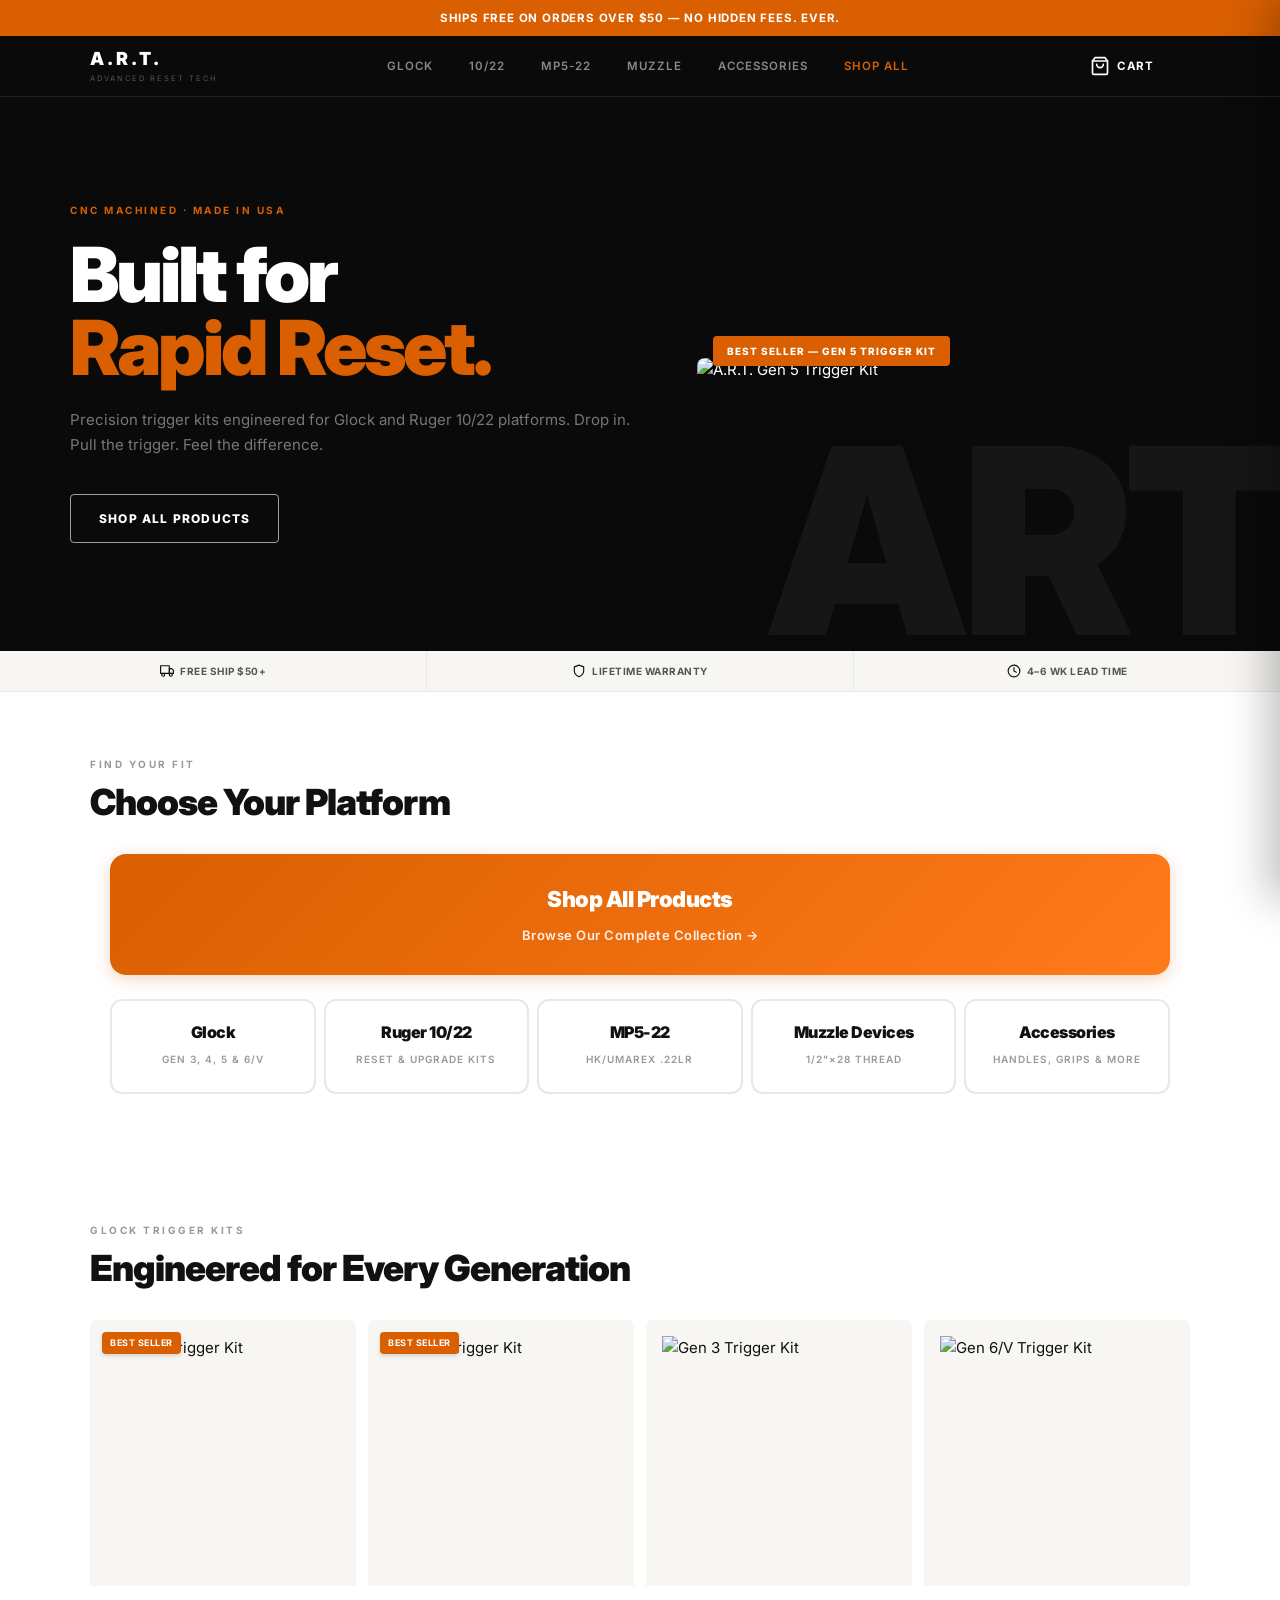
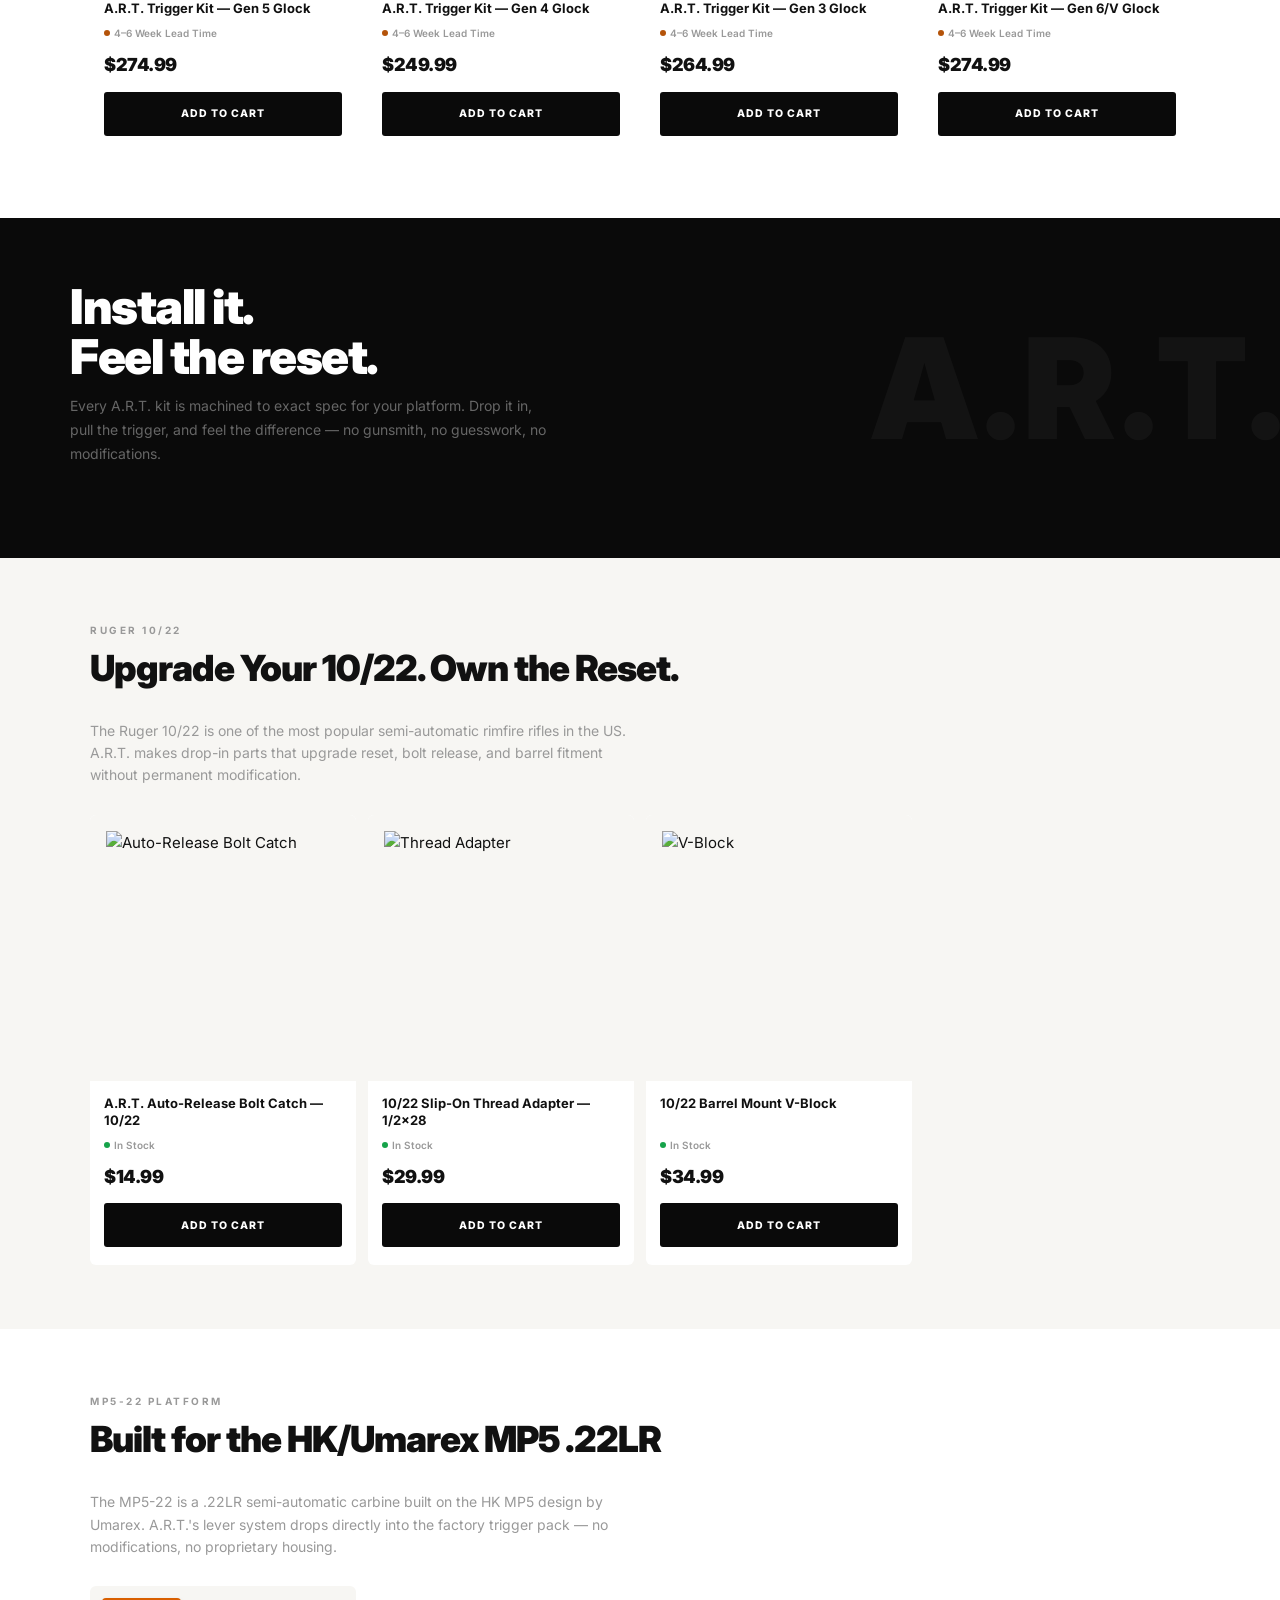
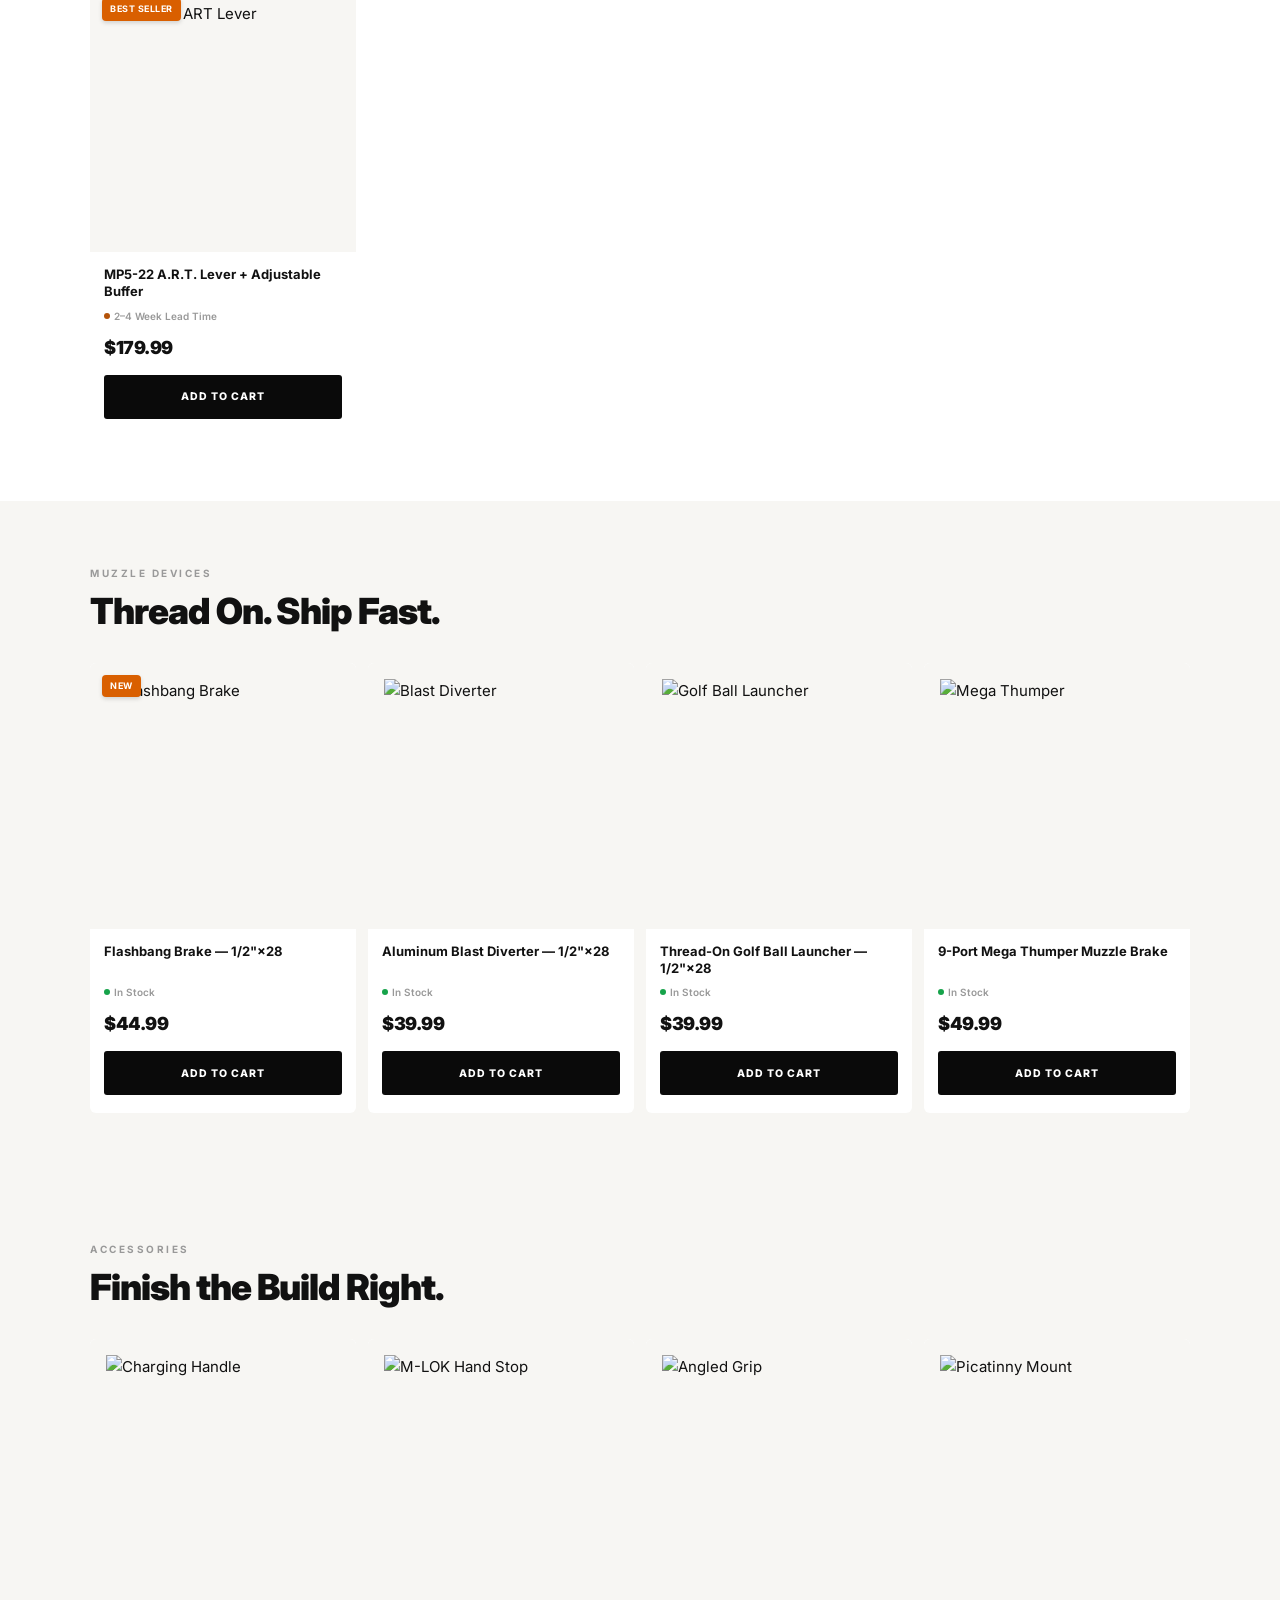
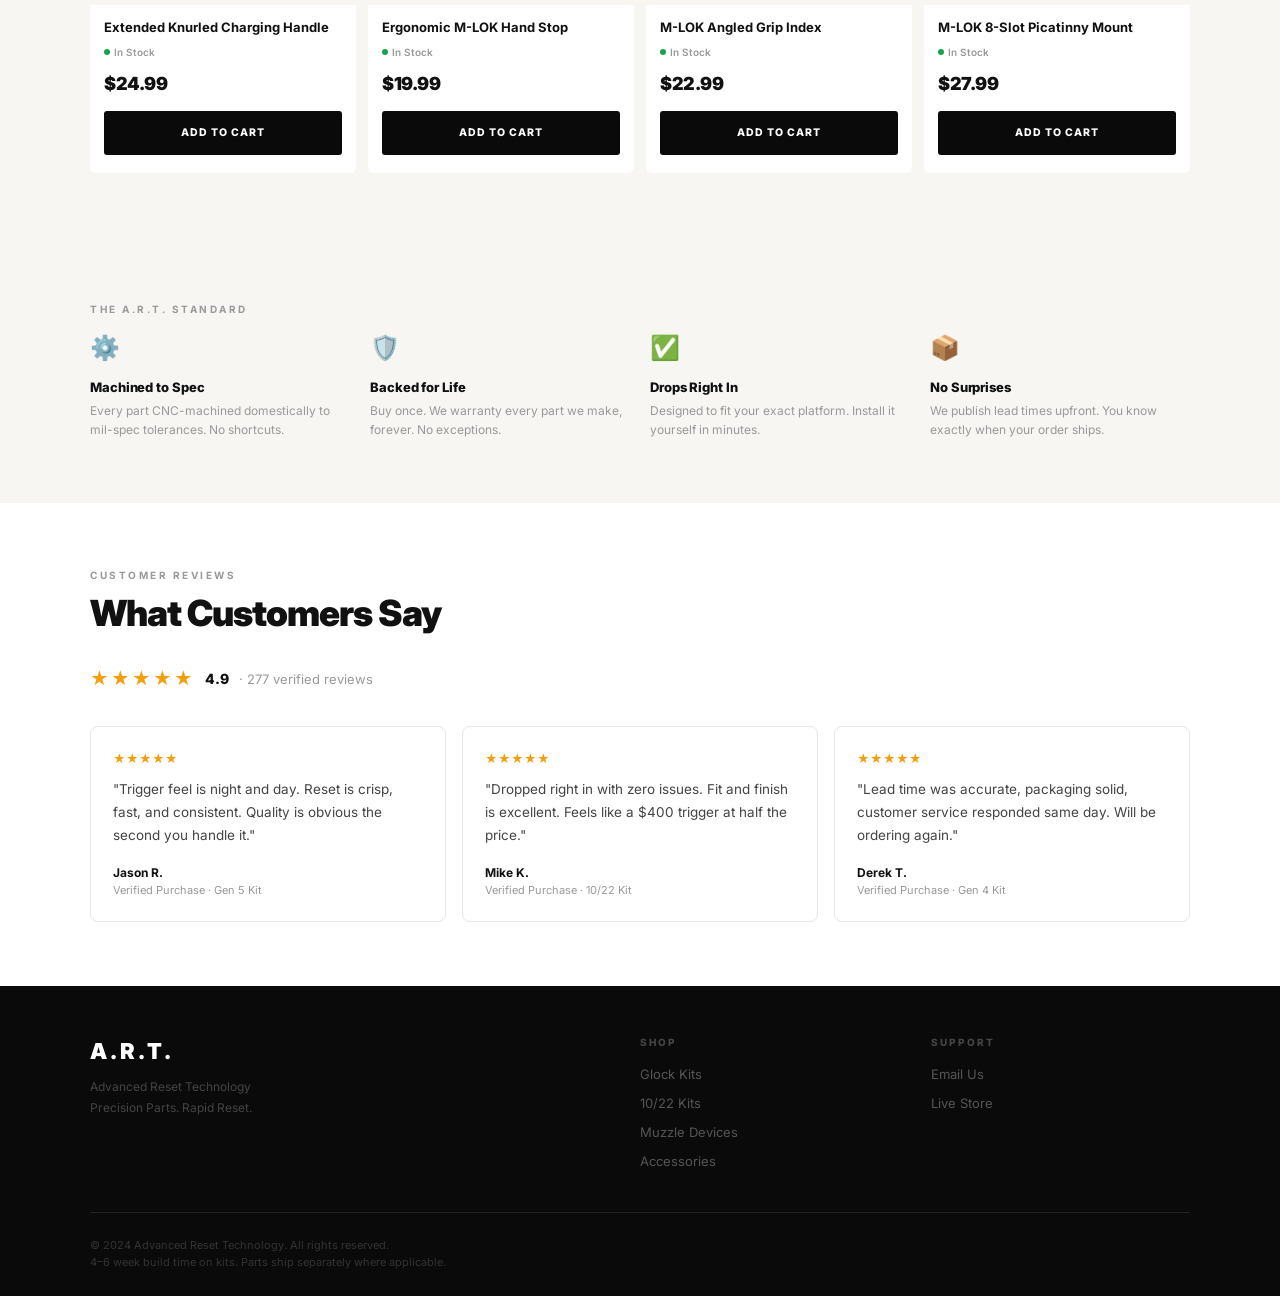
==== commit 3cf52dd4: "Move Shop All button above platform selection - Create prominent Shop All button at top with gradien" ====
--- a/index.html
+++ b/index.html
@@ -72,6 +72,15 @@
     <div class="container">
       <p class="section-label">Find Your Fit</p>
       <h2 class="section-title">Choose Your Platform</h2>
+      <!-- Shop All - Prominent Top Button -->
+      <div class="shop-all-bar">
+        <a href="./shop.html" class="shop-all-btn">
+          <span class="shop-all-name">Shop All Products</span>
+          <span class="shop-all-desc">Browse Our Complete Collection →</span>
+        </a>
+      </div>
+
+      <!-- Platform Selection -->
       <div class="platform-bar">
         <a href="./shop.html?filter=glock" class="platform-btn">
           <span class="platform-name">Glock</span>
@@ -92,10 +101,6 @@
         <a href="./shop.html?filter=accessories" class="platform-btn">
           <span class="platform-name">Accessories</span>
           <span class="platform-desc">Handles, Grips & More</span>
-        </a>
-        <a href="./shop.html" class="platform-btn platform-btn-all">
-          <span class="platform-name">Shop All</span>
-          <span class="platform-desc">Browse Every Product</span>
         </a>
       </div>
     </div>
--- a/styles.css
+++ b/styles.css
@@ -323,7 +323,52 @@
   display: block;
 }
 
-/* ─── NEW PLATFORM BAR ─────────────────────────────────────── */
+/* ─── SHOP ALL BUTTON ──────────────────────────────────────── */
+.shop-all-bar {
+  max-width: 1140px;
+  margin: 0 auto 24px;
+  padding: 0 20px;
+}
+
+.shop-all-btn {
+  display: block;
+  width: 100%;
+  background: linear-gradient(135deg, var(--orange) 0%, #ff7a1a 100%);
+  color: var(--white);
+  border-radius: 16px;
+  padding: 24px 20px;
+  text-align: center;
+  transition: all .3s;
+  position: relative;
+  overflow: hidden;
+  box-shadow: 0 4px 16px rgba(217,95,0,0.25);
+}
+
+.shop-all-btn:hover {
+  transform: translateY(-3px);
+  box-shadow: 0 8px 24px rgba(217,95,0,0.35);
+}
+
+.shop-all-btn:active {
+  transform: translateY(-1px);
+}
+
+.shop-all-name {
+  font-size: 20px;
+  font-weight: 900;
+  display: block;
+  margin-bottom: 6px;
+  letter-spacing: -0.5px;
+}
+
+.shop-all-desc {
+  font-size: 13px;
+  font-weight: 600;
+  opacity: 0.9;
+  letter-spacing: 0.5px;
+}
+
+/* ─── PLATFORM BAR ─────────────────────────────────────────── */
 .platform-bar {
   display: flex;
   flex-wrap: wrap;
@@ -358,16 +403,6 @@
   opacity: 0.9;
 }
 
-.platform-btn-all {
-  background: var(--black);
-  border-color: var(--black);
-}
-.platform-btn-all .platform-name { color: var(--white); }
-.platform-btn-all .platform-desc { color: #888; }
-.platform-btn-all:hover {
-  background: var(--orange);
-  border-color: var(--orange);
-}
 
 .platform-name {
   font-size: 15px;
@@ -716,6 +751,10 @@
   .hero-text h1 { font-size: clamp(24px,8vw,36px); }
   .trust-strip { overflow-x: auto; }
   .filter-btn { font-size: 11px; padding: 5px 12px; }
+  .shop-all-bar { padding: 0 16px; margin-bottom: 20px; }
+  .shop-all-btn { padding: 20px 16px; }
+  .shop-all-name { font-size: 18px; }
+  .shop-all-desc { font-size: 12px; }
   .platform-bar { padding: 0 16px; gap: 6px; }
   .platform-btn { min-width: 120px; padding: 14px 10px; }
   .platform-name { font-size: 14px; }
@@ -736,6 +775,8 @@
   .nav-desktop  { display: flex; }
   .hero-text { max-width: 480px; }
   .hero { padding: 80px 20px 88px; }
+  .shop-all-btn { padding: 28px 24px; }
+  .shop-all-name { font-size: 22px; }
   .platform-btn { min-width: 180px; padding: 22px 18px; }
   .platform-name { font-size: 16px; }
 }
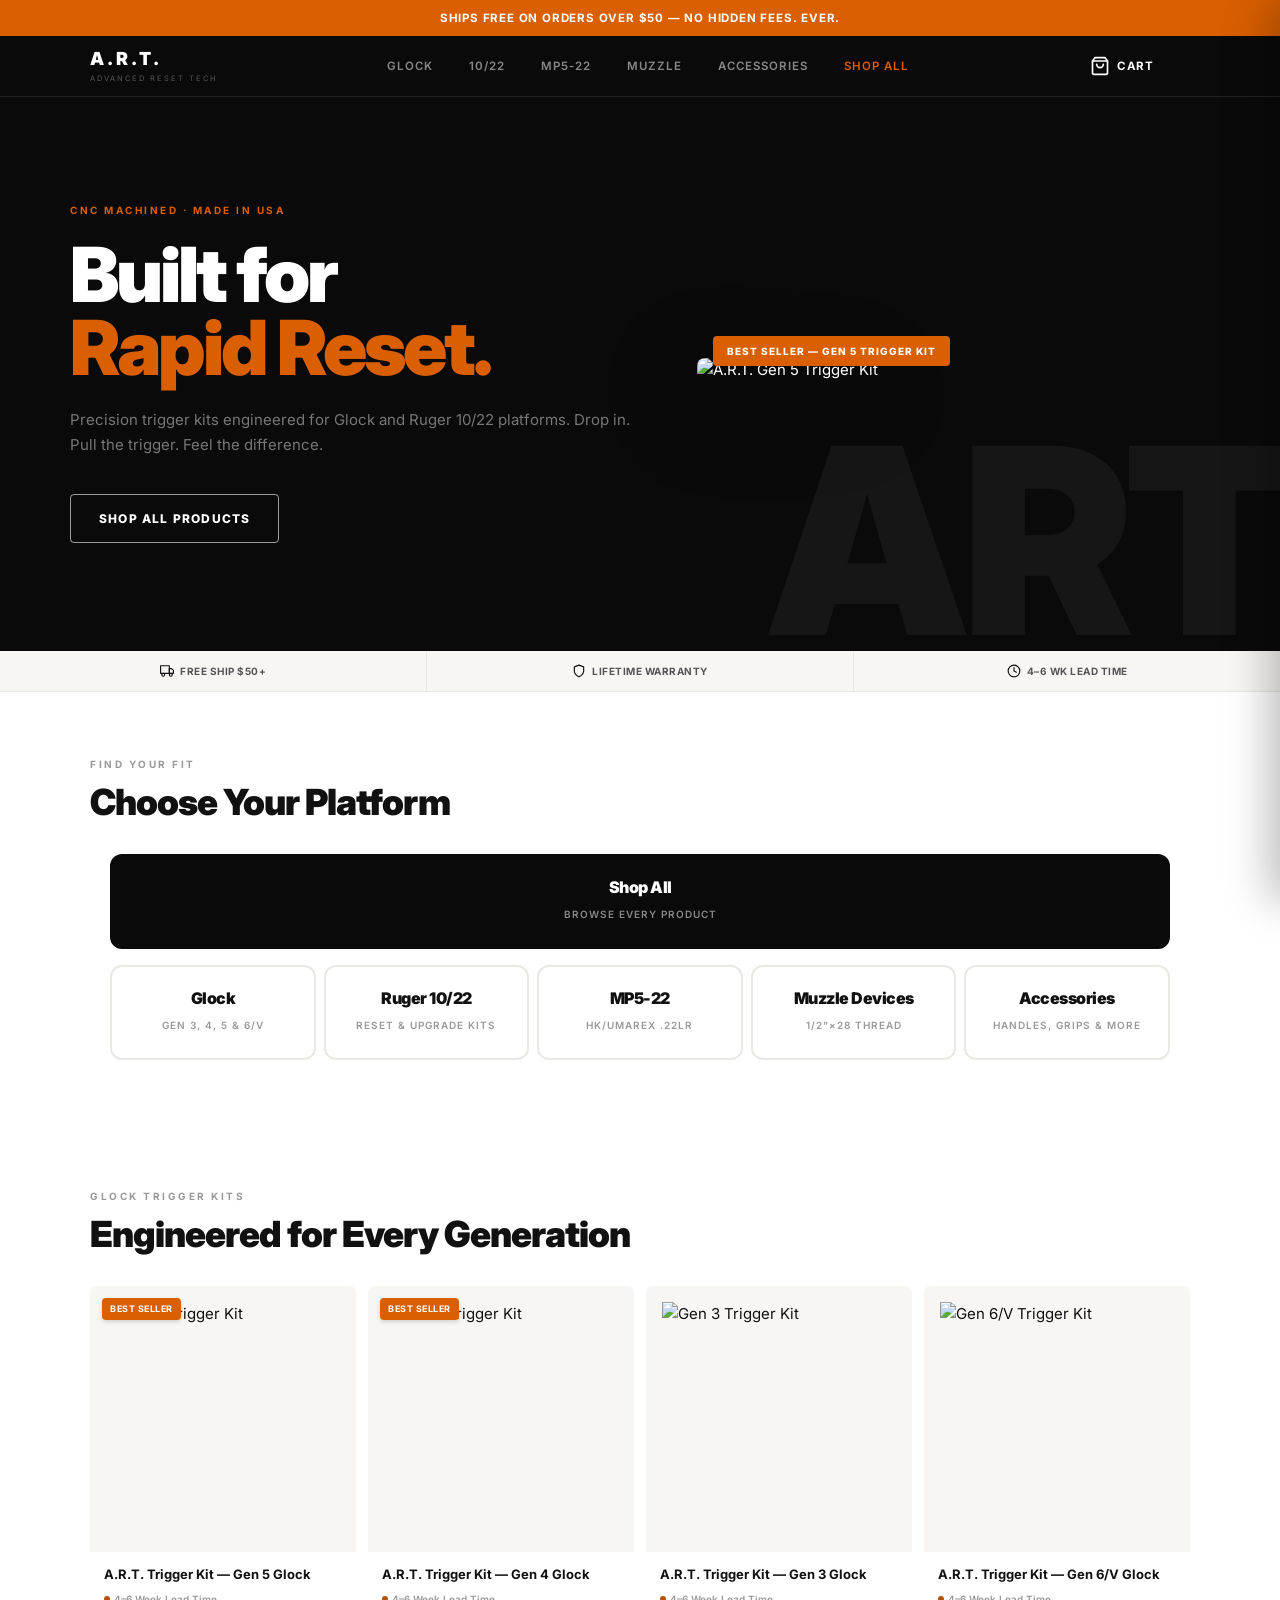
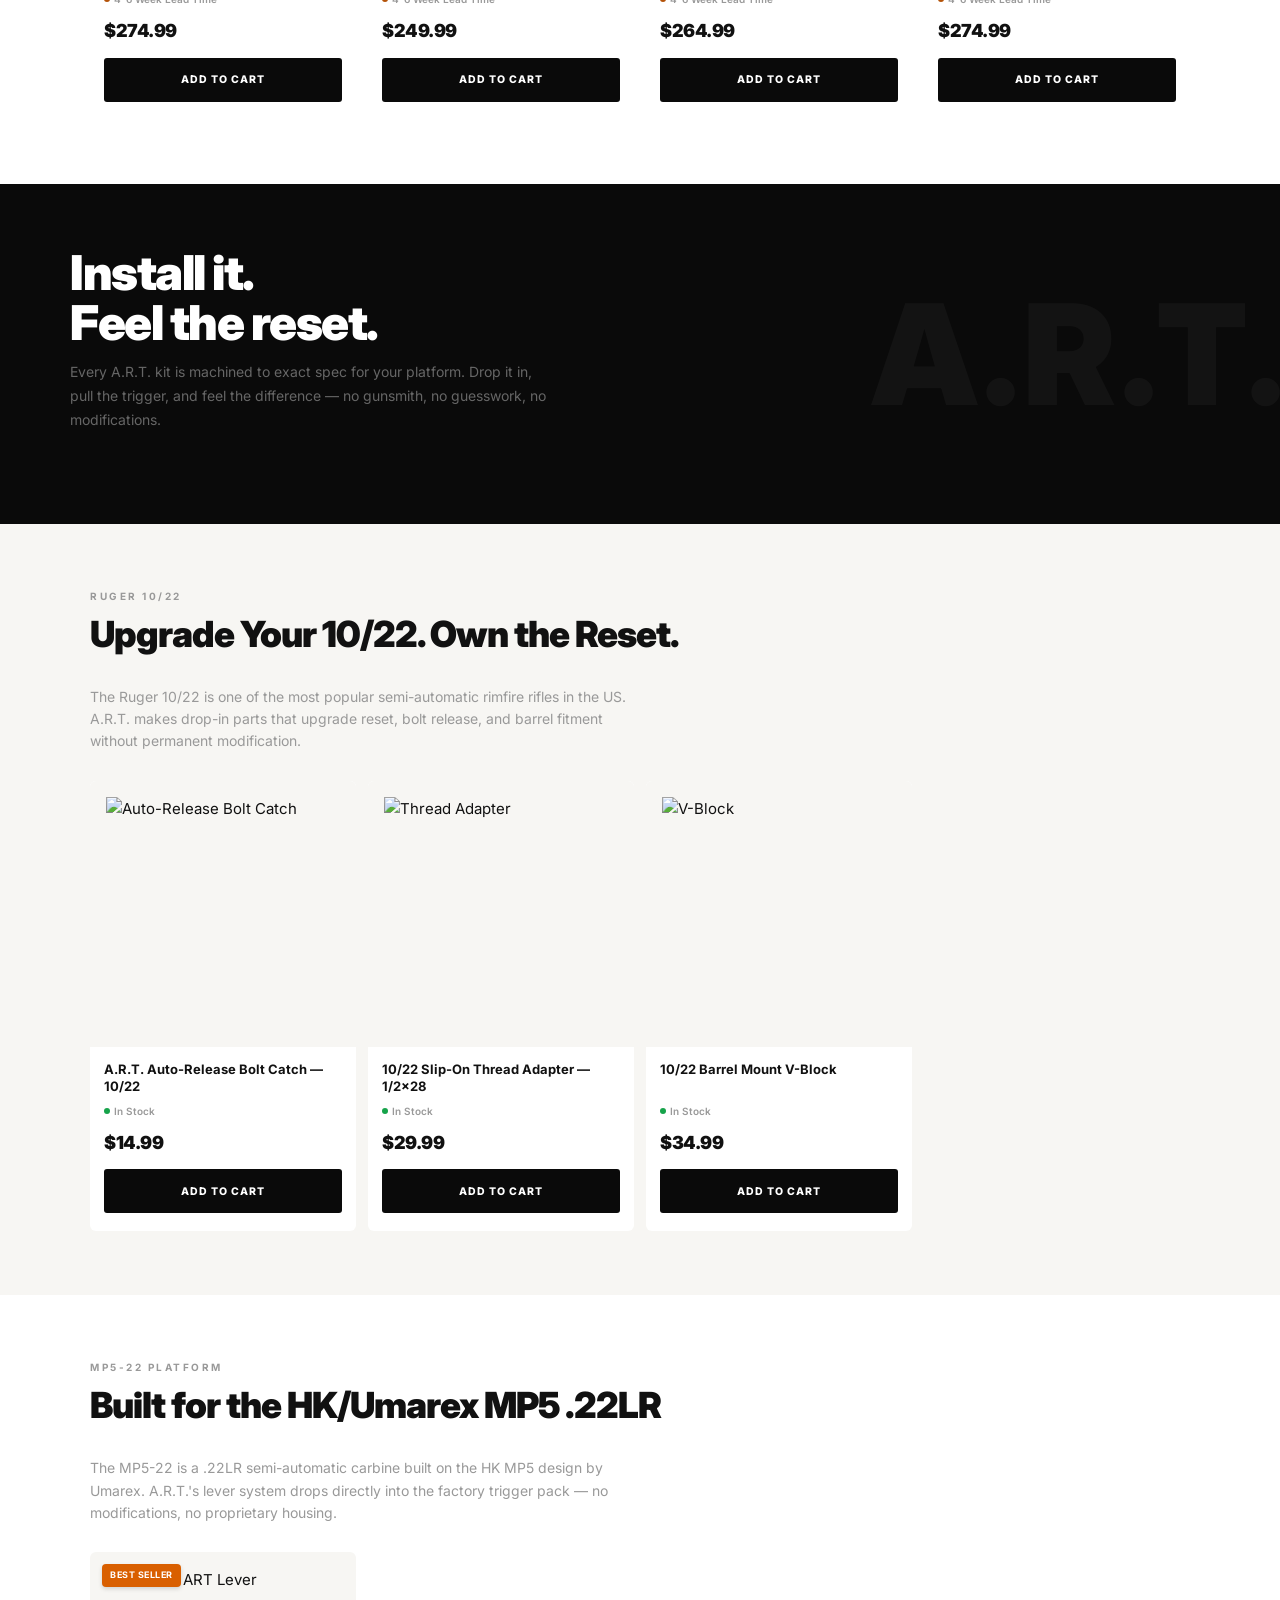
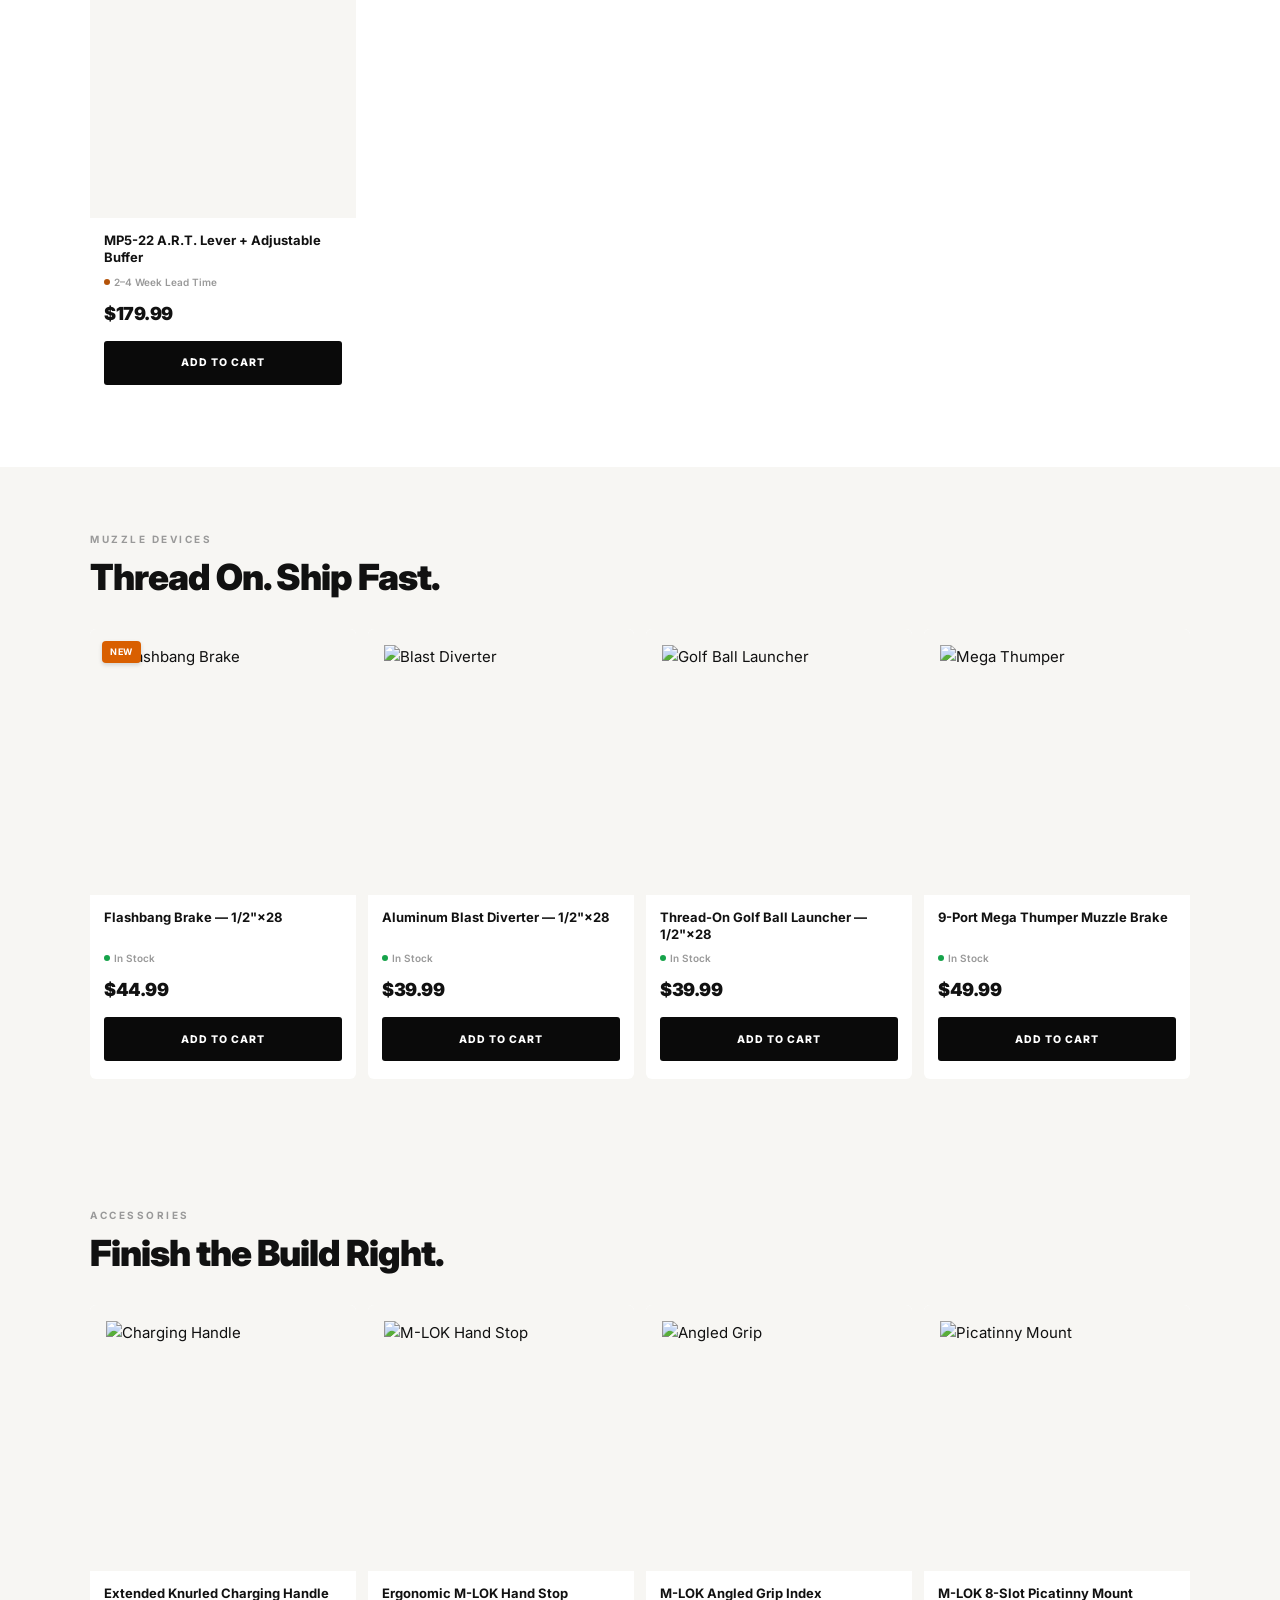
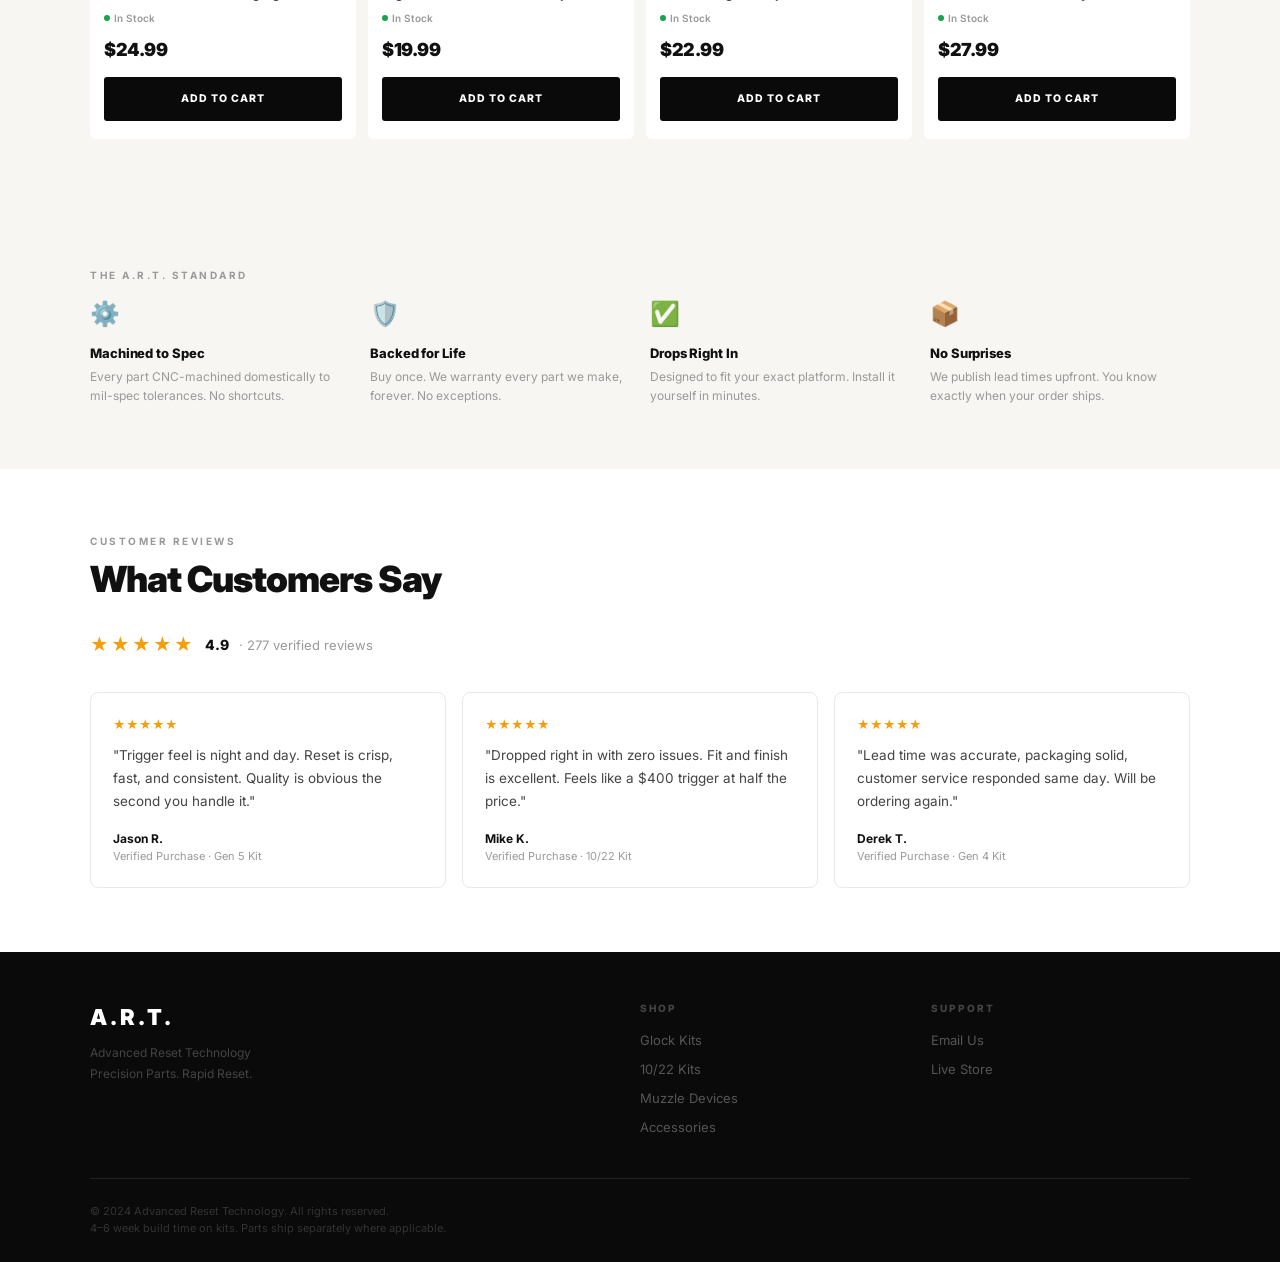
==== commit 4abbb949: "Fix Shop All button to use horizontal bar style - Revert to horizontal bar design for Shop All butto" ====
--- a/index.html
+++ b/index.html
@@ -72,11 +72,11 @@
     <div class="container">
       <p class="section-label">Find Your Fit</p>
       <h2 class="section-title">Choose Your Platform</h2>
-      <!-- Shop All - Prominent Top Button -->
-      <div class="shop-all-bar">
-        <a href="./shop.html" class="shop-all-btn">
-          <span class="shop-all-name">Shop All Products</span>
-          <span class="shop-all-desc">Browse Our Complete Collection →</span>
+      <!-- Shop All Bar -->
+      <div class="platform-bar platform-bar-top">
+        <a href="./shop.html" class="platform-btn platform-btn-all">
+          <span class="platform-name">Shop All</span>
+          <span class="platform-desc">Browse Every Product</span>
         </a>
       </div>
 
--- a/styles.css
+++ b/styles.css
@@ -323,51 +323,6 @@
   display: block;
 }
 
-/* ─── SHOP ALL BUTTON ──────────────────────────────────────── */
-.shop-all-bar {
-  max-width: 1140px;
-  margin: 0 auto 24px;
-  padding: 0 20px;
-}
-
-.shop-all-btn {
-  display: block;
-  width: 100%;
-  background: linear-gradient(135deg, var(--orange) 0%, #ff7a1a 100%);
-  color: var(--white);
-  border-radius: 16px;
-  padding: 24px 20px;
-  text-align: center;
-  transition: all .3s;
-  position: relative;
-  overflow: hidden;
-  box-shadow: 0 4px 16px rgba(217,95,0,0.25);
-}
-
-.shop-all-btn:hover {
-  transform: translateY(-3px);
-  box-shadow: 0 8px 24px rgba(217,95,0,0.35);
-}
-
-.shop-all-btn:active {
-  transform: translateY(-1px);
-}
-
-.shop-all-name {
-  font-size: 20px;
-  font-weight: 900;
-  display: block;
-  margin-bottom: 6px;
-  letter-spacing: -0.5px;
-}
-
-.shop-all-desc {
-  font-size: 13px;
-  font-weight: 600;
-  opacity: 0.9;
-  letter-spacing: 0.5px;
-}
-
 /* ─── PLATFORM BAR ─────────────────────────────────────────── */
 .platform-bar {
   display: flex;
@@ -376,6 +331,11 @@
   max-width: 1140px;
   margin: 0 auto;
   padding: 0 20px;
+}
+
+.platform-bar-top {
+  margin-bottom: 16px;
+  justify-content: center;
 }
 
 .platform-btn {
@@ -401,6 +361,18 @@
 .platform-btn:active {
   transform: translateY(0);
   opacity: 0.9;
+}
+
+.platform-btn-all {
+  background: var(--black);
+  border-color: var(--black);
+  min-width: 200px;
+}
+.platform-btn-all .platform-name { color: var(--white); }
+.platform-btn-all .platform-desc { color: #888; }
+.platform-btn-all:hover {
+  background: var(--orange);
+  border-color: var(--orange);
 }
 
 
@@ -751,12 +723,10 @@
   .hero-text h1 { font-size: clamp(24px,8vw,36px); }
   .trust-strip { overflow-x: auto; }
   .filter-btn { font-size: 11px; padding: 5px 12px; }
-  .shop-all-bar { padding: 0 16px; margin-bottom: 20px; }
-  .shop-all-btn { padding: 20px 16px; }
-  .shop-all-name { font-size: 18px; }
-  .shop-all-desc { font-size: 12px; }
   .platform-bar { padding: 0 16px; gap: 6px; }
+  .platform-bar-top { margin-bottom: 12px; }
   .platform-btn { min-width: 120px; padding: 14px 10px; }
+  .platform-btn-all { min-width: 160px; }
   .platform-name { font-size: 14px; }
   .platform-desc { font-size: 9px; }
 }
@@ -775,9 +745,8 @@
   .nav-desktop  { display: flex; }
   .hero-text { max-width: 480px; }
   .hero { padding: 80px 20px 88px; }
-  .shop-all-btn { padding: 28px 24px; }
-  .shop-all-name { font-size: 22px; }
   .platform-btn { min-width: 180px; padding: 22px 18px; }
+  .platform-btn-all { min-width: 220px; }
   .platform-name { font-size: 16px; }
 }
 
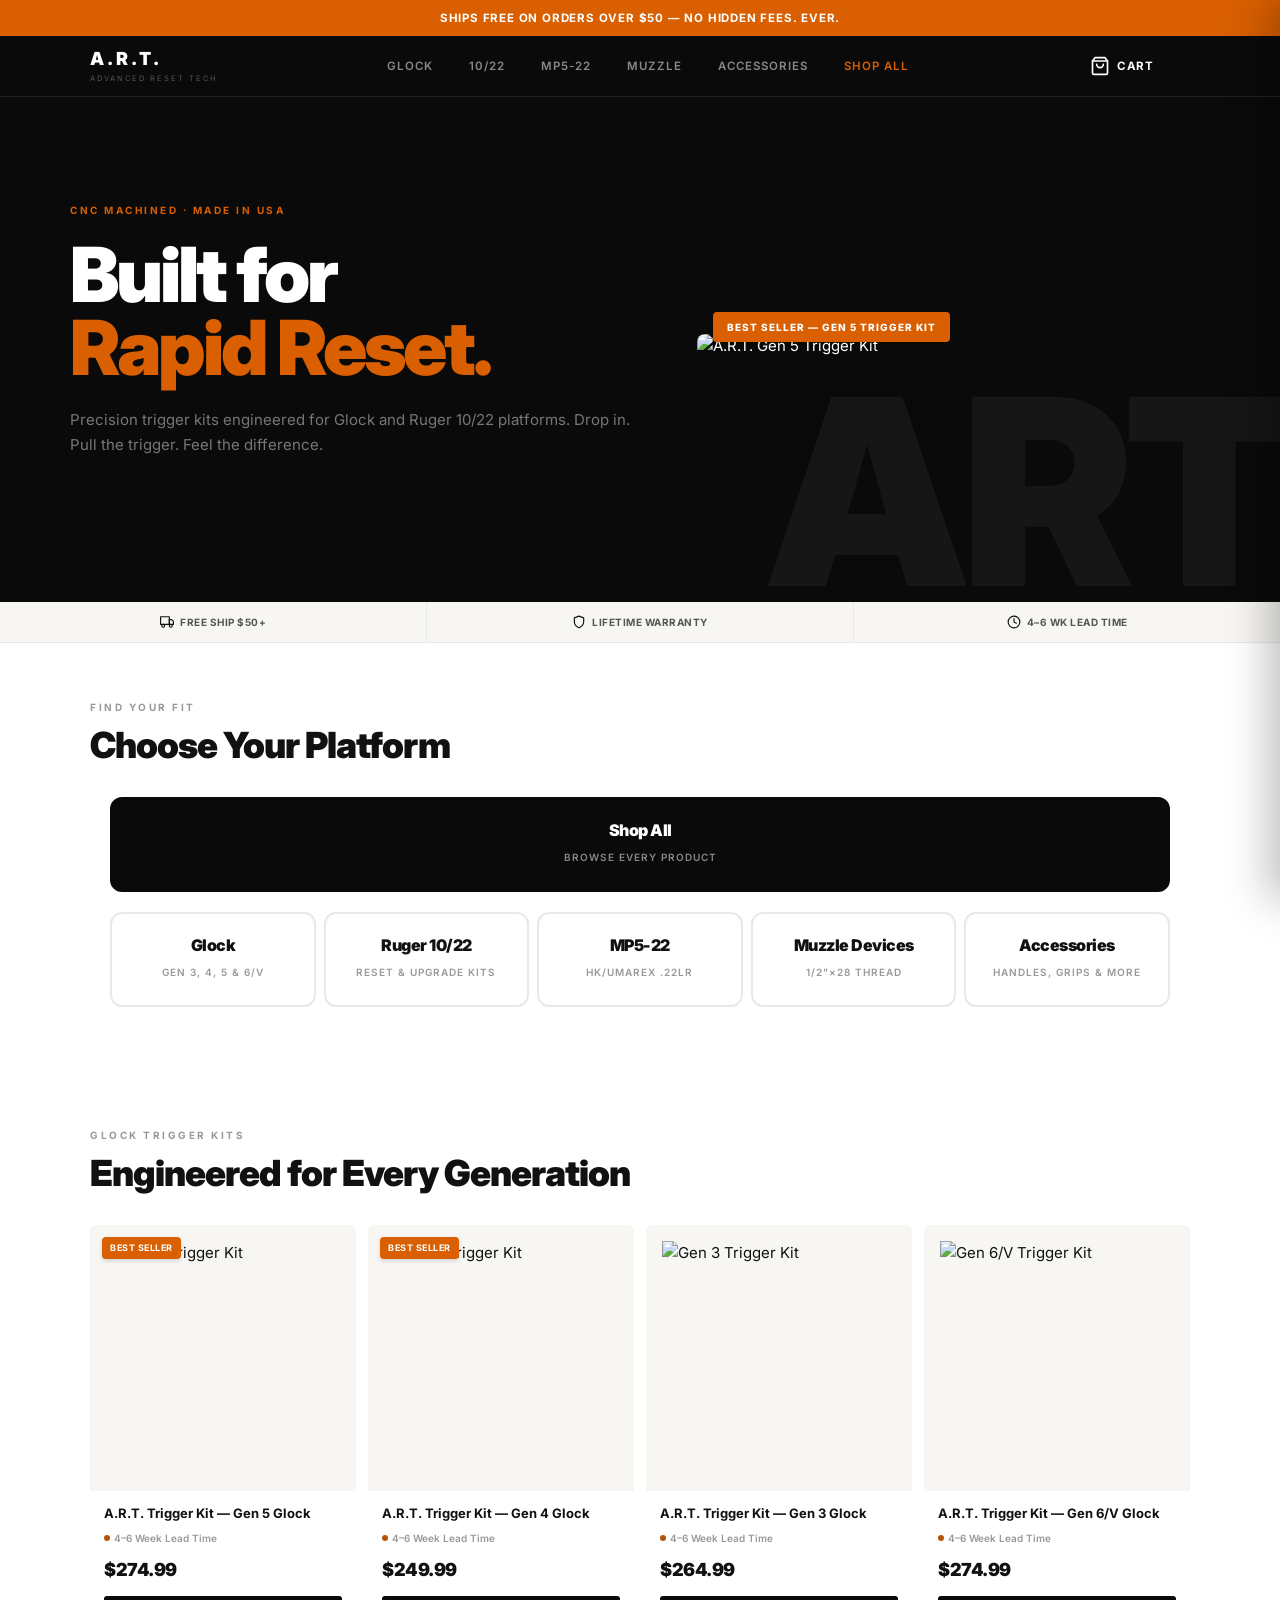
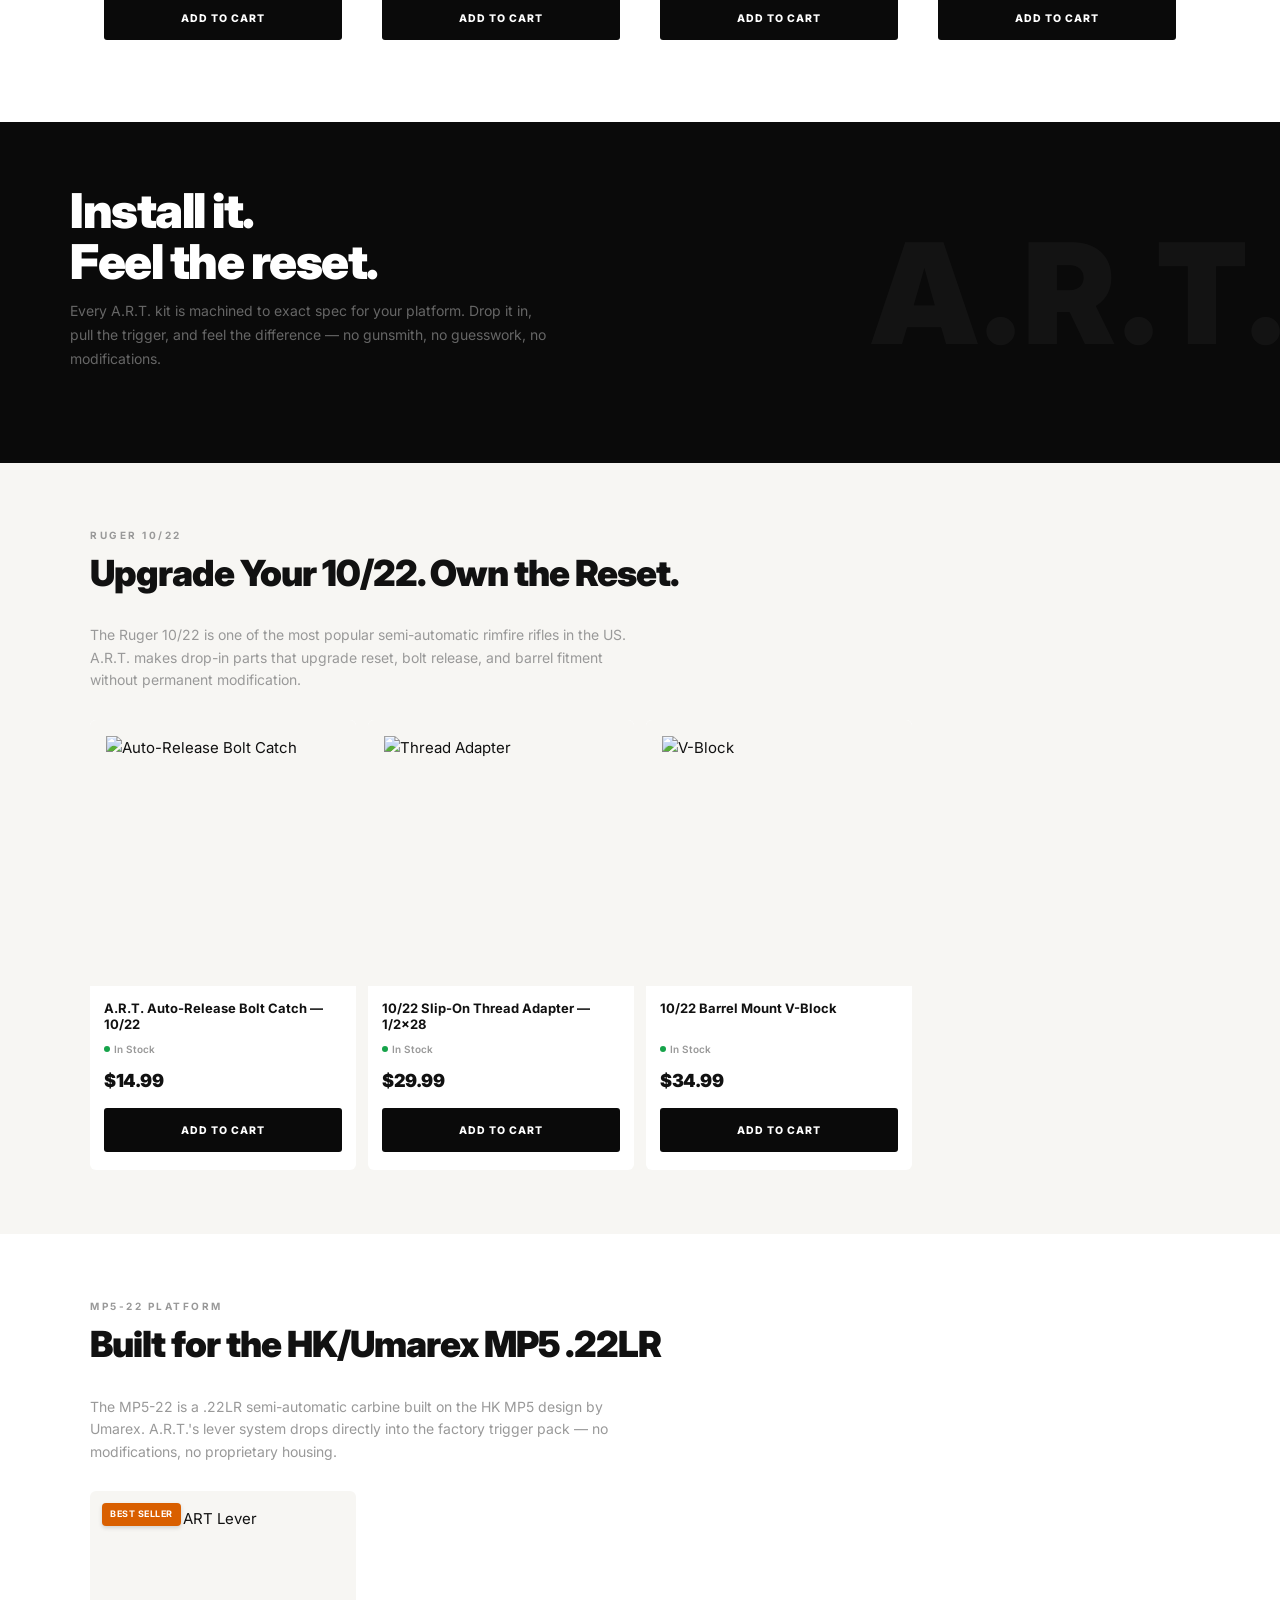
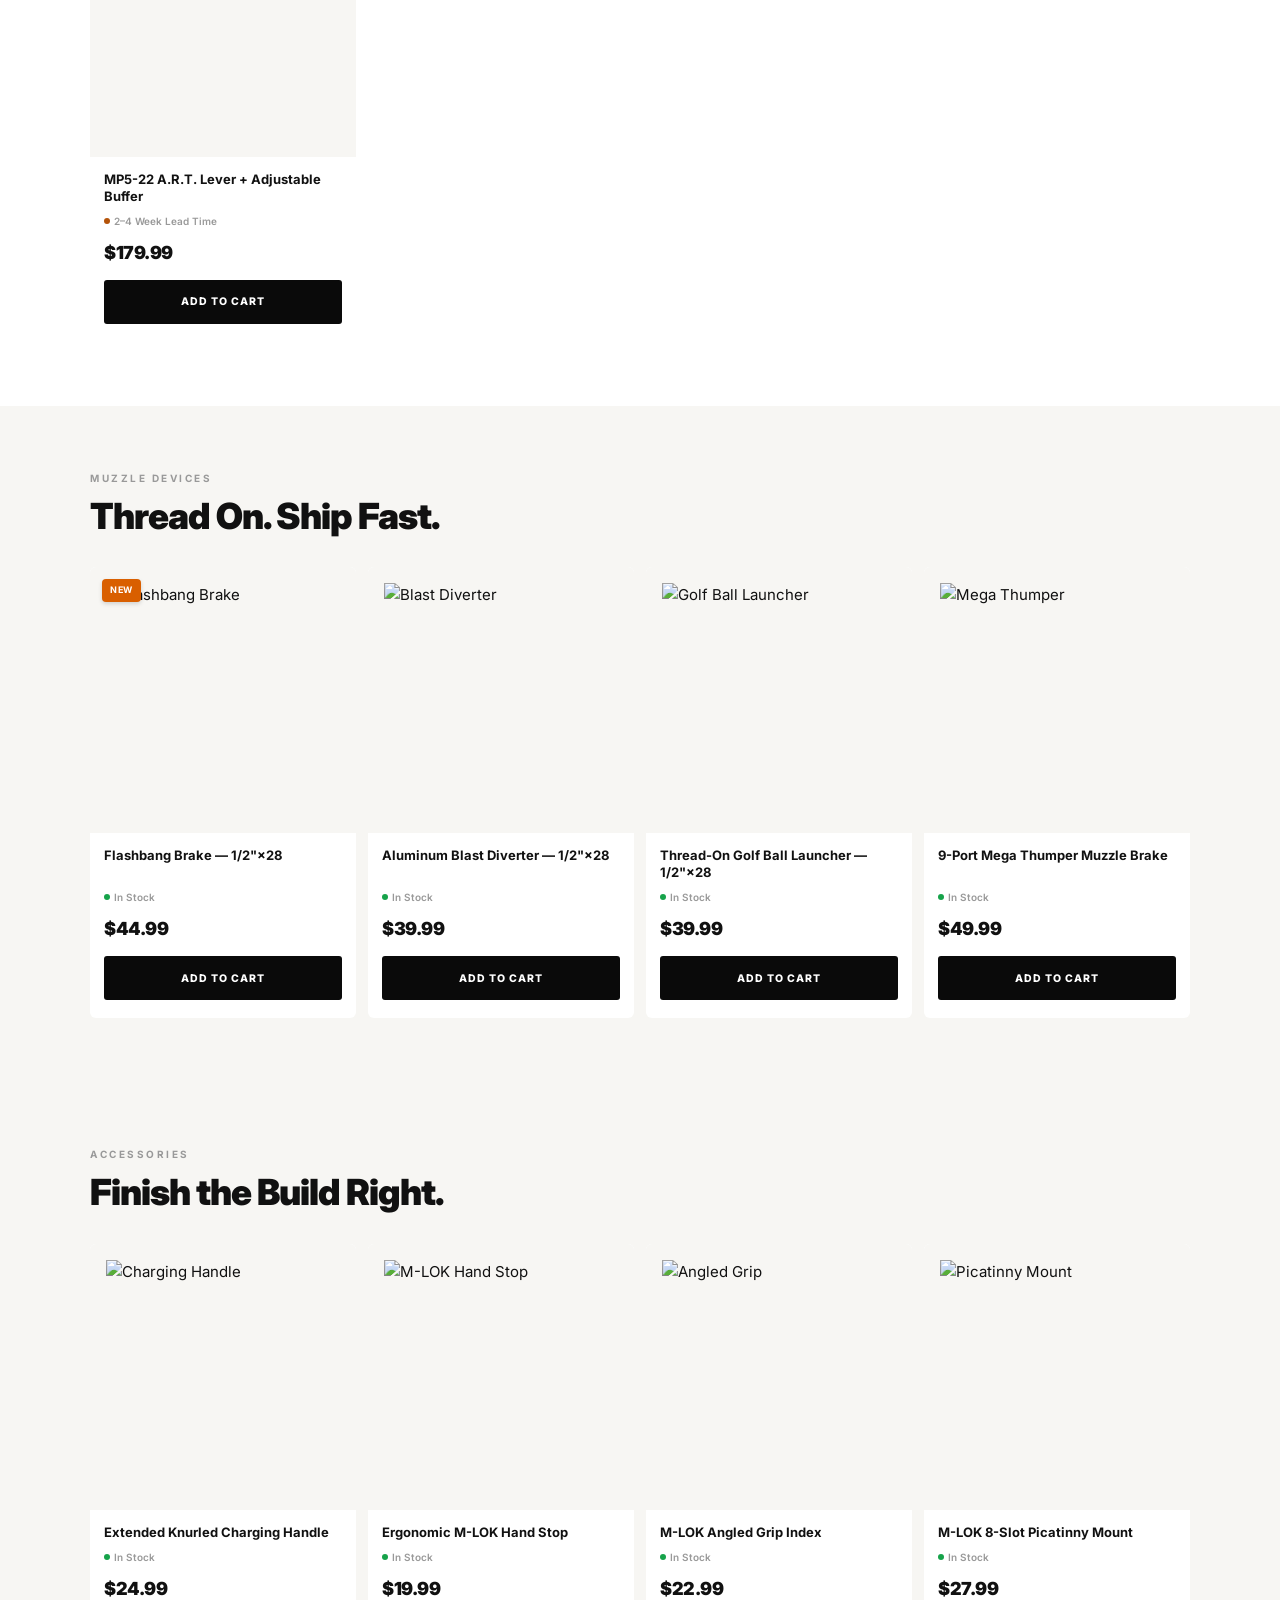
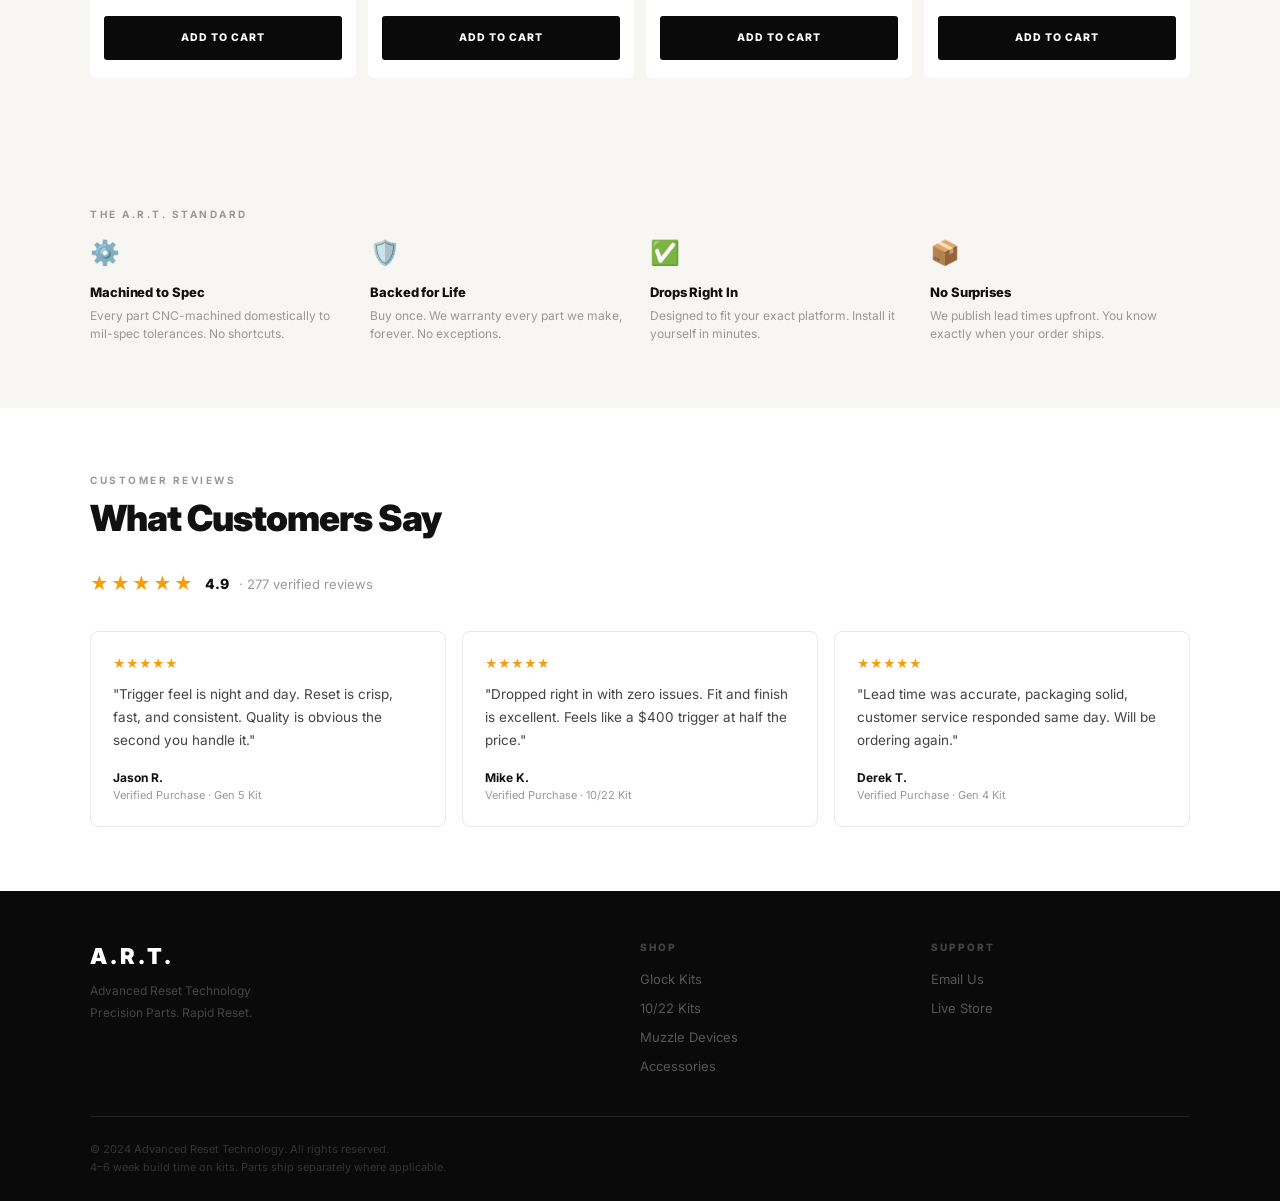
==== commit 71a41f21: "Remove redundant Shop All Products button from hero - Remove duplicate "Shop All Products" button fr" ====
--- a/index.html
+++ b/index.html
@@ -41,9 +41,6 @@
         <span class="hero-tag">CNC Machined · Made in USA</span>
         <h1>Built for<br/><em>Rapid Reset.</em></h1>
         <p class="hero-body">Precision trigger kits engineered for Glock and Ruger 10/22 platforms. Drop in. Pull the trigger. Feel the difference.</p>
-        <div class="hero-actions">
-          <a href="./shop.html" class="btn-white">Shop All Products</a>
-        </div>
       </div>
       <div class="hero-image">
         <img src="https://cdn11.bigcommerce.com/s-zjikhrk7dh/images/stencil/500x659/products/117/420/1__72492.1765690792.png?c=1" alt="A.R.T. Gen 5 Trigger Kit" loading="eager"/>
--- a/styles.css
+++ b/styles.css
@@ -275,7 +275,7 @@
 }
 
 /* ─── CATEGORIES ───────────────────────────────────────────── */
-.categories { padding: 64px 0; background: var(--white); }
+.categories { padding: 56px 0; background: var(--white); }
 
 .cat-grid {
   display: grid;
@@ -334,7 +334,7 @@
 }
 
 .platform-bar-top {
-  margin-bottom: 16px;
+  margin-bottom: 20px;
   justify-content: center;
 }
 
@@ -724,11 +724,25 @@
   .trust-strip { overflow-x: auto; }
   .filter-btn { font-size: 11px; padding: 5px 12px; }
   .platform-bar { padding: 0 16px; gap: 6px; }
-  .platform-bar-top { margin-bottom: 12px; }
+  .platform-bar-top { margin-bottom: 20px; }
   .platform-btn { min-width: 120px; padding: 14px 10px; }
-  .platform-btn-all { min-width: 160px; }
+  .platform-btn-all {
+    min-width: calc(100% - 32px);
+    max-width: 280px;
+    width: 100%;
+    flex: none;
+  }
   .platform-name { font-size: 14px; }
   .platform-desc { font-size: 9px; }
+}
+
+/* Mobile fixes for platform bars */
+@media (max-width: 480px) {
+  .platform-bar-top .platform-btn-all {
+    width: 100%;
+    min-width: unset;
+    flex: 1;
+  }
 }
 
 @media (min-width: 600px) {
